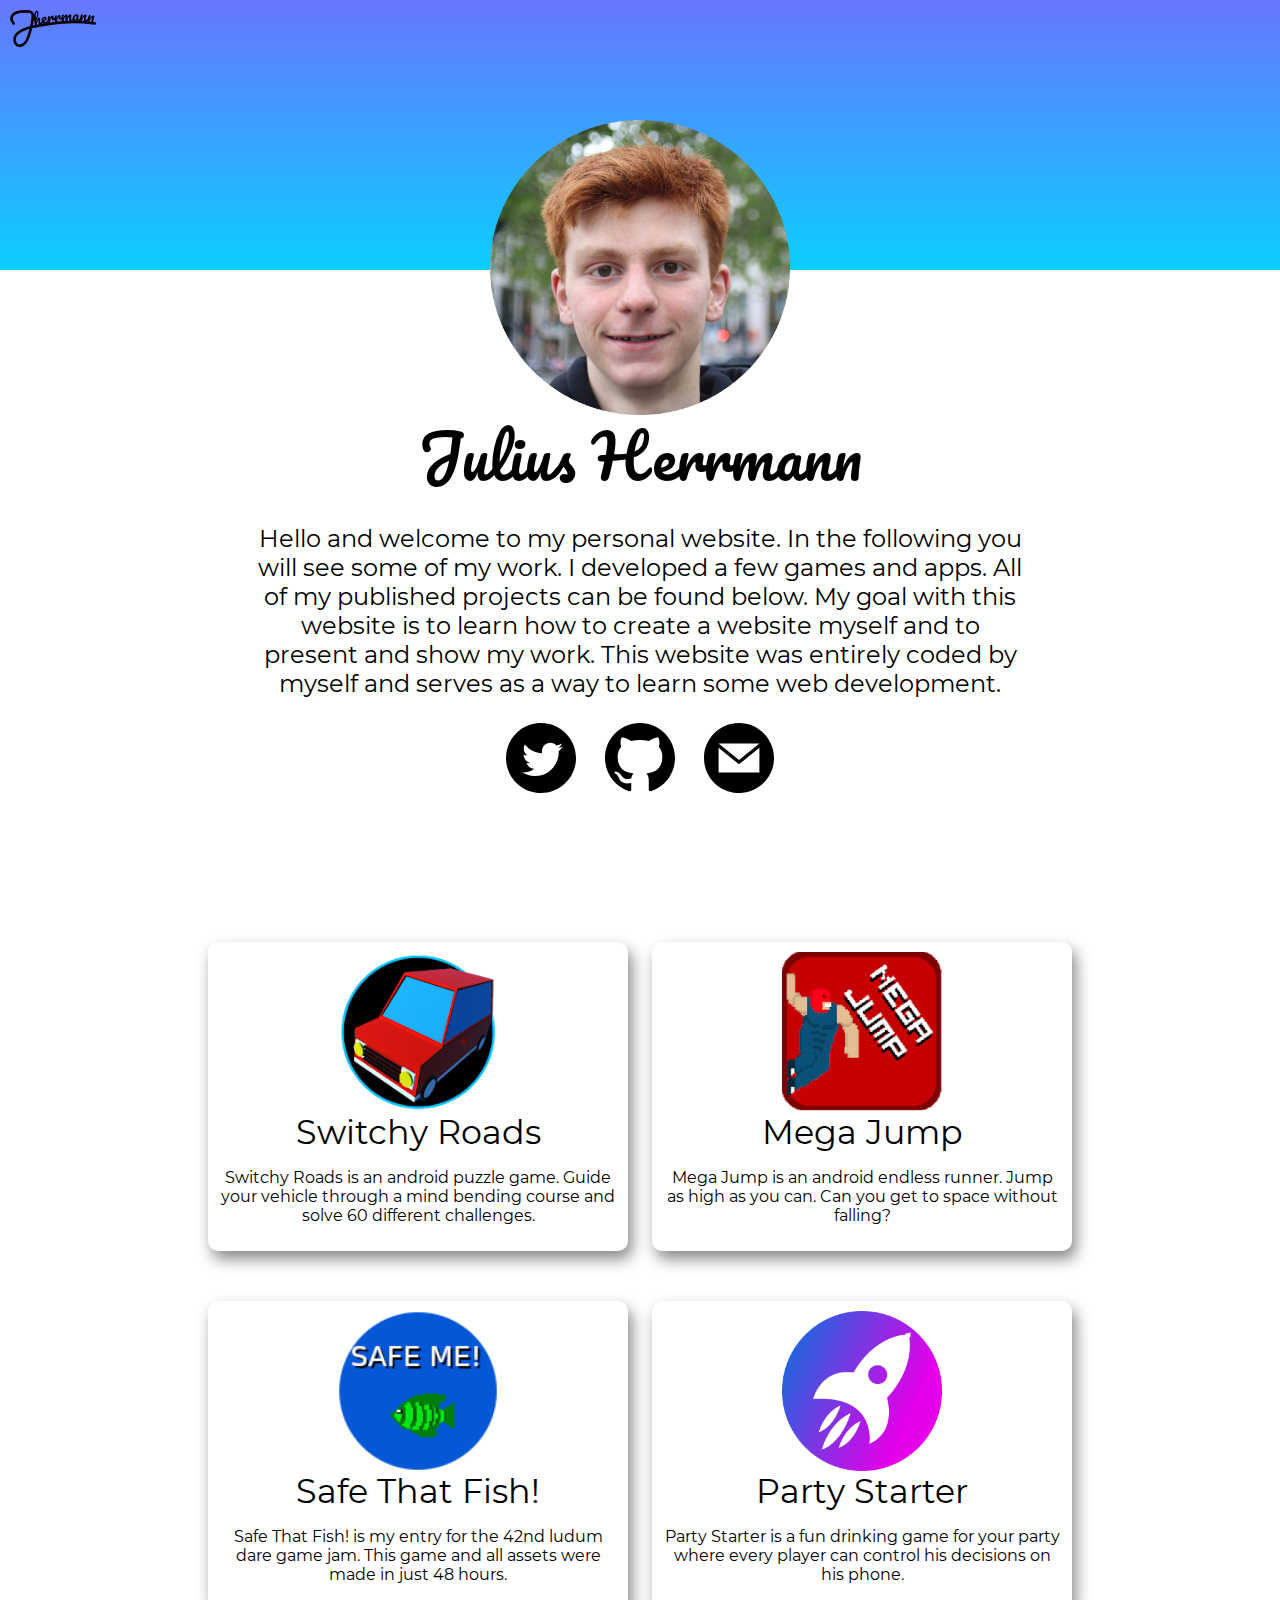
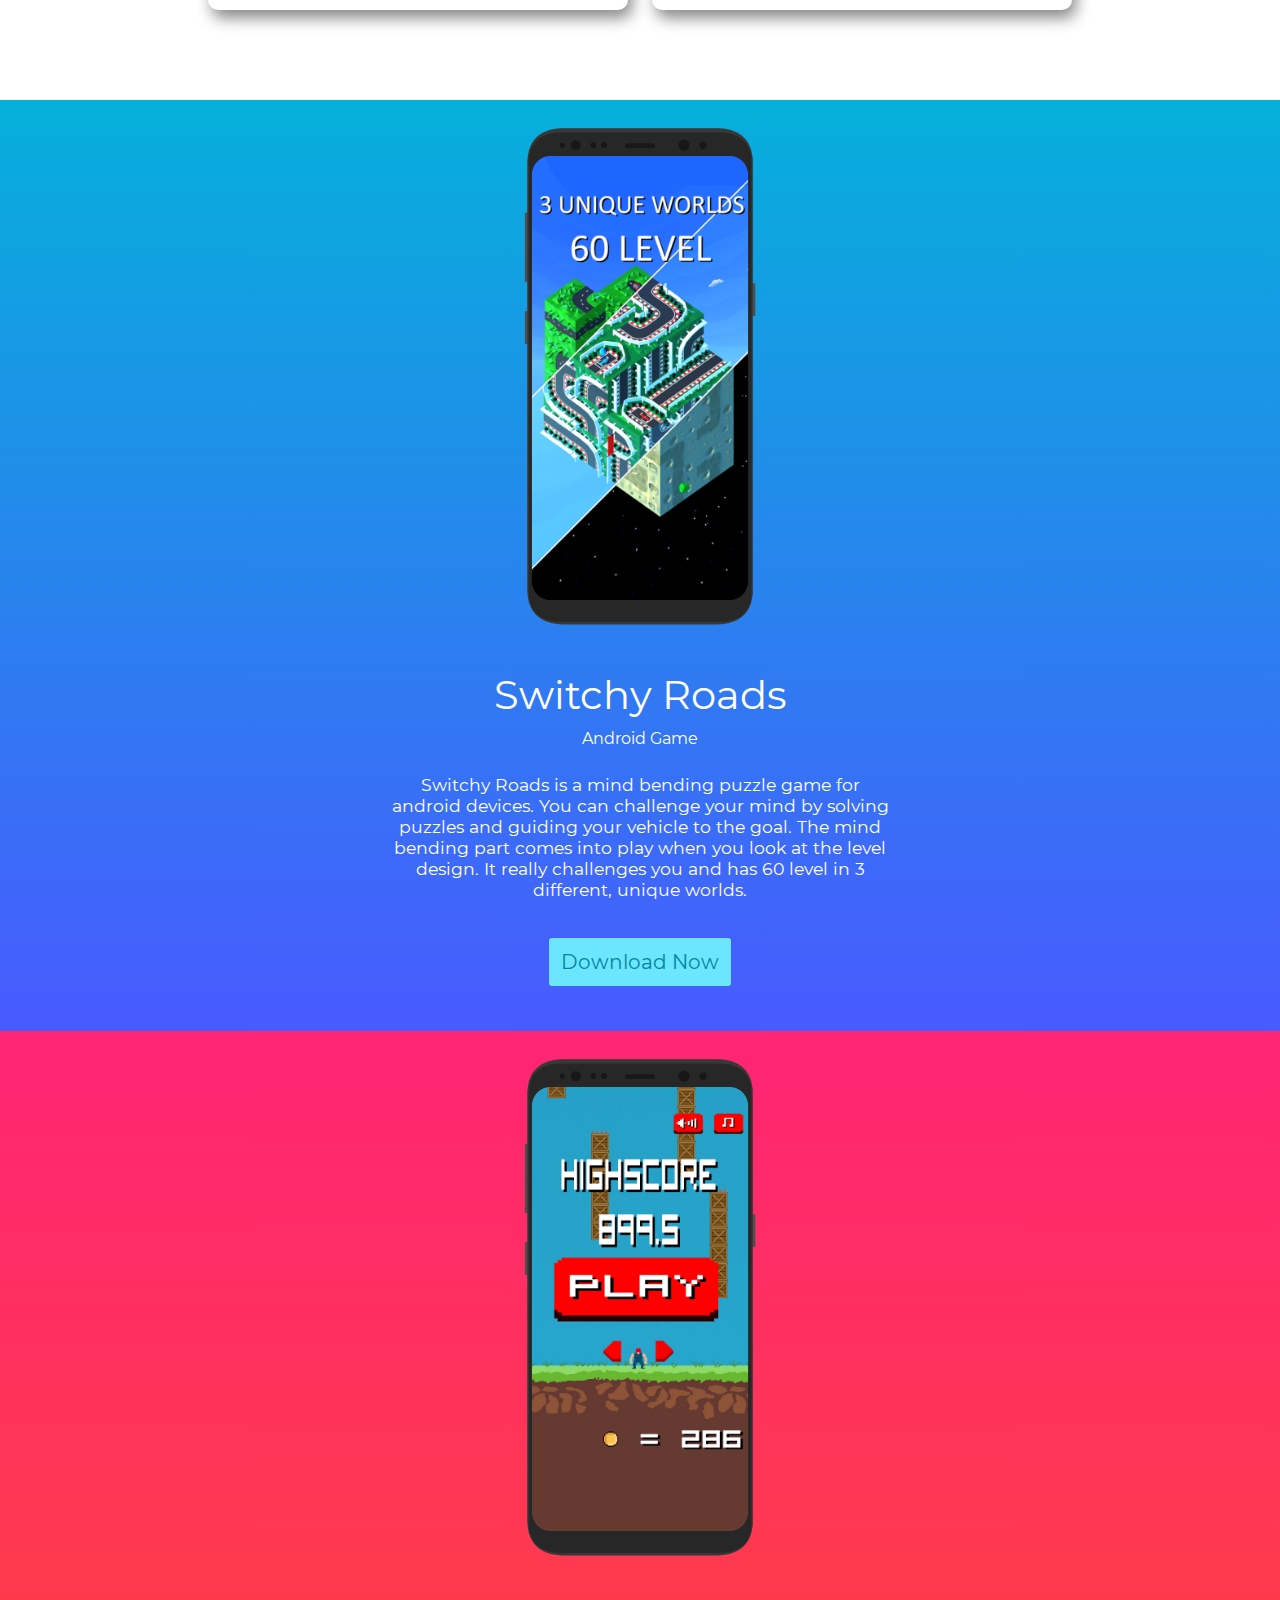
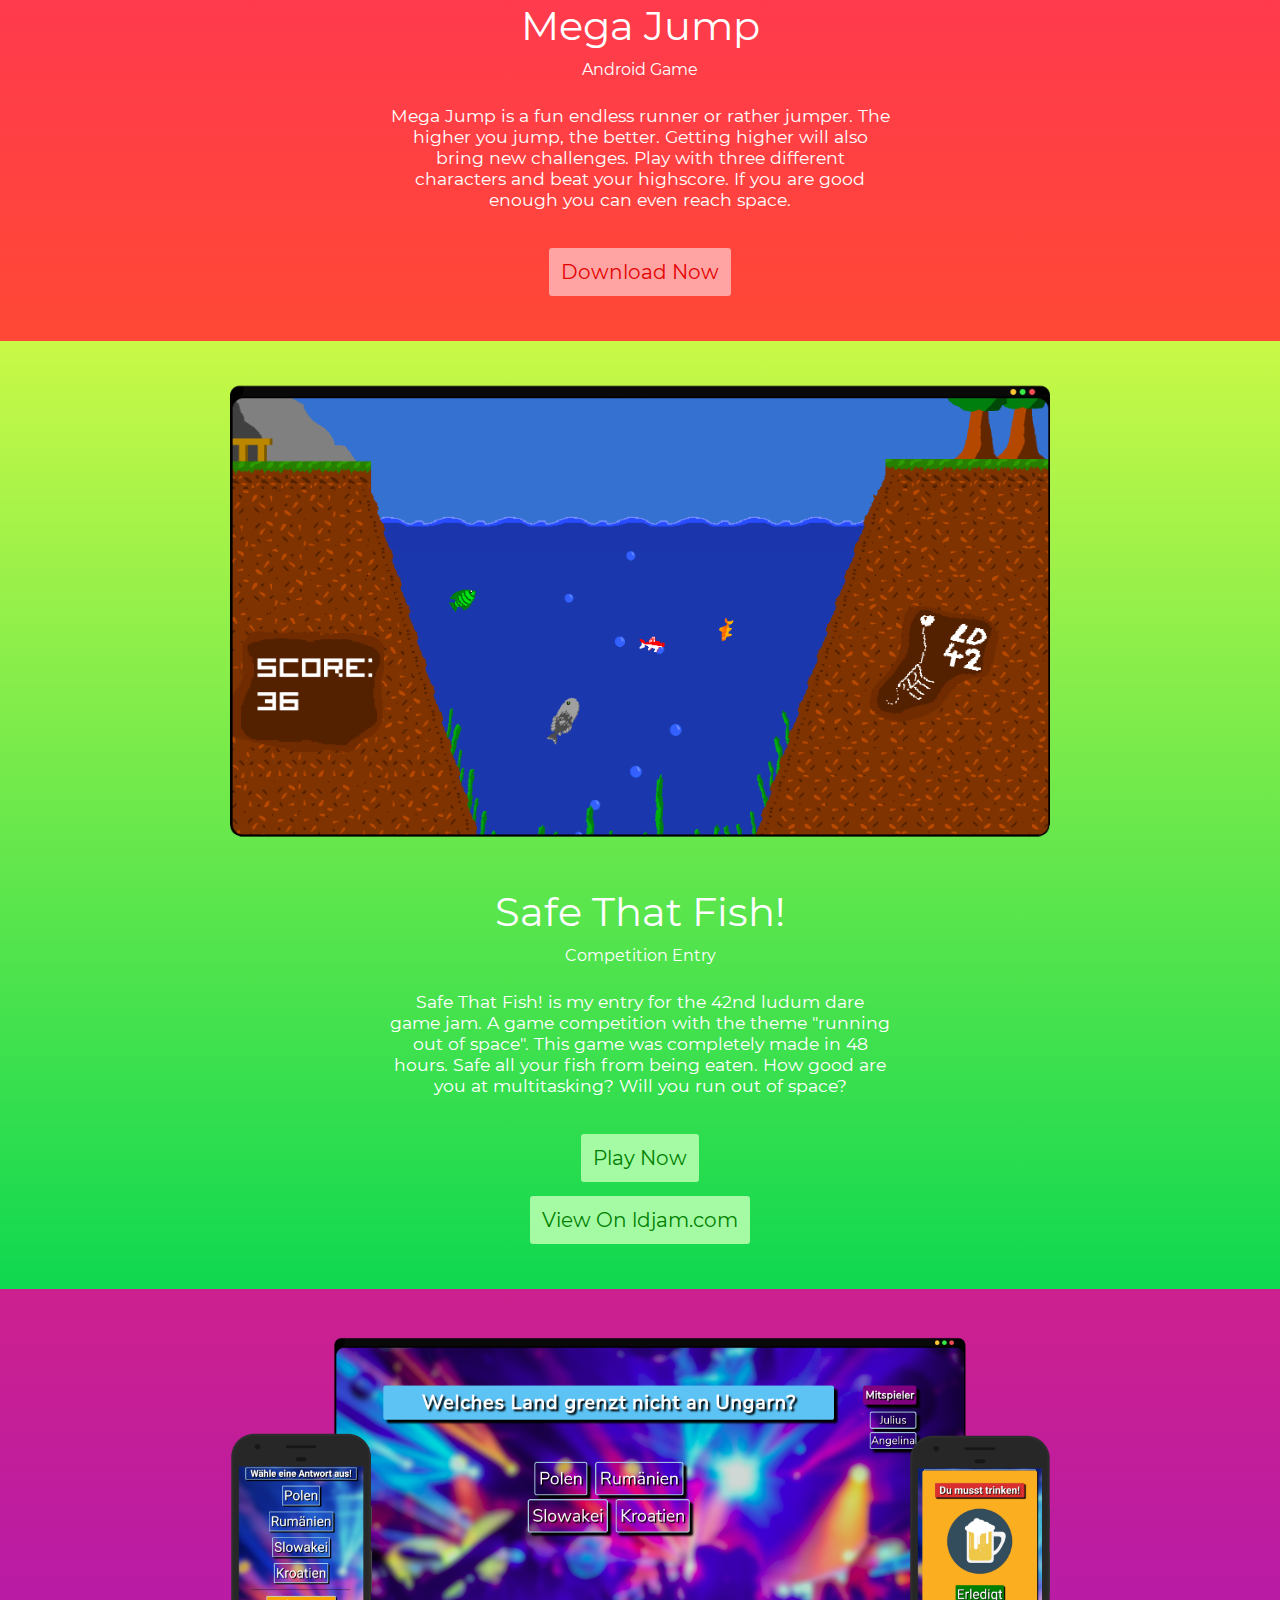
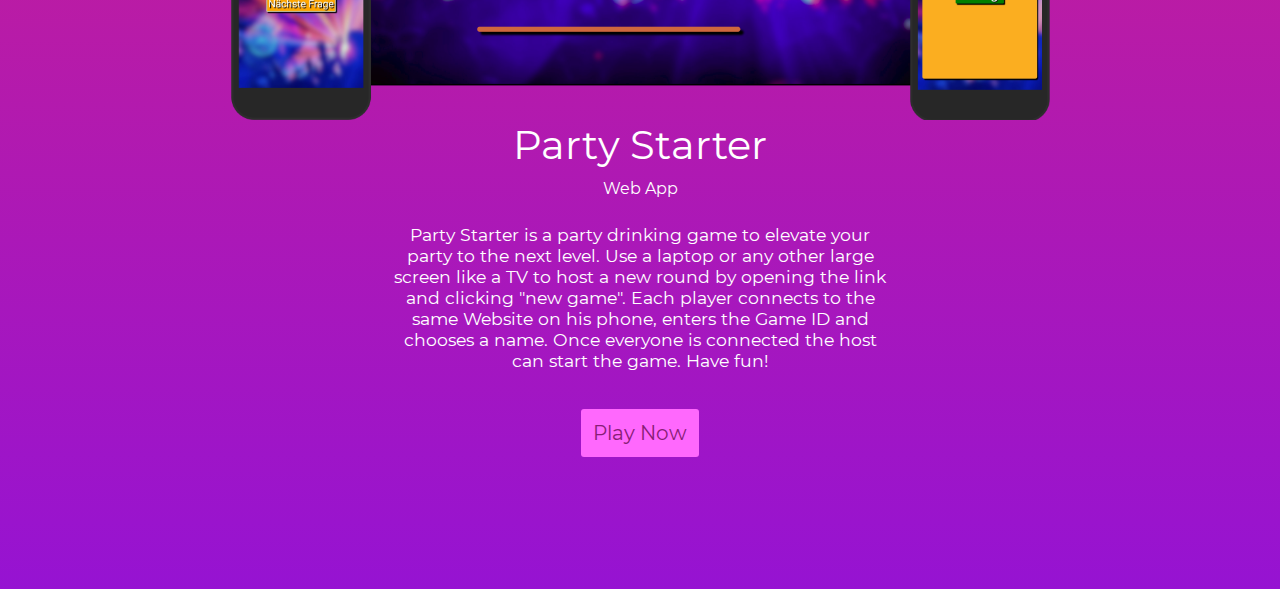
==== index.html @ 78c9002f "update html and css" ====
<!DOCTYPE html>
<html>
<head>
    <title>Julius Herrmann</title>
    <meta charset="UTF-8">
    <meta name="viewport" content="width=device-width, initial-scale=1.0">
    <link rel="stylesheet" type="text/css" href="indexPage.css">
    <link rel="shortcut icon" href="images/favicon.ico" type="image/x-icon">
    <link rel="icon" href="images/favicon.ico" type="image/x-icon">
</head>

<body>
        <a href="#planeContainer" id="scrollBtn" title="Go to top"><img id="imageScroll" src="images/arrowUp.svg"></a>
        <div style="position: absolute; left: 10px; top: 10px; z-index: 1000;">
            <img src="images/logo.svg">
        </div>
        <div id="planeContainer" xmlns="http://www.w3.org/2000/svg">
            <img id="plane" src="images/paper-plane.svg">
        </div>
        <div style="position: absolute; left: 50%; top: 30vh">
            <div style="position: relative; left: -50%; margin-top: -50%">
                <img class="profilePic" src="images/profilePicture.png">                
            </div>
        </div>
        <br/>
        <br/>
        <div class="textBlock">
            <div id="name">
                Julius Herrmann
                <div id="underline"></div>
            </div>
            <p1>Hello and welcome to my personal website. In the following you will see some of my work.
                I developed a few games and apps. All of my published projects can be found below.
                My goal with this website is to learn how to create a website myself and to present and
                show my work. This website was entirely coded by myself and serves as a way to learn some
                web development.
            </p1>
        </div>
        
        <div id="socialMediaContainer">
            <a title="Twitter" href="https://twitter.com/julius_herrmann" target="_blank" style="text-decoration: none">
                <svg id="twitter" xmlns="http://www.w3.org/2000/svg" class="socialMediaButton hoverAnimationWeak" viewBox="0 0 24 24"><path d="M12 0c-6.627 0-12 5.373-12 12s5.373 12 12 12 12-5.373 12-12-5.373-12-12-12zm6.066 9.645c.183 4.04-2.83 8.544-8.164 8.544-1.622 0-3.131-.476-4.402-1.291 1.524.18 3.045-.244 4.252-1.189-1.256-.023-2.317-.854-2.684-1.995.451.086.895.061 1.298-.049-1.381-.278-2.335-1.522-2.304-2.853.388.215.83.344 1.301.359-1.279-.855-1.641-2.544-.889-3.835 1.416 1.738 3.533 2.881 5.92 3.001-.419-1.796.944-3.527 2.799-3.527.825 0 1.572.349 2.096.907.654-.128 1.27-.368 1.824-.697-.215.671-.67 1.233-1.263 1.589.581-.07 1.135-.224 1.649-.453-.384.578-.87 1.084-1.433 1.489z"/></svg>
            </a>
            <a title="Github" href="https://github.com/JuliusHerrmann" target="_blank" style="text-decoration: none">
                <svg id="github" xmlns="http://www.w3.org/2000/svg" class="socialMediaButton hoverAnimationWeak" viewBox="0 0 24 24"><path d="M12 0c-6.626 0-12 5.373-12 12 0 5.302 3.438 9.8 8.207 11.387.599.111.793-.261.793-.577v-2.234c-3.338.726-4.033-1.416-4.033-1.416-.546-1.387-1.333-1.756-1.333-1.756-1.089-.745.083-.729.083-.729 1.205.084 1.839 1.237 1.839 1.237 1.07 1.834 2.807 1.304 3.492.997.107-.775.418-1.305.762-1.604-2.665-.305-5.467-1.334-5.467-5.931 0-1.311.469-2.381 1.236-3.221-.124-.303-.535-1.524.117-3.176 0 0 1.008-.322 3.301 1.23.957-.266 1.983-.399 3.003-.404 1.02.005 2.047.138 3.006.404 2.291-1.552 3.297-1.23 3.297-1.23.653 1.653.242 2.874.118 3.176.77.84 1.235 1.911 1.235 3.221 0 4.609-2.807 5.624-5.479 5.921.43.372.823 1.102.823 2.222v3.293c0 .319.192.694.801.576 4.765-1.589 8.199-6.086 8.199-11.386 0-6.627-5.373-12-12-12z"/></svg>
            </a>
            <a title="E-Mail" href="mailto:herrmann.julius@pm.me" target="_blank" style="text-decoration: none">
                <svg id="email" xmlns="http://www.w3.org/2000/svg" class="socialMediaButton hoverAnimationWeak" viewBox="0 0 24 24"><path d="M12 .02c-6.627 0-12 5.373-12 12s5.373 12 12 12 12-5.373 12-12-5.373-12-12-12zm6.99 6.98l-6.99 5.666-6.991-5.666h13.981zm.01 10h-14v-8.505l7 5.673 7-5.672v8.504z"/></svg>
            </a>
        </div>

        <div class="appBoxes">
            <a id="appBox" href="#sectionSwitchyRoads">
                <img class="appIcon" src="images/switchyRoadsLogo.png">
                <p class="appTitle">Switchy Roads</p>
                <p>Switchy Roads is an android puzzle game. Guide your vehicle through a mind bending course and solve 60 different challenges.</p>
            </a>
            <a id="appBox" href="#sectionMegaJump">
                <img class="appIcon" src="images/megaJumpIcon.png">
                <p class="appTitle">Mega Jump</p>
                <p>Mega Jump is an android endless runner. Jump as high as you can. Can you get to space without falling?</p>
            </a>
            <a id="appBox" href="#sectionSafeThatFish">
                <img class="appIcon" src="images/SafeThatFishIcon.png">
                <p class="appTitle">Safe That Fish!</p>
                <p>Safe That Fish! is my entry for the 42nd ludum dare game jam. This game and all assets were made in just 48 hours.</p>
            </a>
            <a id="appBox" href="#sectionPartyStarter">
                <img class="appIcon" src="images/partyStarterIcon.png">
                <p class="appTitle">Party Starter</p>
                <p>Party Starter is a fun drinking game for your party where every player can control his decisions on his phone.</p>
            </a>
        </div>

        <div id="sectionSwitchyRoads" class="projectShowcase">
            <div id="phoneScreen">
                <img id="screen1" src="images/screenSwitchyRoads1.jpg">
                <img id="screen2" src="images/screenSwitchyRoads2.jpg">
                <img id="screen3" src="images/screenSwitchyRoads3.png">
                <img id="phoneEmpty" src="images/phone_empty.png">
            </div>
            <h class="showcaseTitle">Switchy Roads</h>
            <p class="showcaseCategory">Android Game</p>
            <p class="showcaseDescription">Switchy Roads is a mind bending puzzle game for android devices. You can challenge your mind by solving puzzles and
                guiding your vehicle to the goal. The mind bending part comes into play when you look at the level design. It really challenges you and has 60 level
                in 3 different, unique worlds.
            </p>
            <a id="linkSwitchyRoads" class="showcaseButtonLink" href="https://play.google.com/store/apps/details?id=com.JukeGames.SwitchyRoads" target="_blank">
                <btn id="buttonSwitchyRoads" class="showcaseButton">Download Now</btn>
            </a>
            <br/><br/><br/>
        </div>
        <div id="sectionMegaJump" class="projectShowcase">
            <div id="phoneScreen">
                <img id="screen1" src="images/screenMegaJump1.jpg">
                <img id="screen2" src="images/screenMegaJump2.jpg">
                <img id="screen3" src="images/screenMegaJump3.jpg">
                <img id="phoneEmpty" src="images/phone_empty.png">
            </div>
            <h class="showcaseTitle">Mega Jump</h>
            <p class="showcaseCategory">Android Game</p>
            <p class="showcaseDescription">Mega Jump is a fun endless runner or rather jumper. The higher you jump, the better. Getting higher will also bring new
                challenges. Play with three different characters and beat your highscore. If you are good enough you can even reach space.
            </p>
            <a id="linkMegaJump" class="showcaseButtonLink" href="https://play.google.com/store/apps/details?id=com.JukeGames.MegaJump" target="_blank">
                <btn id="buttonMegaJump" class="showcaseButton">Download Now</btn>
            </a>
            <br/><br/><br/>
        </div>
        <div id="sectionSafeThatFish" class="projectShowcase">
            <img class="windowScreen" src="images/SafeThatFishScreen.png">
            <h class="showcaseTitle">Safe That Fish!</h>
            <p class="showcaseCategory">Competition Entry</p>
            <p class="showcaseDescription">Safe That Fish! is my entry for the 42nd ludum dare game jam. A game competition with the theme "running out of space". This game
                was completely made in 48 hours. Safe all your fish from being eaten. How good are you at multitasking? Will you run out of space?
            </p>
            <a id="linkSafeThatFish" class="showcaseButtonLink" href="https://jukegames.itch.io/safe-that-fish" target="_blank">
                <btn id="buttonSafeThatFish" class="showcaseButton">Play Now</btn>
            </a>
            <br/>
            <br/>
            <a id="linkSafeThatFish" class="showcaseButtonLink" href="https://ldjam.com/events/ludum-dare/42/save-that-fish" target="_blank">
                <btn id="buttonSafeThatFish" class="showcaseButton">View On ldjam.com</btn>
            </a>
            <br/><br/><br/>
        </div>
        <div id="sectionPartyStarter" class="projectShowcase">
            <img class="windowScreen" src="images/PartyStarterScreen.png">
            <h class="showcaseTitle">Party Starter</h>
            <p class="showcaseCategory">Web App</p>
            <p class="showcaseDescription">Party Starter is a party drinking game to elevate your party to the next level. Use a laptop or any other large screen like a TV to host
                a new round by opening the link and clicking "new game". Each player connects to the same Website on his phone, enters the Game ID and chooses a name. Once everyone is
                connected the host can start the game. Have fun!
            </p>
            <a id="linkPartyStarter" class="showcaseButtonLink" href="https://partystartergame.herokuapp.com/" target="_blank">
                <btn id="buttonPartyStarter" class="showcaseButton">Play Now</btn>
            </a>
            <br/><br/><br/>
        </div>

    <script src="res/TimelineMax.min.js"></script>
    <script src="res/BezierPlugin.min.js"></script>
    <script src="res/TweenMax.min.js"></script>
    <script src="scrollToTop.js"></script>
    <script src="res/animatePlane.js"></script>
    <script src="res/jquery.min.js"></script>
    <script>
    $(document).ready(function(){
      // Add smooth scrolling to all links
      $("a").on('click', function(event) {
    
        // Make sure this.hash has a value before overriding default behavior
        if (this.hash !== "") {
          // Prevent default anchor click behavior
          event.preventDefault();
    
          // Store hash
          var hash = this.hash;
    
          // Using jQuery's animate() method to add smooth page scroll
          // The optional number (800) specifies the number of milliseconds it takes to scroll to the specified area
          $('html, body').animate({
            scrollTop: $(hash).offset().top
          }, 800, function(){
    
            // Add hash (#) to URL when done scrolling (default click behavior)
            window.location.hash = hash;
          });
        } // End if
      });
    });
    </script> 
</body>
</html>
---- indexPage.css ----
/*body{
    margin: 0;
    font-style: normal;
    font-weight: 400;
    font-family: 'Noto Sans', sans-serif;
}*/

@font-face {
    font-family: 'Montserrat'; /*a name to be used later*/
    src: url('res/Montserrat-Regular.ttf'); /*URL to font*/
    font-display: auto;
}

@font-face {
    font-family: 'Pacifico'; /*a name to be used later*/
    src: url('res/Pacifico-Regular.ttf'); /*URL to font*/
    font-display: auto;
}


*:focus {
    outline: 0 !important;
}


html{
    overflow-x: hidden;
    scrollbar-width: thin;
    scrollbar-color: black;
}

body{
    margin: 0;
    font-family: 'Montserrat', sans-serif;
    font-weight: 400;
    overflow-x: hidden !important;
}

.hoverAnimation{
    transition: transform 0.3s;
    -webkit-transition: transform 0.3s;
}

.hoverAnimation:hover{
    transform: translate(0,-20px);
}

.hoverAnimationWeak{
    transition: transform 0.3s,
                fill 0.3s;
    -webkit-transition: transform 0.3s,
                        fill 0.3s;
}

.hoverAnimationWeak:hover{
    transform: translate(0,-10px);
}

#scrollBtn {
    opacity: 0;
    position: fixed; /* Fixed/sticky position */
    bottom: 15px; /* Place the button at the bottom of the page */
    right: 20px; /* Place the button 30px from the right */
    z-index: 99; /* Make sure it does not overlap */
    border: none; /* Remove borders */
    outline: none; /* Remove outline */
    cursor: pointer; /* Add a mouse pointer on hover */
    transition: opacity 0.5s;
}

#imageScroll{
    height: 5vh;
    width: 5vh;
    border-radius: 25%;
    background-color: black;
    opacity: 0.5;
}

#planeContainer{
    background-image: linear-gradient(to top, #0bceff 0%, #6776ff 100%);
    height: 30vh;
    width: 100vw;
    position: relative;
    overflow: hidden;
}

#plane{
    max-height: 50px;
    height: 10%;
    position: absolute;
    top: 30%;
    left: -17%;
}

.topBarImage {
    position: absolute;
    width: 100%;
    padding: 0px;
    margin: 0;
    border: 0;
}

.profilePic{
    position: relative;
    display: block;
    margin: auto;
    width: 35vw;

    max-width: 300px;
}

#name{
    font-family: 'Pacifico', cursive;
    color: black;
    font-size: 60px;
    text-align: center;
    line-height: 80px;
    padding-top: 9%;
    padding-bottom: 3%;
}

#underline{
    margin: 0 auto;
    margin-left: 21%;
    height: 5px;
    width: 0%;
    background-image: linear-gradient(to right, #5ee7df 0%, #0099ff 100%);
    transition: width 0.45s;
}

#name:hover div {
    width: 58.7%;
}

.textBlock { 
    text-align: center;
    max-width: 770px;
    margin: auto;
    padding-left: 5%;
    padding-right: 5%;
    padding-top: 3%;
    font-size: 18pt;
}

div svg{
    fill: black;
}

#socialMediaContainer{
    display: block;
    text-align: center;
    padding: 1%;
}

.socialMediaButton{
    width: 70px;
    height: 70px;
    margin: 1%;
}

#twitter:hover{
    fill: #1da1f2;   
}

#github:hover{
    fill: gray;   
}

#email:hover{
    fill: #ff4835;   
}

.appBoxes{
    max-width: 1350px;
    display: block;
    margin: auto;
    overflow: visible;
    margin-top: 80px;
    margin-bottom: 80px;
    text-align: center;
}

.appIcon{
    width: 40%;
    display: block;
    margin-left: auto;
    margin-right: auto;
}

.appTitle{
    font-size: 25pt;
    text-align: center;
    margin: 0;
}

#appBox{
    font-weight: 500;
    max-width: 400px;
    display: inline-block;
    margin: auto;
    margin: 10px;
    margin-top: 40px;
    padding: 10px;
    box-shadow: 4px 8px 15px #888888;
    border-radius: 10px;
    text-decoration: none;
    color: black;
    background-color: white;
    transition: transform 0.3s,
                box-shadow 0.3s;
    -webkit-transition: transform 0.3s,
                        box-shadow 0.3s;
}

#appBox:hover{
    transform: translate(0,-20px);
    box-shadow: 5px 15px 25px #888888;
}

#background{
    position: absolute;
    display: block;
    margin: auto;
    padding-top: 100px;
    z-index: -1;
}

.projectShowcase{
    text-align: center;
    overflow: hidden;
    min-height: 100vh;
}

.phoneImage{
    max-width: 320px;
    display: block;
    margin: auto;
    z-index: 1000;
}

#phoneScreen{
    height: 520px;
    margin-top: 50px;
}

#phoneEmpty{
    position: absolute;
    max-width: 320px;
    margin-left: -270px;
    margin-top: -60px;
}

#screen1{
    width: 220px;
    position: relative;
}

#screen2{
    width: 220px;
    position: absolute;
    margin-left: -220px;
    animation-name: fade;
    animation-timing-function: ease-in-out;
    animation-iteration-count: infinite;
    animation-duration: 9s;
    animation-delay: 0s;
}
#screen3{
    width: 220px;
    position: absolute;
    margin-left: -220px;
    animation-name: fade;
    animation-timing-function: ease-in-out;
    animation-iteration-count: infinite;
    animation-duration: 9s;
    animation-delay: 3s;
}

@keyframes fade {
0% {
    opacity:1;
    }
    28% {
    opacity:1;
    }
    33% {
    opacity:0;
    }
    94% {
    opacity:0;
    }
    100% {
    opacity:1;
    }
}

.showcaseTitle{
    font-size: 30pt;
}

.showcaseCategory{
    font-weight: 500;
    margin-top: 10px;
    padding-bottom: 30px;
}

.showcaseDescription{
    font-weight: 500;
    font-size: 13pt;
    max-width: 500px;
    margin: auto;
    padding-left: 5%;
    padding-right: 5%;
    margin-top: -20px;
    margin-bottom: 50px;
}

.showcaseButtonLink{
    text-decoration: none;
    display: block;
}

.showcaseButton{
    margin: auto;
    /*box-shadow: 5px 10px 18px #000000;*/
    padding: 12px;
    border-radius: 3px;
    font-size: 15pt;
}

#sectionSwitchyRoads{
    background-image: linear-gradient(to bottom, #05b0db 0%, #495aff 100%);
    margin-top: 50px;
    color: white;
}

#linkSwitchyRoads{
    color: #0086a3;
}

#buttonSwitchyRoads{
    background-color: #6CE5FF;
}

#sectionMegaJump{
    background-image: linear-gradient(to top, #ff4835 0%, #ff2475 100%);
    color: white;
}


#linkMegaJump{
    color: #e40000;
}


#buttonMegaJump{
    background-color: #ffa3a3;
}

#sectionSafeThatFish{
    background-image: linear-gradient(to top, #0fd850 0%, #c9f947 100%);
    color: white;
}


#linkSafeThatFish{
    color: green;
}


#buttonSafeThatFish{
    background-color: #a4fba4;
}

#sectionPartyStarter{
    background-image: linear-gradient(to bottom, #cc208e 0%, #9613d2 100%);
    color: white;
}

#linkPartyStarter{
    color: #881e76;
}

#buttonPartyStarter{
    background-color: #ff68fd;
}

.windowScreen{
    max-width: 820px;
    width: 90%;
    display: block;
    margin: auto;
}
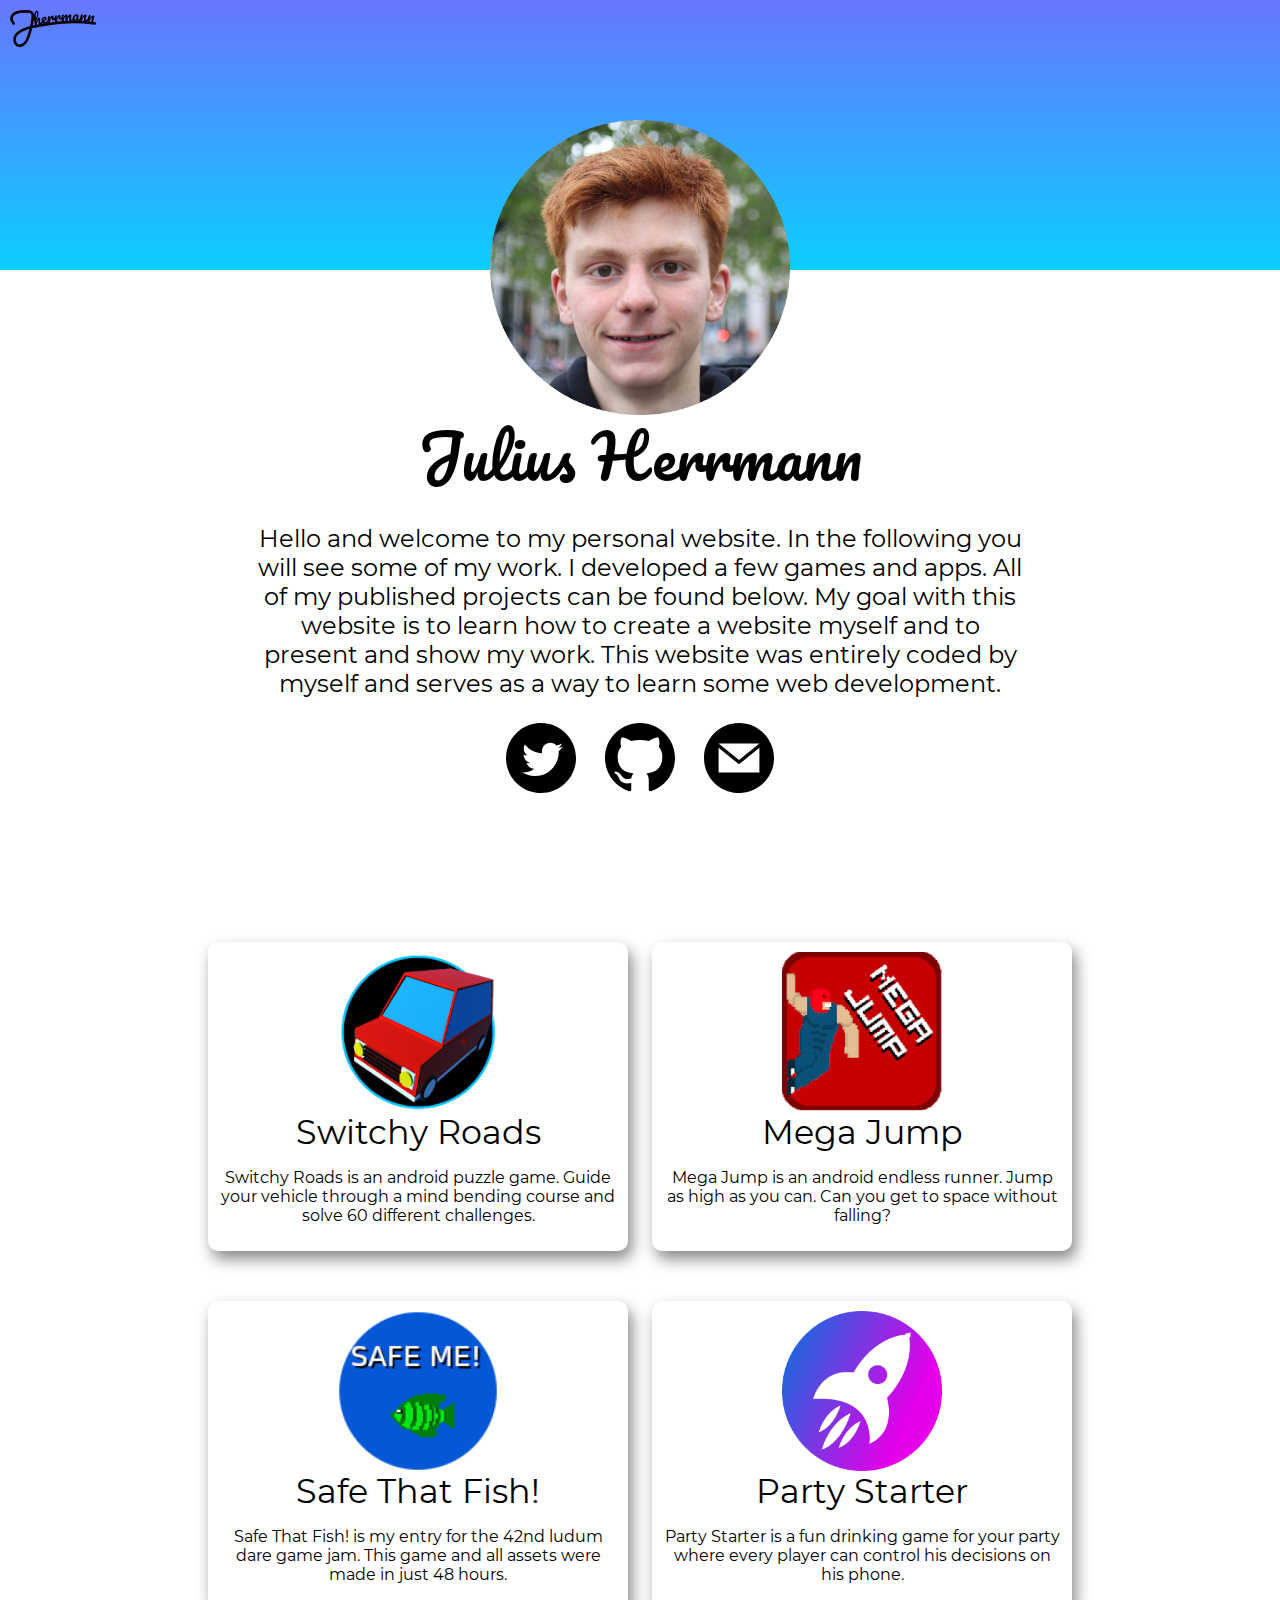
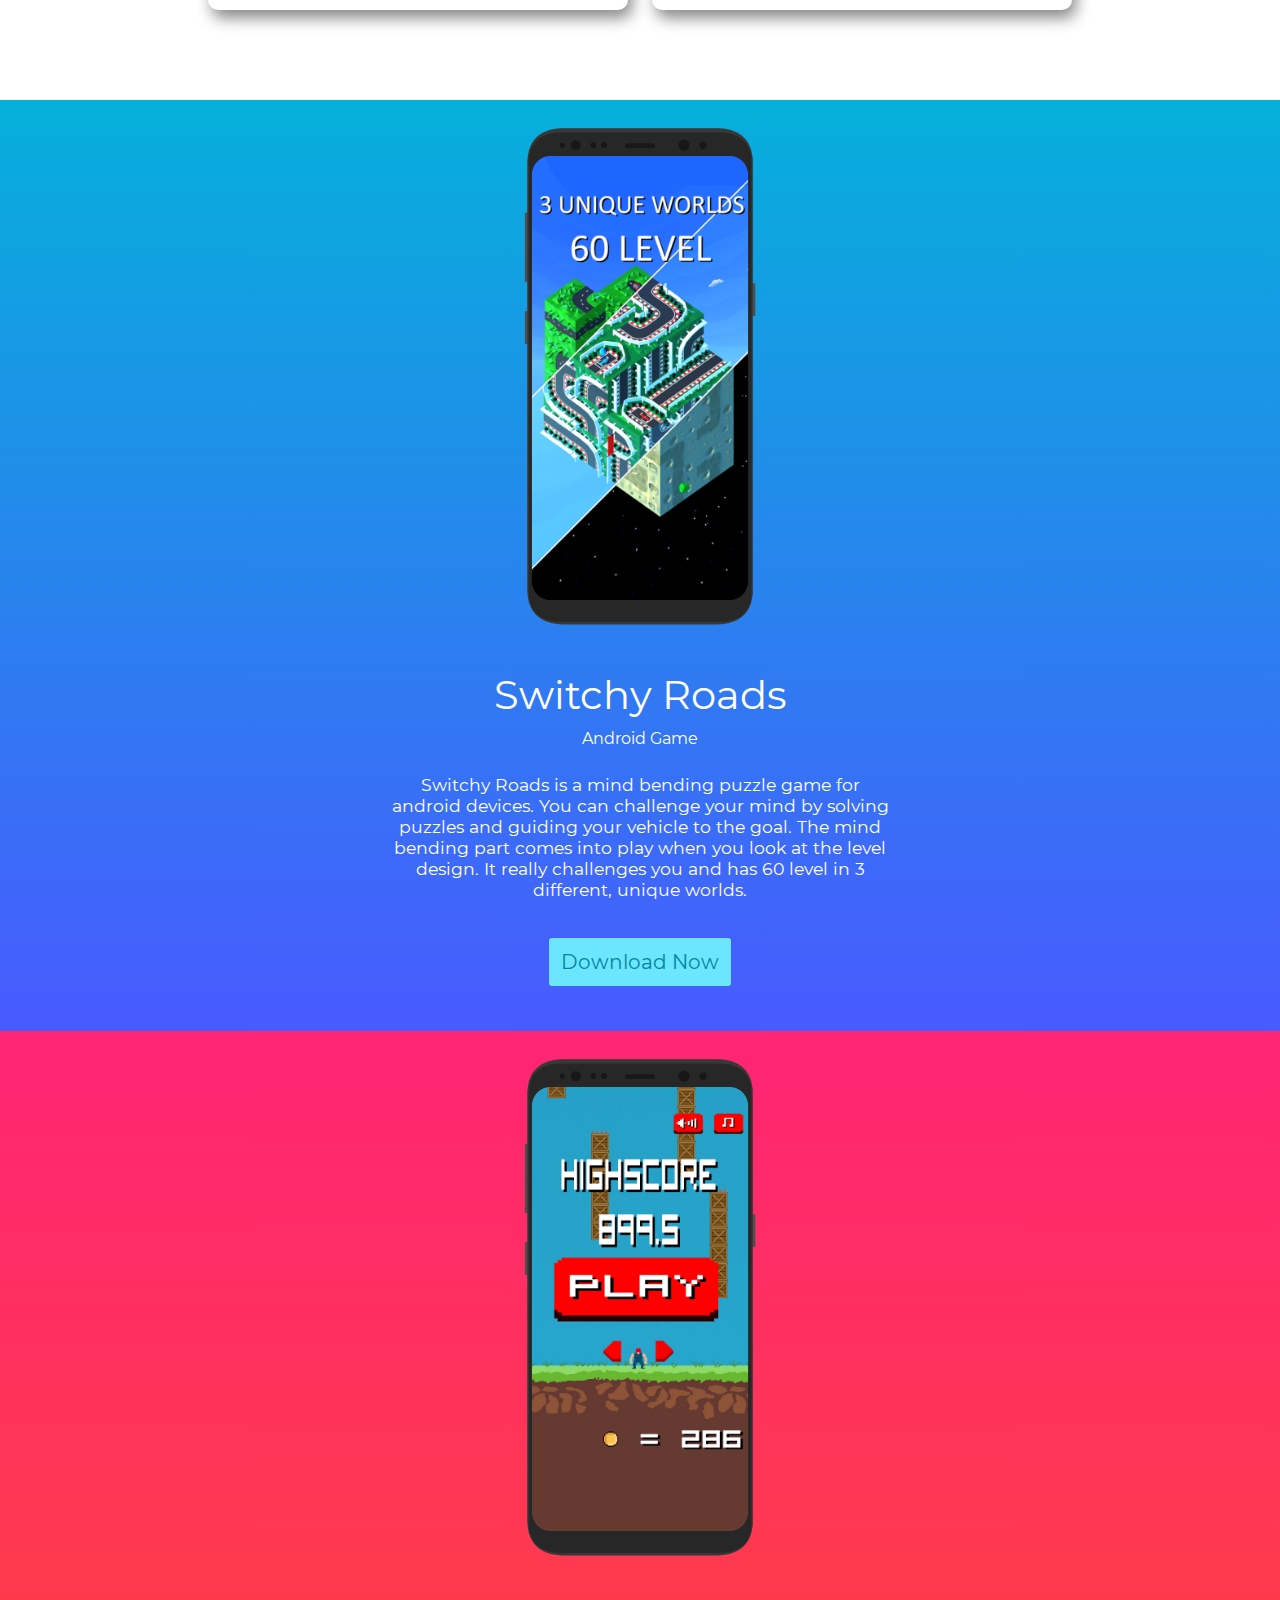
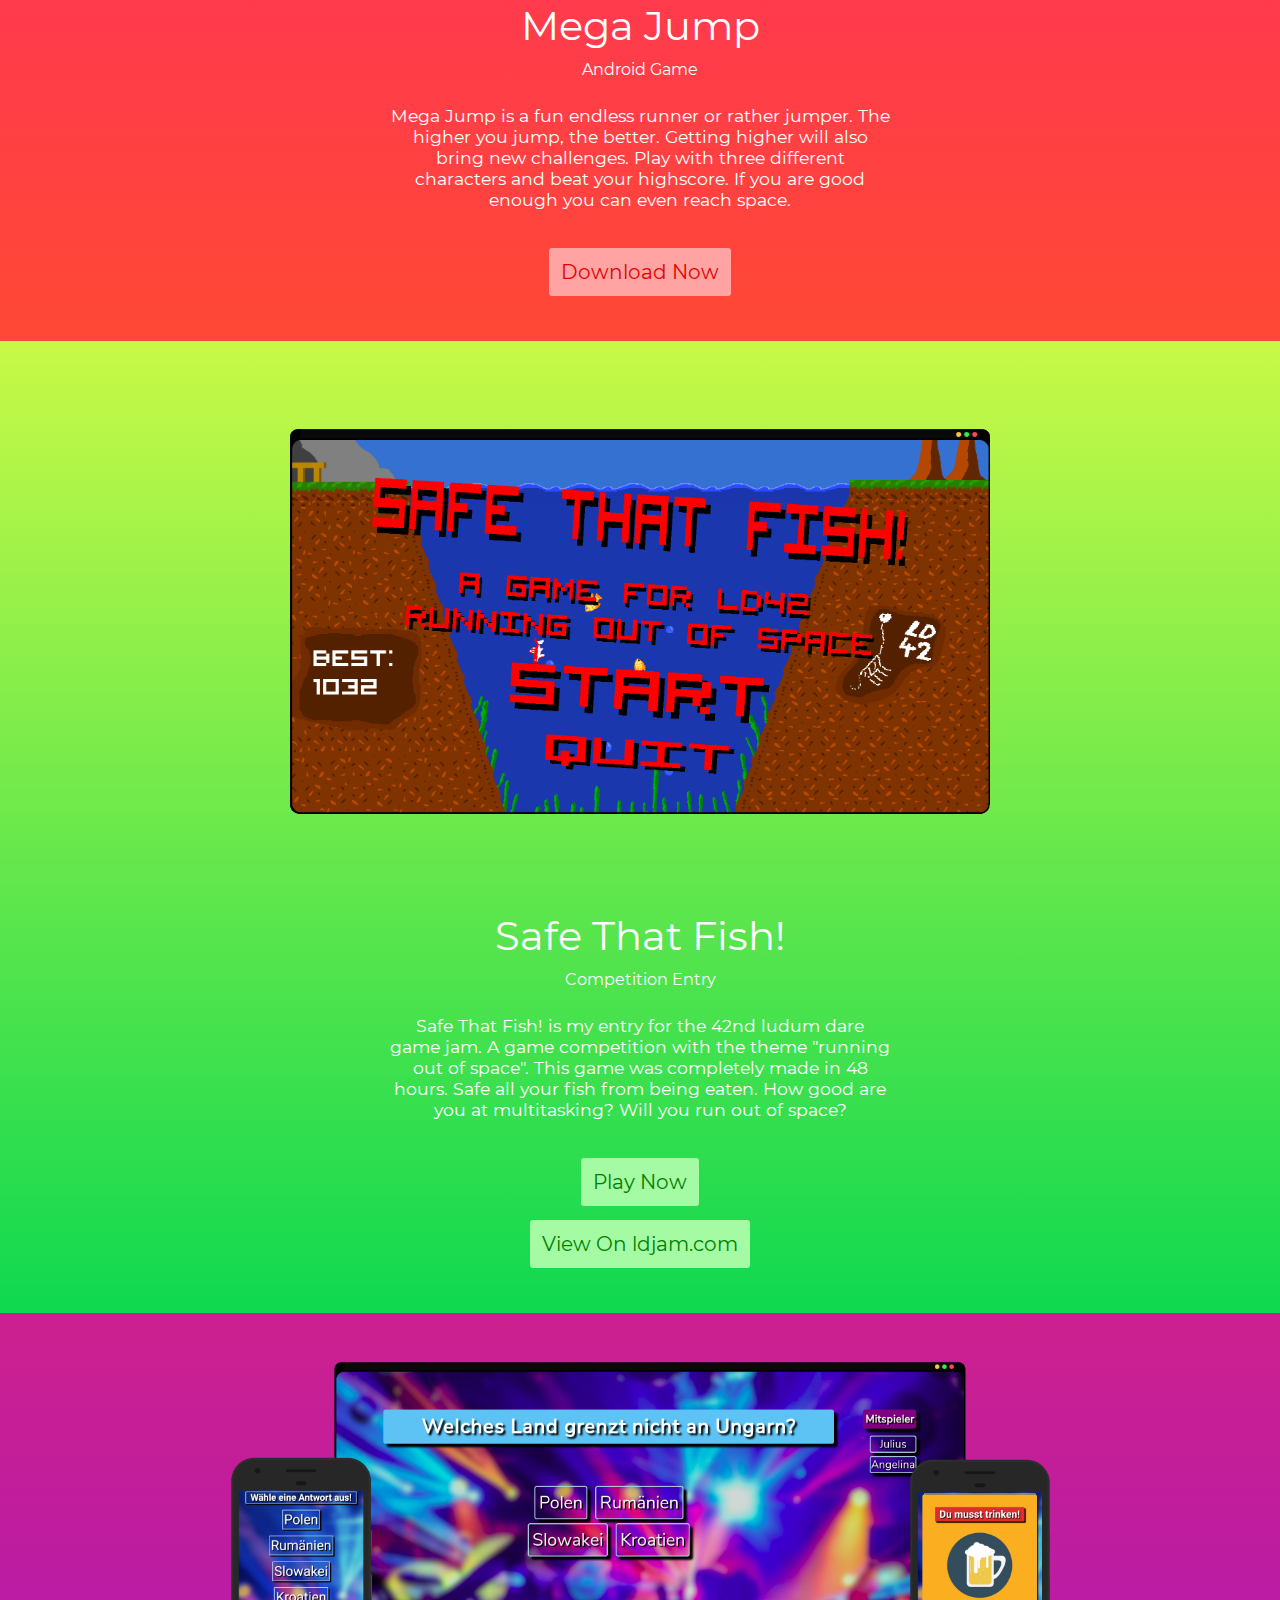
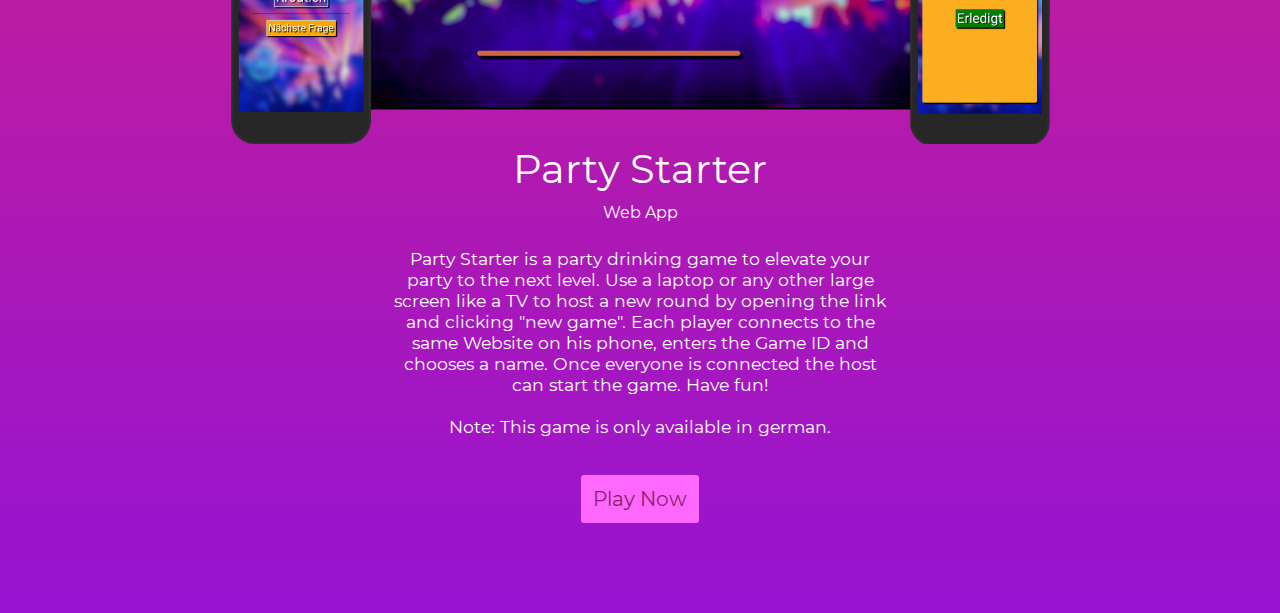
==== commit 9b7836ec: "stf fade added" ====
--- a/index.html
+++ b/index.html
@@ -73,10 +73,10 @@
         </div>
 
         <div id="sectionSwitchyRoads" class="projectShowcase">
-            <div id="phoneScreen">
-                <img id="screen1" src="images/screenSwitchyRoads1.jpg">
-                <img id="screen2" src="images/screenSwitchyRoads2.jpg">
-                <img id="screen3" src="images/screenSwitchyRoads3.png">
+            <div id="phoneScreenDiv">
+                <img class="screen1 phoneScreen" src="images/screenSwitchyRoads1.jpg">
+                <img class="screen2 phoneScreen" src="images/screenSwitchyRoads2.jpg">
+                <img class="screen3 phoneScreen" src="images/screenSwitchyRoads3.png">
                 <img id="phoneEmpty" src="images/phone_empty.png">
             </div>
             <h class="showcaseTitle">Switchy Roads</h>
@@ -91,10 +91,10 @@
             <br/><br/><br/>
         </div>
         <div id="sectionMegaJump" class="projectShowcase">
-            <div id="phoneScreen">
-                <img id="screen1" src="images/screenMegaJump1.jpg">
-                <img id="screen2" src="images/screenMegaJump2.jpg">
-                <img id="screen3" src="images/screenMegaJump3.jpg">
+            <div id="phoneScreenDiv">
+                <img class="screen1 phoneScreen"  src="images/screenMegaJump1.jpg">
+                <img class="screen2 phoneScreen"  src="images/screenMegaJump2.jpg">
+                <img class="screen3 phoneScreen"  src="images/screenMegaJump3.jpg">
                 <img id="phoneEmpty" src="images/phone_empty.png">
             </div>
             <h class="showcaseTitle">Mega Jump</h>
@@ -108,7 +108,11 @@
             <br/><br/><br/>
         </div>
         <div id="sectionSafeThatFish" class="projectShowcase">
-            <img class="windowScreen" src="images/SafeThatFishScreen.png">
+            <div id="computerScreenDiv">
+                <img class="screen1 computerScreen"  src="images/computerSTF1.png">
+                <img class="screen2 computerScreen"  src="images/computerSTF2.png">
+                <img class="screen3 computerScreen"  src="images/computerSTF3.png">
+            </div>
             <h class="showcaseTitle">Safe That Fish!</h>
             <p class="showcaseCategory">Competition Entry</p>
             <p class="showcaseDescription">Safe That Fish! is my entry for the 42nd ludum dare game jam. A game competition with the theme "running out of space". This game
@@ -131,6 +135,9 @@
             <p class="showcaseDescription">Party Starter is a party drinking game to elevate your party to the next level. Use a laptop or any other large screen like a TV to host
                 a new round by opening the link and clicking "new game". Each player connects to the same Website on his phone, enters the Game ID and chooses a name. Once everyone is
                 connected the host can start the game. Have fun!
+                <br/>
+                <br/>
+                Note: This game is only available in german.
             </p>
             <a id="linkPartyStarter" class="showcaseButtonLink" href="https://partystartergame.herokuapp.com/" target="_blank">
                 <btn id="buttonPartyStarter" class="showcaseButton">Play Now</btn>
--- a/indexPage.css
+++ b/indexPage.css
@@ -238,7 +238,12 @@
     z-index: 1000;
 }
 
-#phoneScreen{
+#phoneScreenDiv{
+    height: 520px;
+    margin-top: 50px;
+}
+
+#computerScreenDiv{
     height: 520px;
     margin-top: 50px;
 }
@@ -250,43 +255,39 @@
     margin-top: -60px;
 }
 
-#screen1{
-    width: 220px;
+.screen1{
+    margin-left: 0 !important;
     position: relative;
 }
 
-#screen2{
-    width: 220px;
-    position: absolute;
-    margin-left: -220px;
+.screen2{
+    position: absolute;
     animation-name: fade;
     animation-timing-function: ease-in-out;
     animation-iteration-count: infinite;
-    animation-duration: 9s;
+    animation-duration: 12s;
     animation-delay: 0s;
 }
-#screen3{
-    width: 220px;
-    position: absolute;
-    margin-left: -220px;
+.screen3{
+    position: absolute;
     animation-name: fade;
     animation-timing-function: ease-in-out;
     animation-iteration-count: infinite;
-    animation-duration: 9s;
-    animation-delay: 3s;
+    animation-duration: 12s;
+    animation-delay: 4s;
 }
 
 @keyframes fade {
-0% {
+    0% {
     opacity:1;
     }
-    28% {
+    29% {
     opacity:1;
     }
     33% {
     opacity:0;
     }
-    94% {
+    96% {
     opacity:0;
     }
     100% {
@@ -294,6 +295,25 @@
     }
 }
 
+.phoneScreen{
+    width: 220px;
+    margin-left: -220px;
+}
+
+.computerScreen{
+    width: 90%;
+    max-width: 700px;
+    margin: auto;
+    left: 0;
+    right: 0;
+}
+
+#computerWrapper{
+    max-width: 700px;
+    width: 90%;
+    margin: auto;
+}
+
 .showcaseTitle{
     font-size: 30pt;
 }
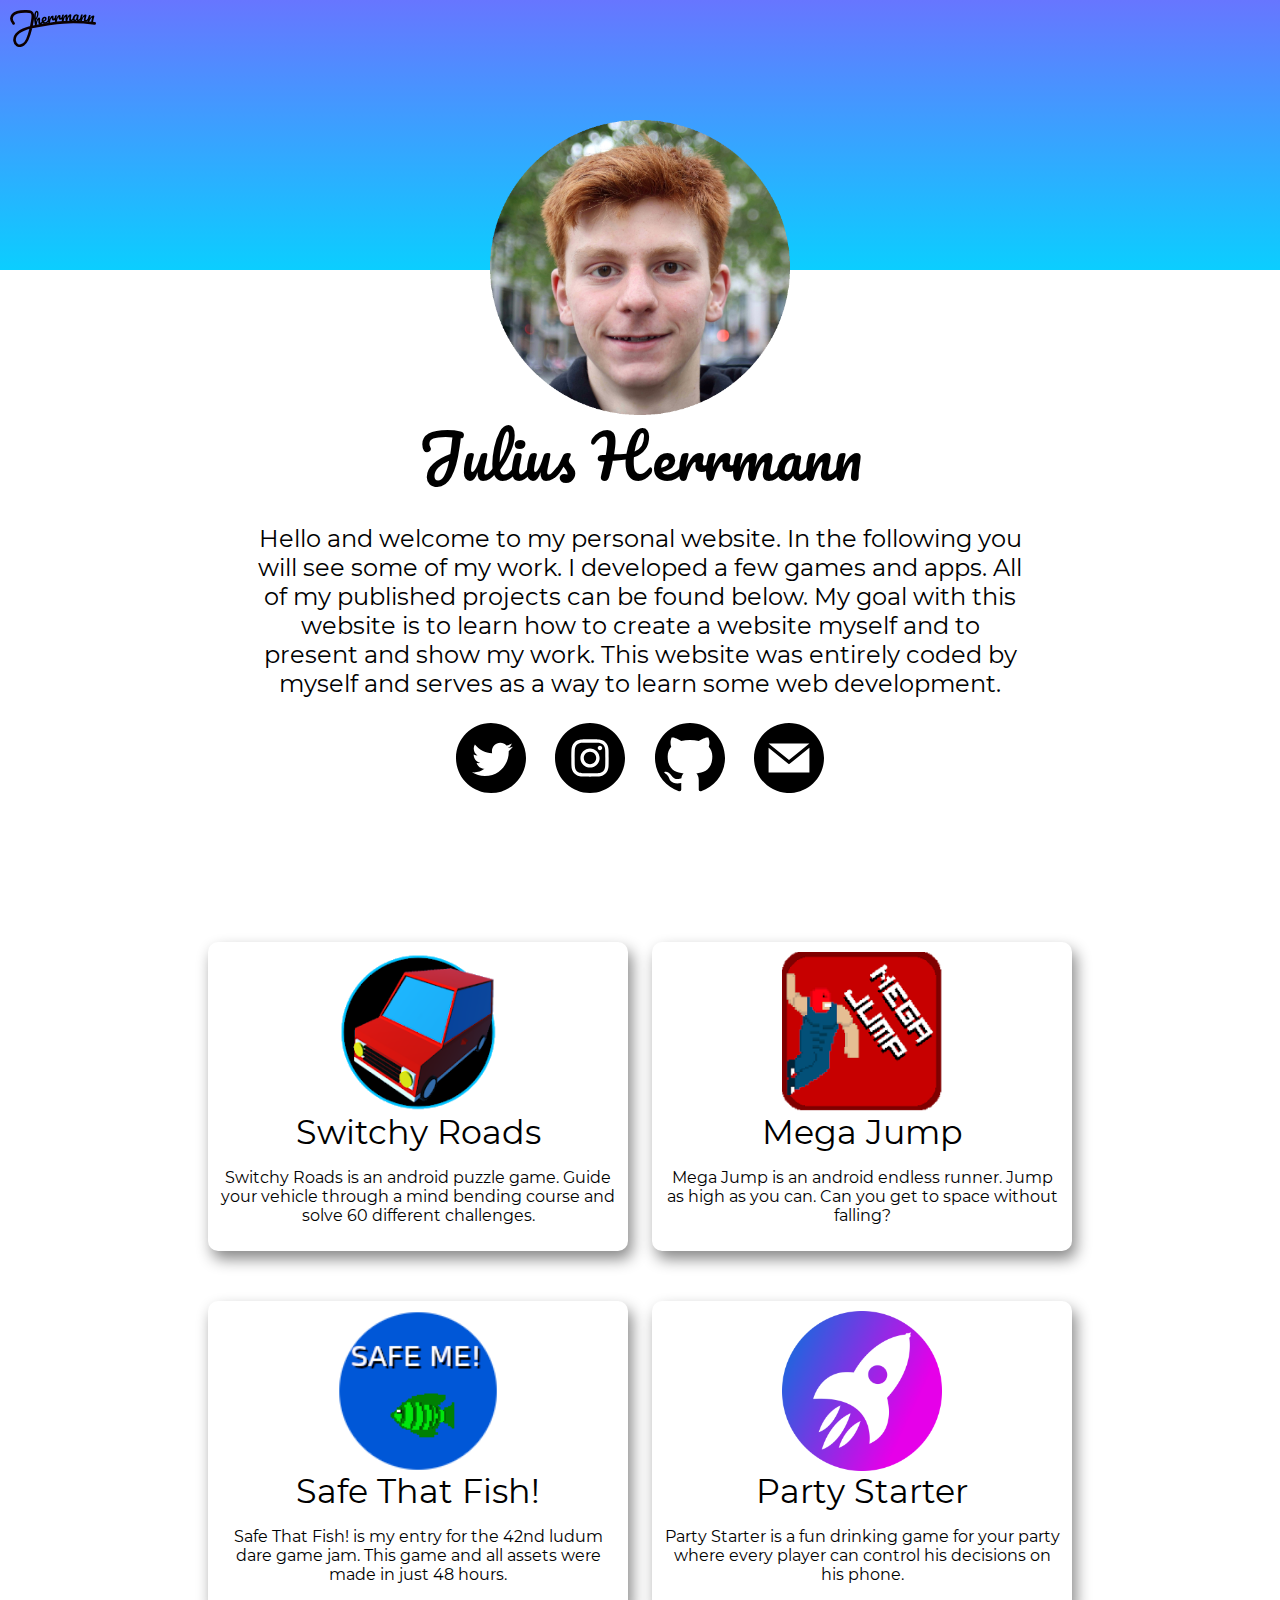
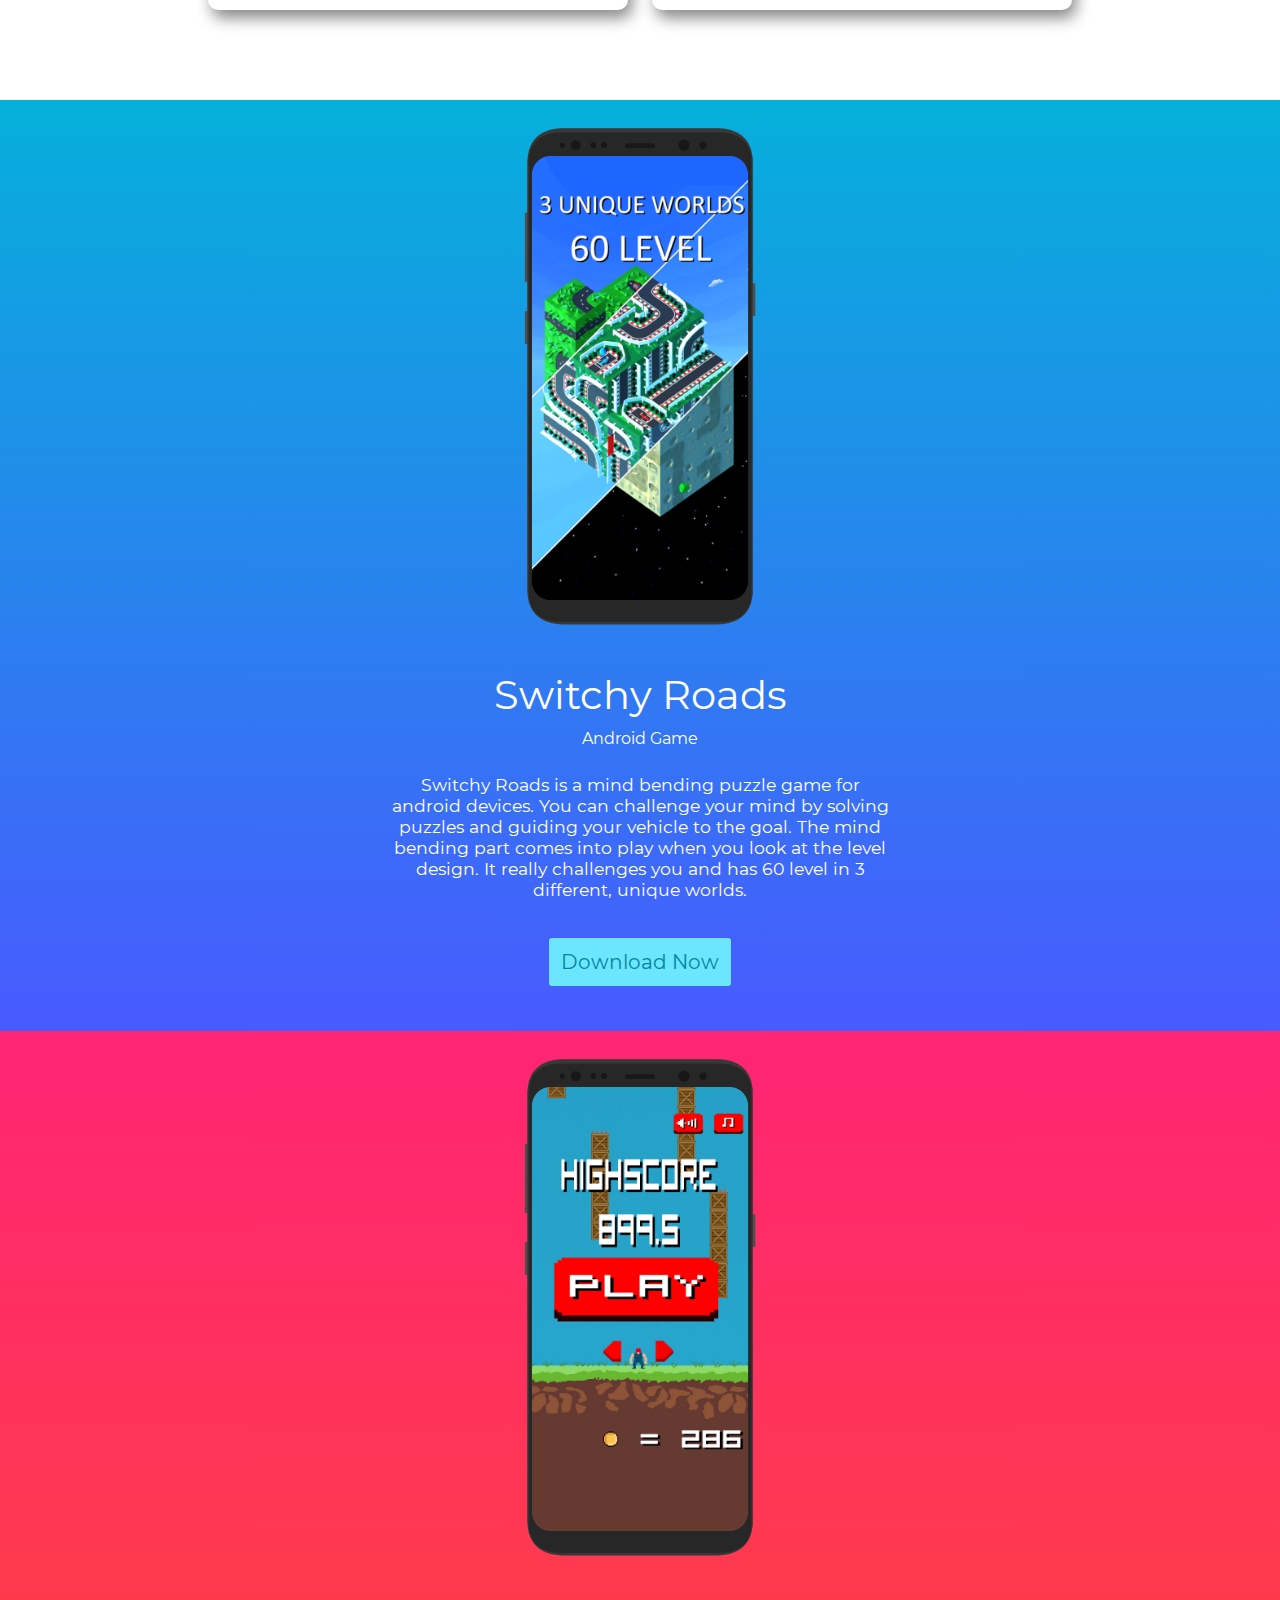
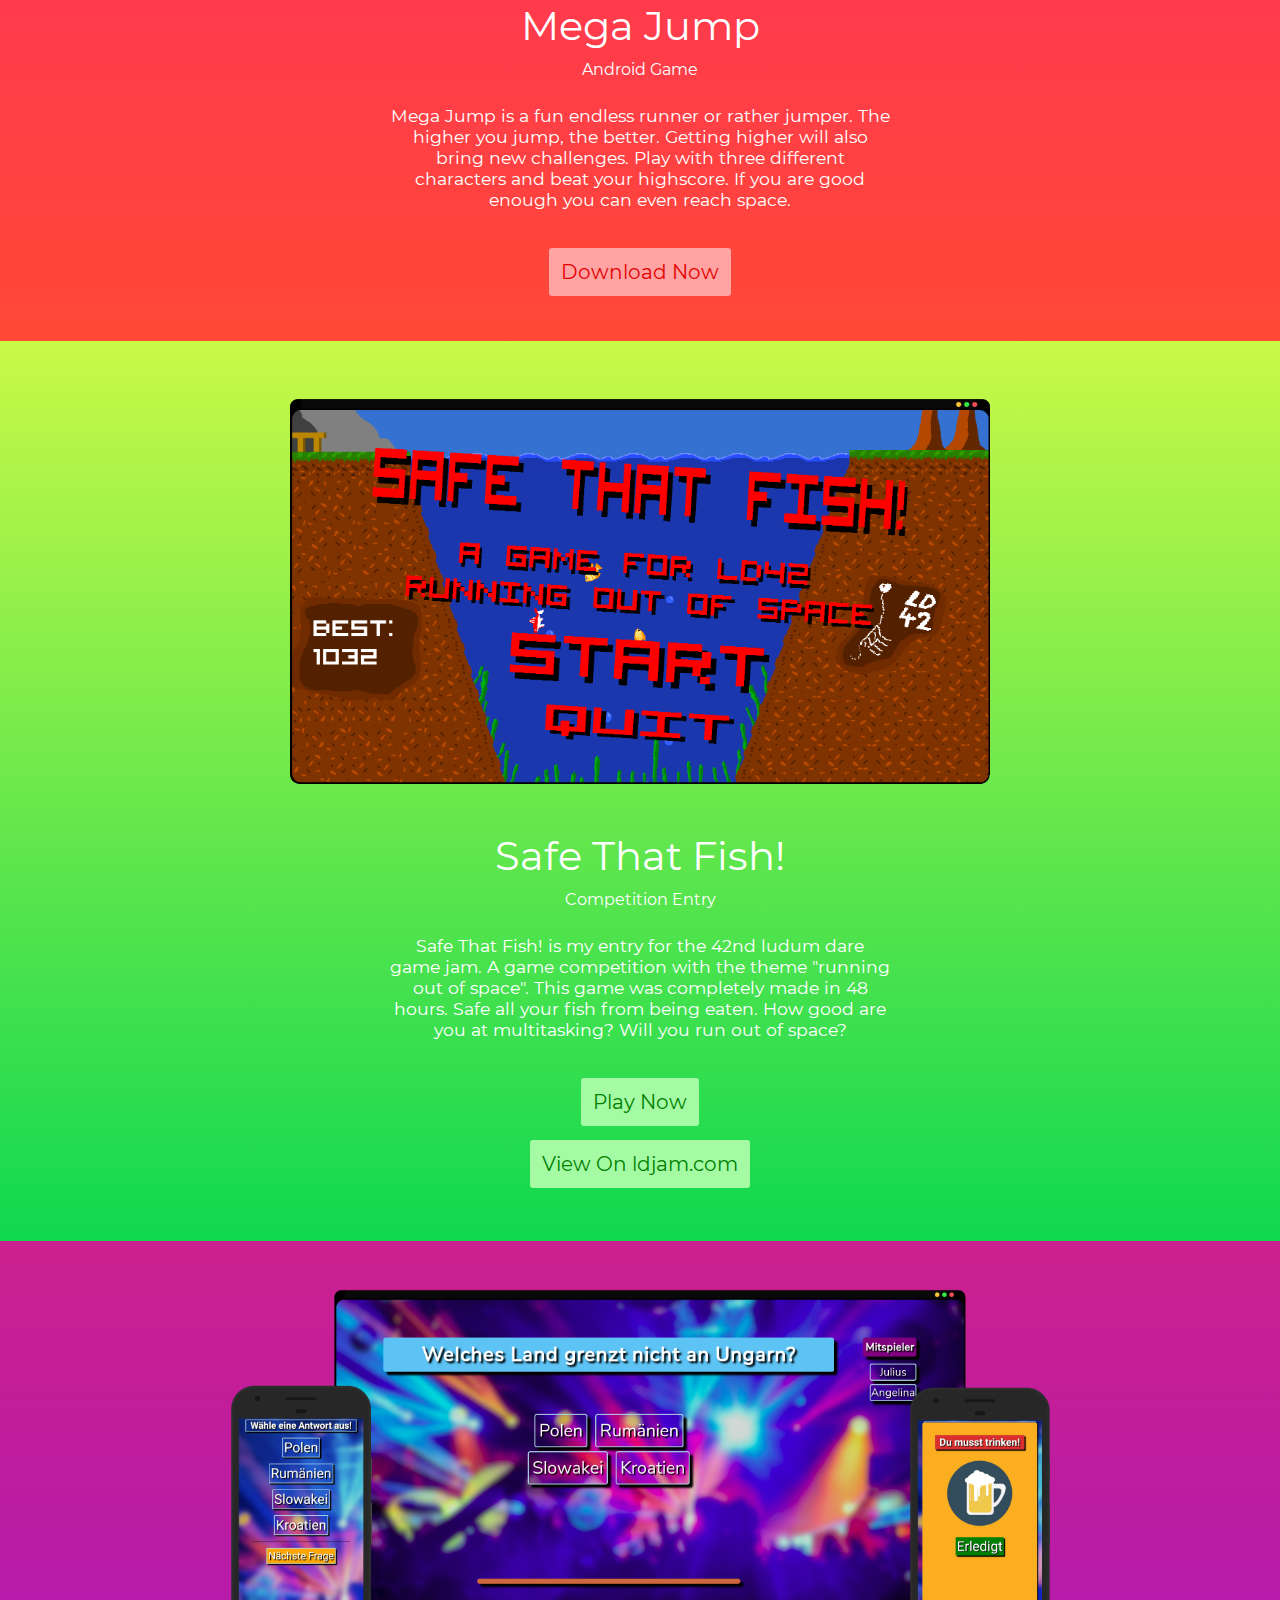
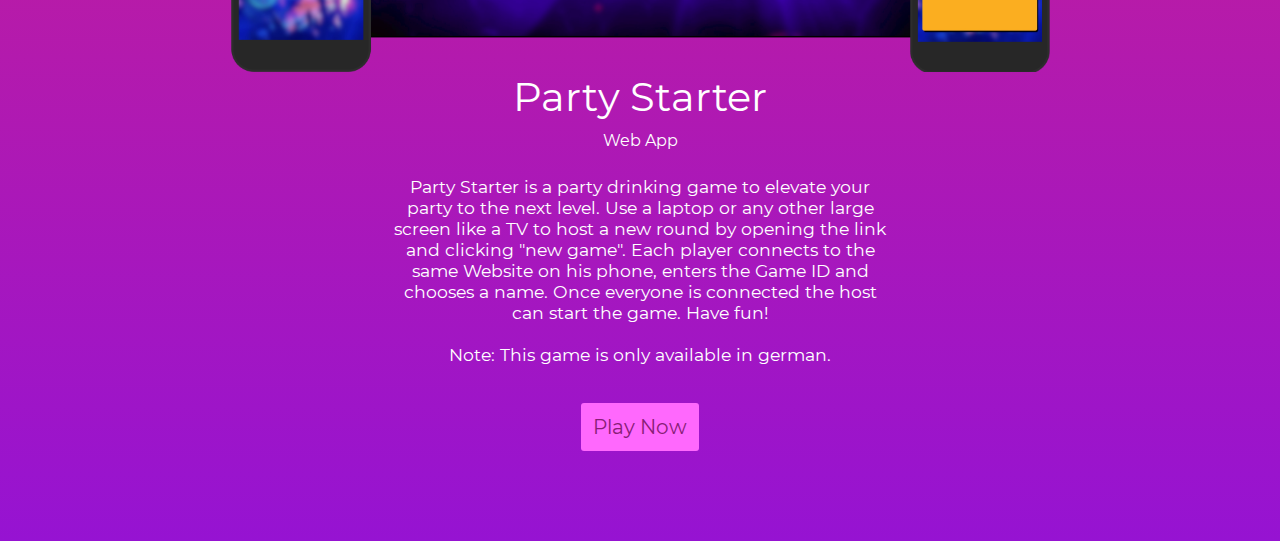
==== commit 9e0a1592: "added instagram" ====
--- a/index.html
+++ b/index.html
@@ -40,6 +40,9 @@
         <div id="socialMediaContainer">
             <a title="Twitter" href="https://twitter.com/julius_herrmann" target="_blank" style="text-decoration: none">
                 <svg id="twitter" xmlns="http://www.w3.org/2000/svg" class="socialMediaButton hoverAnimationWeak" viewBox="0 0 24 24"><path d="M12 0c-6.627 0-12 5.373-12 12s5.373 12 12 12 12-5.373 12-12-5.373-12-12-12zm6.066 9.645c.183 4.04-2.83 8.544-8.164 8.544-1.622 0-3.131-.476-4.402-1.291 1.524.18 3.045-.244 4.252-1.189-1.256-.023-2.317-.854-2.684-1.995.451.086.895.061 1.298-.049-1.381-.278-2.335-1.522-2.304-2.853.388.215.83.344 1.301.359-1.279-.855-1.641-2.544-.889-3.835 1.416 1.738 3.533 2.881 5.92 3.001-.419-1.796.944-3.527 2.799-3.527.825 0 1.572.349 2.096.907.654-.128 1.27-.368 1.824-.697-.215.671-.67 1.233-1.263 1.589.581-.07 1.135-.224 1.649-.453-.384.578-.87 1.084-1.433 1.489z"/></svg>
+            </a>
+            <a title="Instagram" href="https://www.instagram.com/definitely_julius/" target="_blank" style="text-decoration: none">
+                <svg id="instagram" xmlns="http://www.w3.org/2000/svg" class="socialMediaButton hoverAnimationWeak" viewBox="0 0 48 48"><path fill-rule="evenodd" clip-rule="evenodd" d="M24 0C10.7452 0 0 10.7452 0 24C0 37.2548 10.7452 48 24 48C37.2548 48 48 37.2548 48 24C48 10.7452 37.2548 0 24 0ZM18.7233 11.2773C20.0886 11.2152 20.5249 11.2 24.0012 11.2H23.9972C27.4746 11.2 27.9092 11.2152 29.2746 11.2773C30.6373 11.3397 31.5679 11.5555 32.384 11.872C33.2266 12.1987 33.9386 12.636 34.6506 13.348C35.3627 14.0595 35.8 14.7736 36.128 15.6155C36.4427 16.4294 36.6587 17.3595 36.7227 18.7222C36.784 20.0876 36.8 20.5238 36.8 24.0001C36.8 27.4764 36.784 27.9116 36.7227 29.277C36.6587 30.6391 36.4427 31.5695 36.128 32.3837C35.8 33.2253 35.3627 33.9394 34.6506 34.6509C33.9394 35.3629 33.2264 35.8013 32.3848 36.1283C31.5703 36.4448 30.6391 36.6605 29.2765 36.7229C27.9111 36.7851 27.4762 36.8003 23.9996 36.8003C20.5236 36.8003 20.0876 36.7851 18.7222 36.7229C17.3598 36.6605 16.4294 36.4448 15.615 36.1283C14.7736 35.8013 14.0595 35.3629 13.3483 34.6509C12.6365 33.9394 12.1992 33.2253 11.872 32.3834C11.5557 31.5695 11.34 30.6394 11.2773 29.2767C11.2155 27.9114 11.2 27.4764 11.2 24.0001C11.2 20.5238 11.216 20.0873 11.2771 18.7219C11.3384 17.3598 11.5544 16.4294 11.8717 15.6152C12.1997 14.7736 12.6371 14.0595 13.3491 13.348C14.0606 12.6363 14.7747 12.1989 15.6166 11.872C16.4305 11.5555 17.3606 11.3397 18.7233 11.2773Z M22.853 13.5067C23.0759 13.5064 23.3158 13.5065 23.5746 13.5066L24.0013 13.5067C27.4189 13.5067 27.824 13.519 29.1736 13.5803C30.4216 13.6374 31.0989 13.8459 31.5501 14.0211C32.1475 14.2531 32.5733 14.5305 33.0211 14.9785C33.4691 15.4265 33.7464 15.8532 33.979 16.4505C34.1542 16.9012 34.363 17.5785 34.4198 18.8265C34.4811 20.1759 34.4944 20.5812 34.4944 23.9972C34.4944 27.4133 34.4811 27.8186 34.4198 29.168C34.3627 30.416 34.1542 31.0933 33.979 31.544C33.747 32.1413 33.4691 32.5667 33.0211 33.0144C32.5731 33.4624 32.1477 33.7398 31.5501 33.9718C31.0995 34.1478 30.4216 34.3558 29.1736 34.4128C27.8242 34.4742 27.4189 34.4875 24.0013 34.4875C20.5834 34.4875 20.1783 34.4742 18.8289 34.4128C17.5809 34.3552 16.9036 34.1467 16.4521 33.9715C15.8548 33.7395 15.4281 33.4621 14.9801 33.0141C14.5321 32.5661 14.2548 32.1405 14.0222 31.5429C13.847 31.0923 13.6382 30.4149 13.5814 29.1669C13.5201 27.8176 13.5078 27.4122 13.5078 23.994C13.5078 20.5759 13.5201 20.1727 13.5814 18.8233C13.6385 17.5753 13.847 16.898 14.0222 16.4468C14.2542 15.8494 14.5321 15.4228 14.9801 14.9748C15.4281 14.5268 15.8548 14.2494 16.4521 14.0169C16.9033 13.8409 17.5809 13.6329 18.8289 13.5755C20.0097 13.5222 20.4674 13.5062 22.853 13.5035V13.5067ZM30.8339 15.6321C29.9859 15.6321 29.2978 16.3193 29.2978 17.1676C29.2978 18.0156 29.9859 18.7036 30.8339 18.7036C31.6819 18.7036 32.3699 18.0156 32.3699 17.1676C32.3699 16.3196 31.6819 15.6316 30.8339 15.6316V15.6321ZM17.4279 24.0002C17.4279 20.3701 20.3709 17.4269 24.001 17.4268C27.6312 17.4268 30.5736 20.37 30.5736 24.0002C30.5736 27.6304 27.6314 30.5723 24.0013 30.5723C20.3711 30.5723 17.4279 27.6304 17.4279 24.0002Z M24.0012 19.7334C26.3575 19.7334 28.2679 21.6436 28.2679 24.0001C28.2679 26.3564 26.3575 28.2668 24.0012 28.2668C21.6447 28.2668 19.7345 26.3564 19.7345 24.0001C19.7345 21.6436 21.6447 19.7334 24.0012 19.7334Z"/></svg>
             </a>
             <a title="Github" href="https://github.com/JuliusHerrmann" target="_blank" style="text-decoration: none">
                 <svg id="github" xmlns="http://www.w3.org/2000/svg" class="socialMediaButton hoverAnimationWeak" viewBox="0 0 24 24"><path d="M12 0c-6.626 0-12 5.373-12 12 0 5.302 3.438 9.8 8.207 11.387.599.111.793-.261.793-.577v-2.234c-3.338.726-4.033-1.416-4.033-1.416-.546-1.387-1.333-1.756-1.333-1.756-1.089-.745.083-.729.083-.729 1.205.084 1.839 1.237 1.839 1.237 1.07 1.834 2.807 1.304 3.492.997.107-.775.418-1.305.762-1.604-2.665-.305-5.467-1.334-5.467-5.931 0-1.311.469-2.381 1.236-3.221-.124-.303-.535-1.524.117-3.176 0 0 1.008-.322 3.301 1.23.957-.266 1.983-.399 3.003-.404 1.02.005 2.047.138 3.006.404 2.291-1.552 3.297-1.23 3.297-1.23.653 1.653.242 2.874.118 3.176.77.84 1.235 1.911 1.235 3.221 0 4.609-2.807 5.624-5.479 5.921.43.372.823 1.102.823 2.222v3.293c0 .319.192.694.801.576 4.765-1.589 8.199-6.086 8.199-11.386 0-6.627-5.373-12-12-12z"/></svg>
--- a/indexPage.css
+++ b/indexPage.css
@@ -160,6 +160,10 @@
 
 #twitter:hover{
     fill: #1da1f2;   
+}
+
+#instagram:hover{
+    fill: #fd3197; 
 }
 
 #github:hover{
@@ -244,8 +248,7 @@
 }
 
 #computerScreenDiv{
-    height: 520px;
-    margin-top: 50px;
+    margin-top: 20px;
 }
 
 #phoneEmpty{
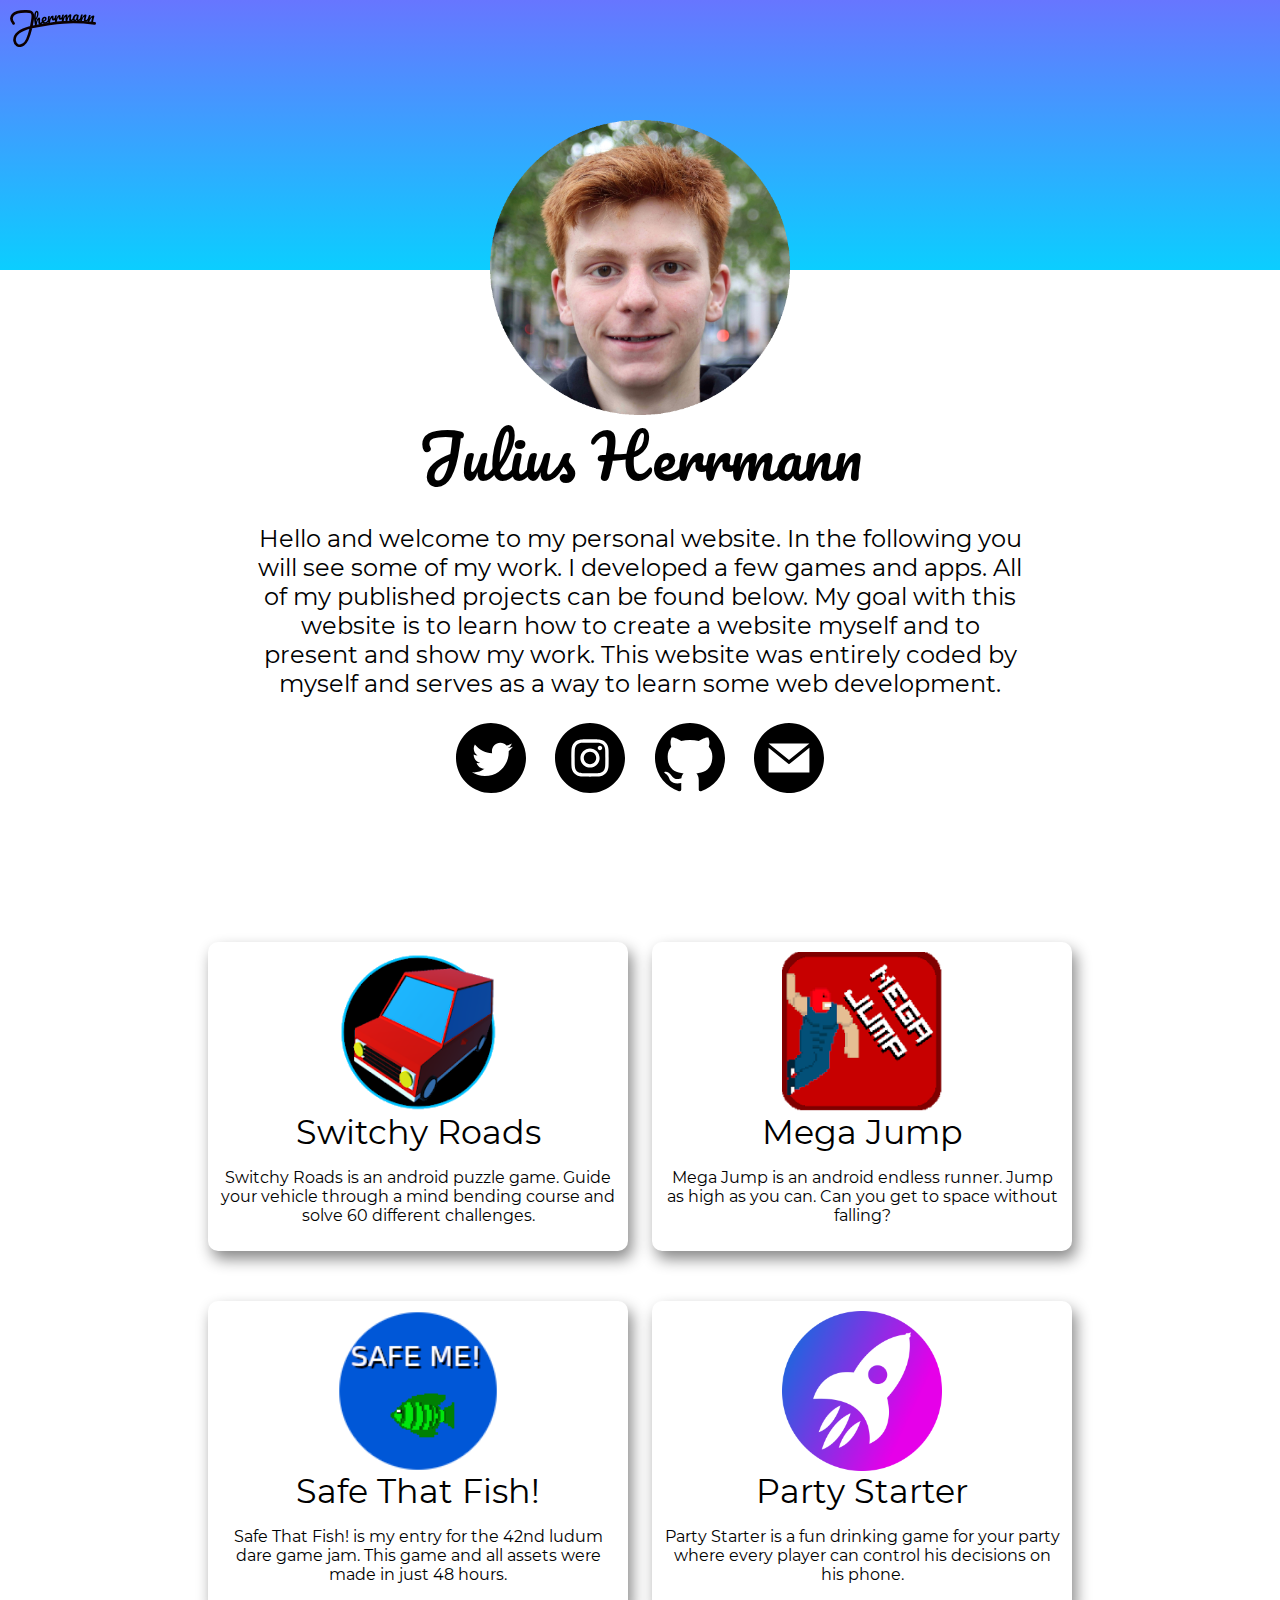
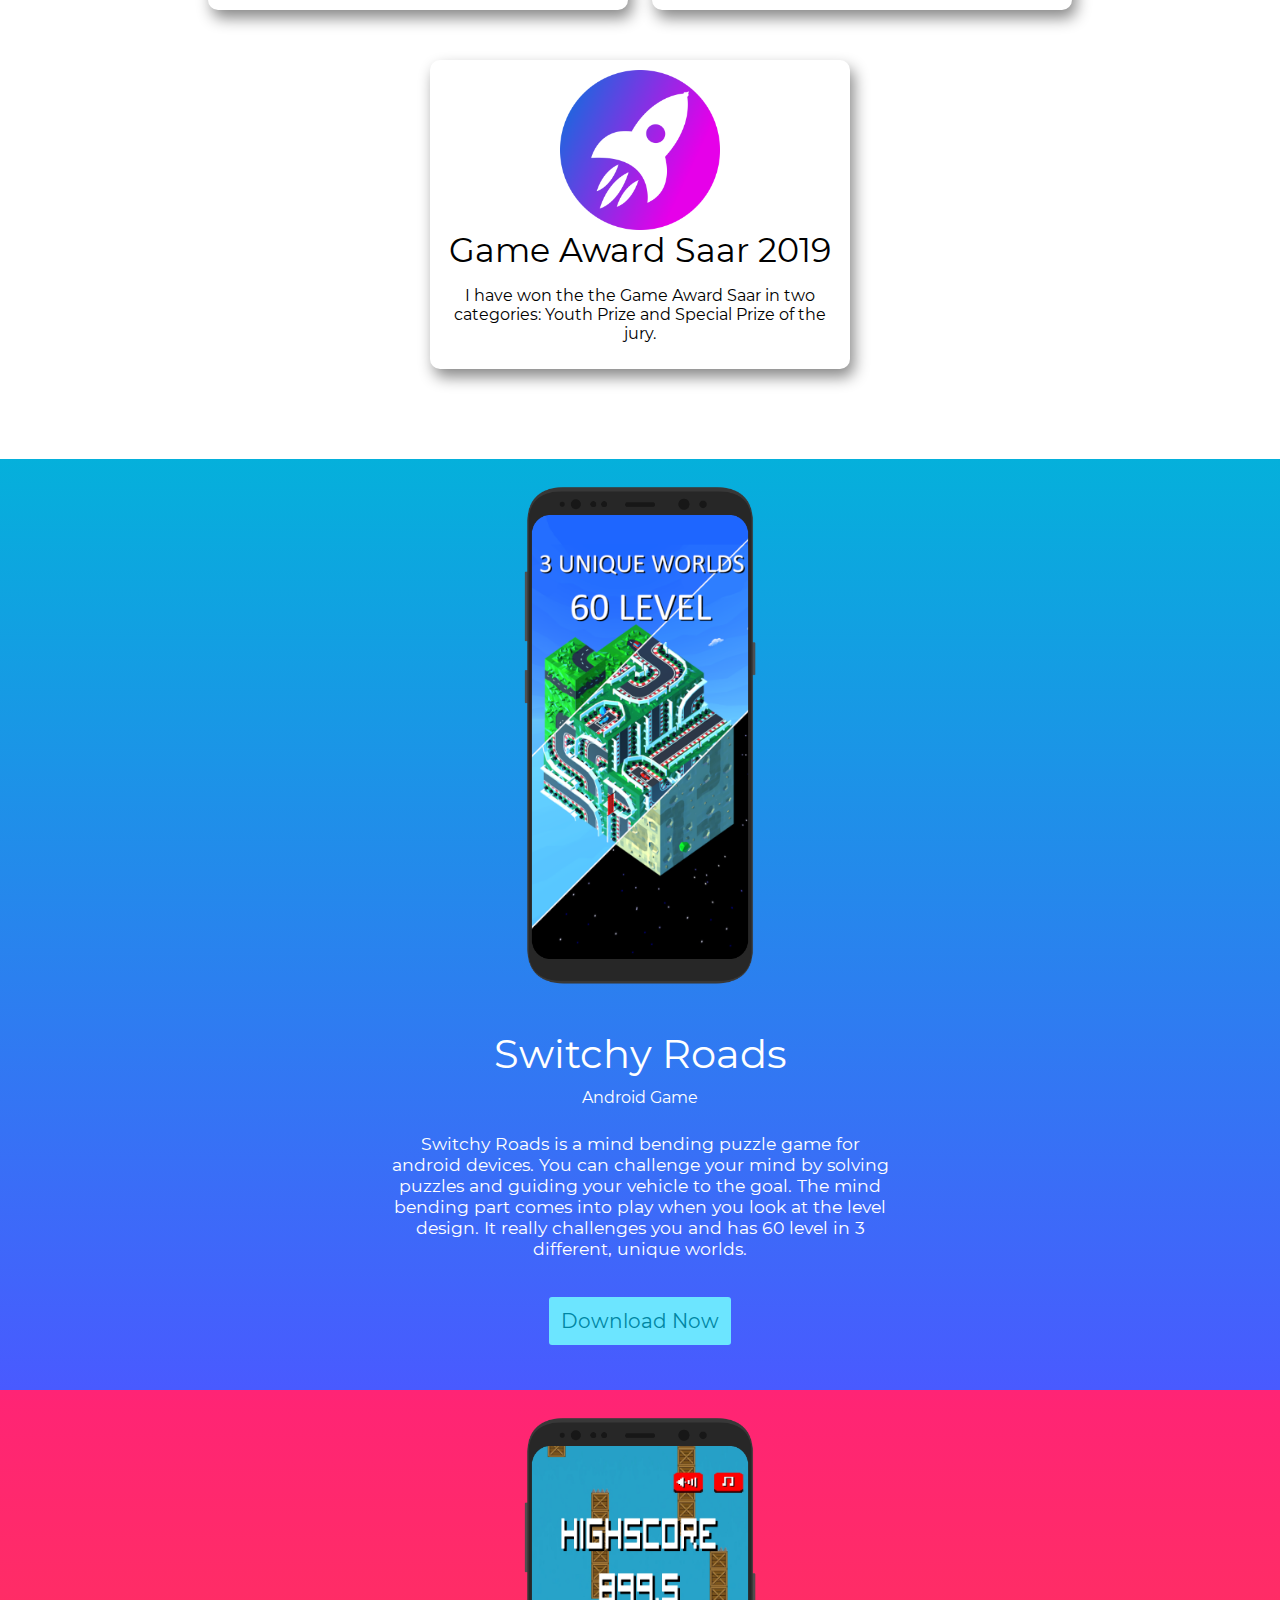
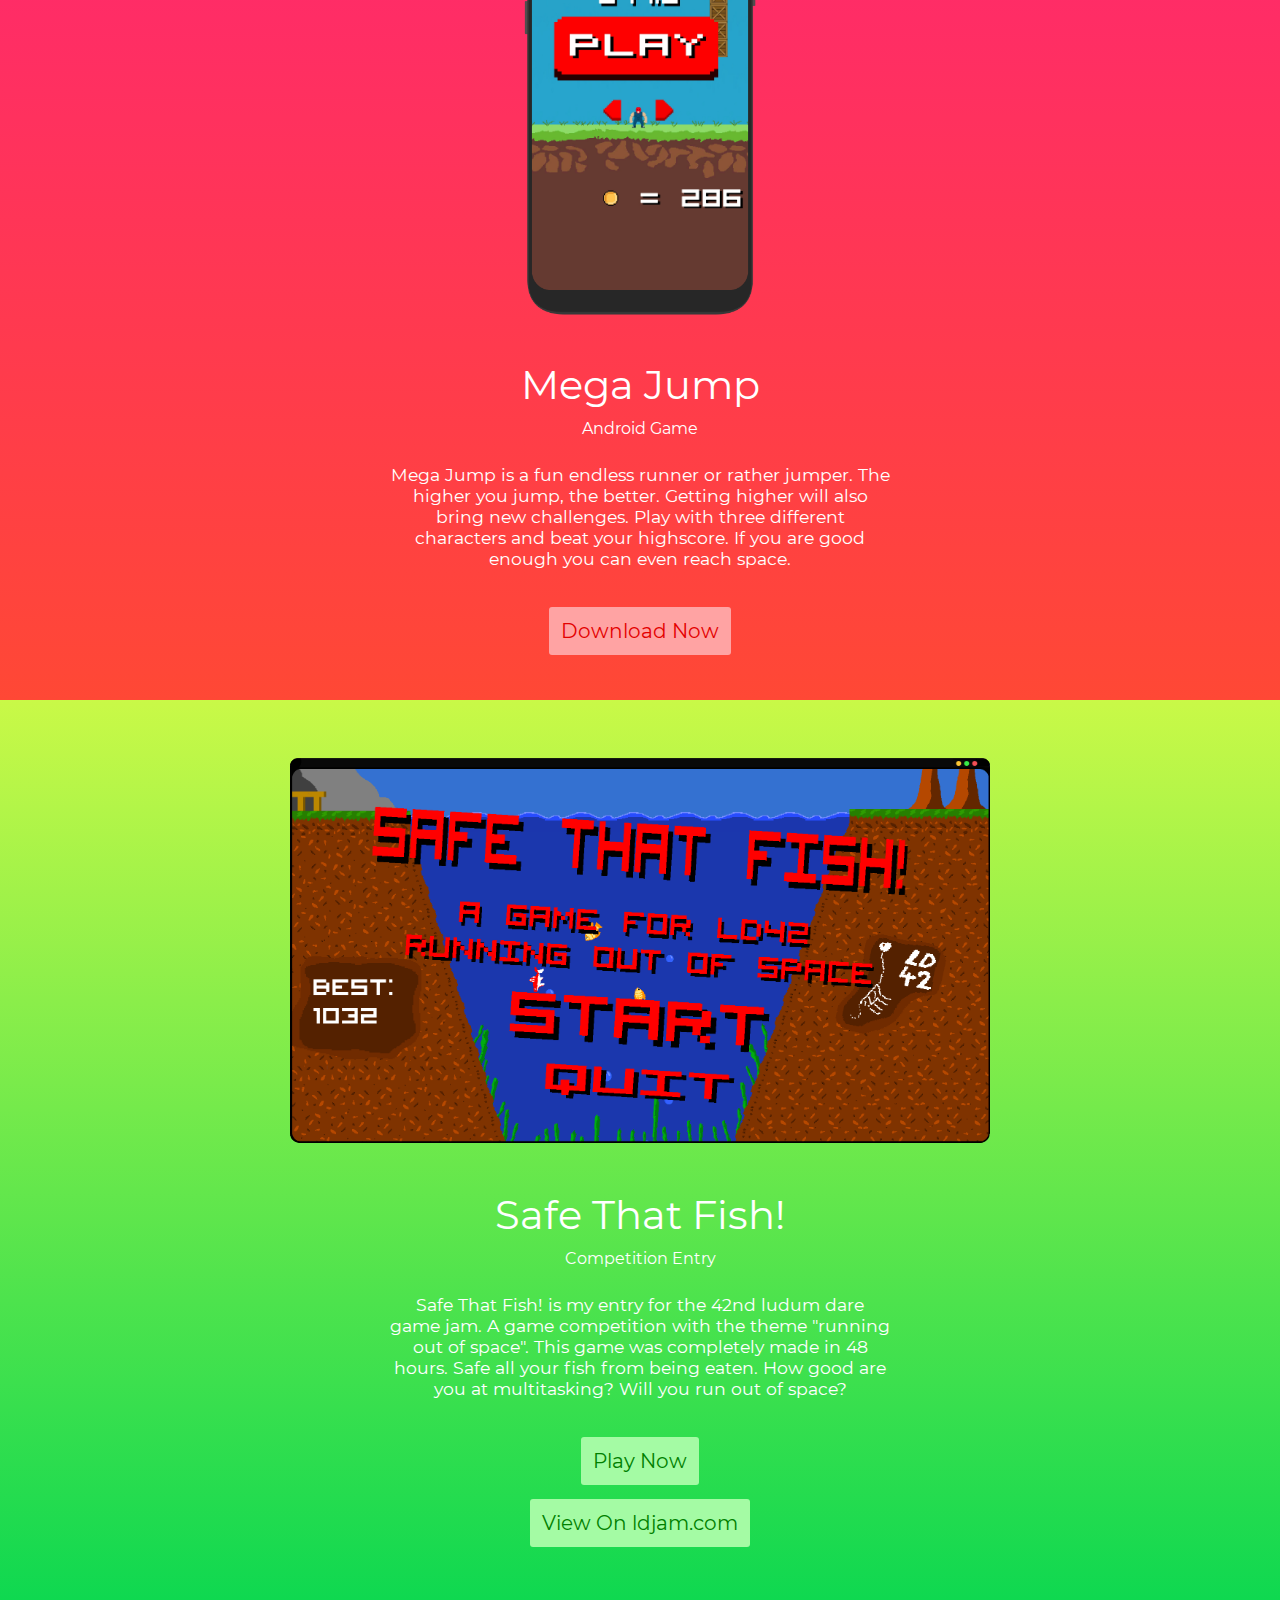
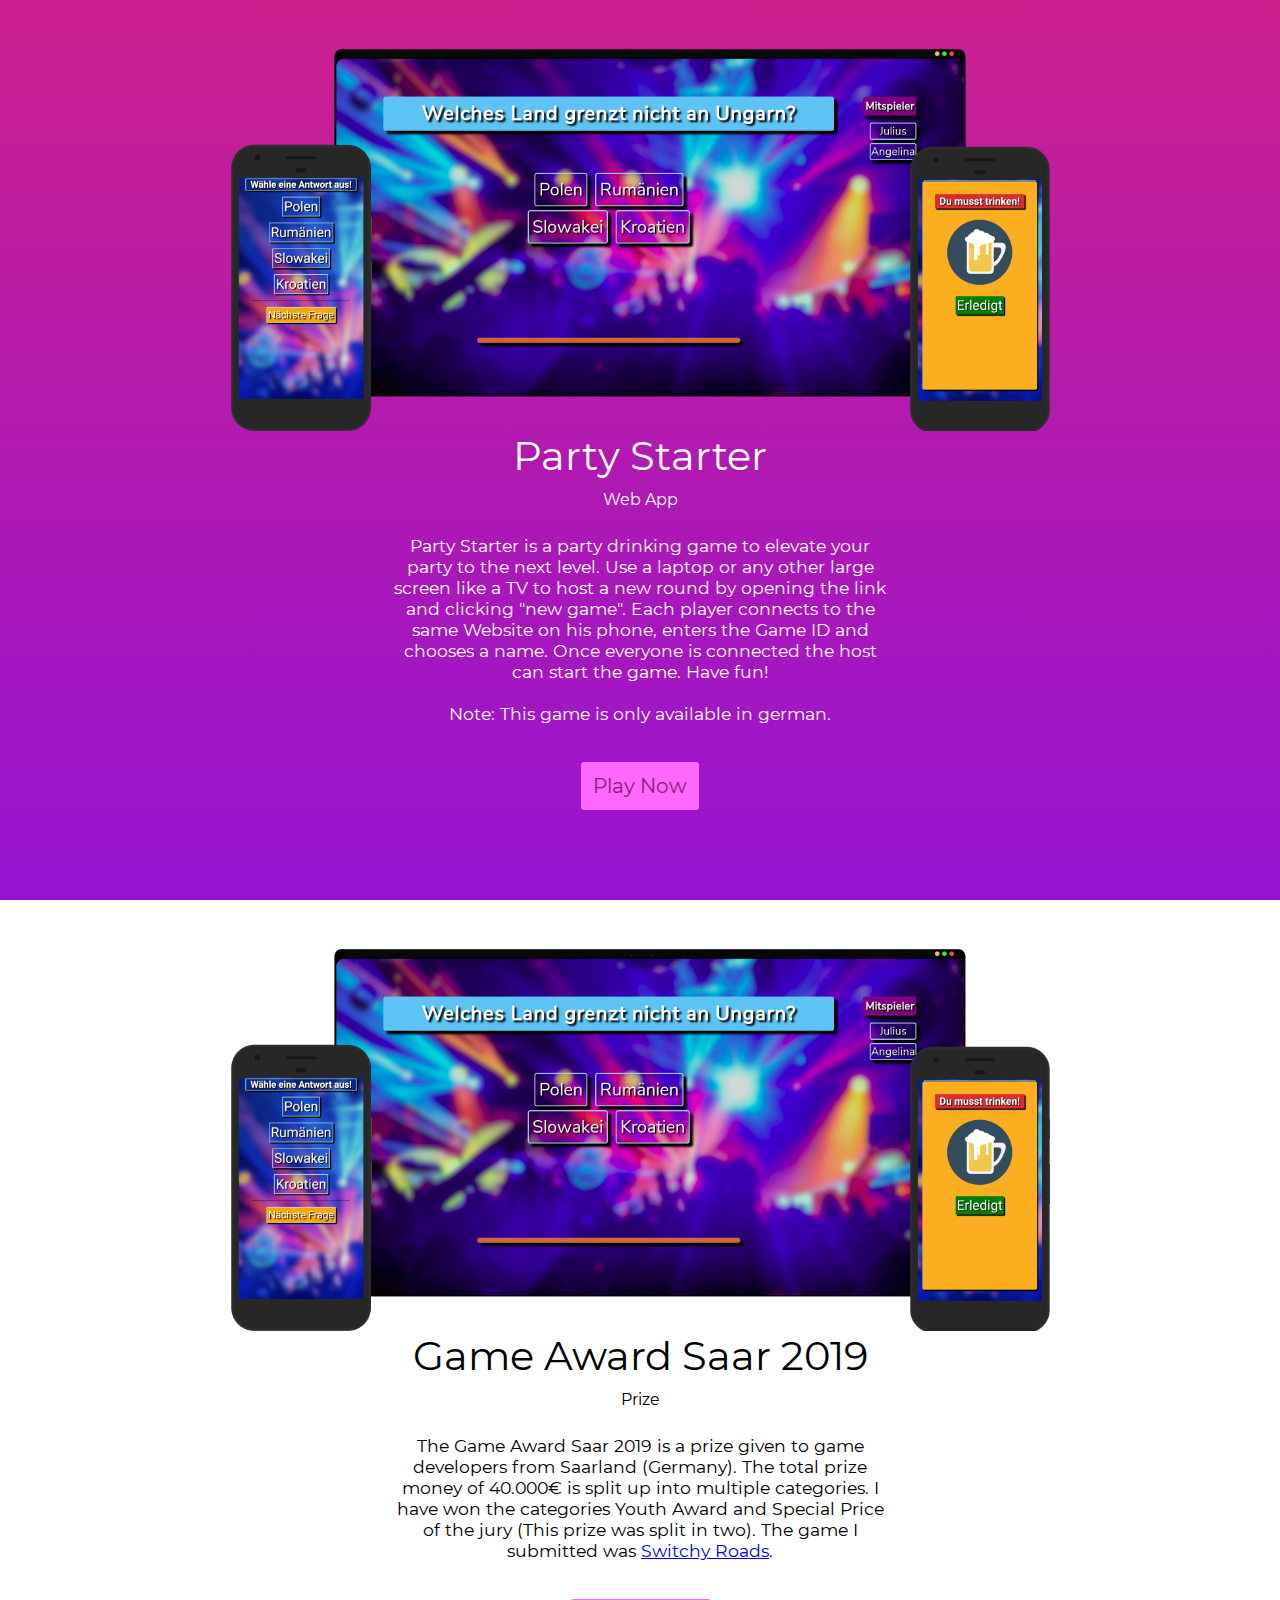
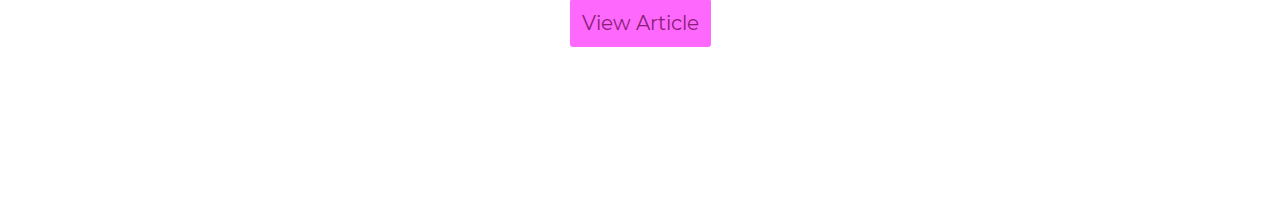
==== commit da544d64: "Start of Game Award Saar section" ====
--- a/index.html
+++ b/index.html
@@ -73,6 +73,12 @@
                 <p class="appTitle">Party Starter</p>
                 <p>Party Starter is a fun drinking game for your party where every player can control his decisions on his phone.</p>
             </a>
+            <a id="appBox" href="#sectionGameAwardSaar">
+                <img class="appIcon" src="images/partyStarterIcon.png">
+                <p class="appTitle">Game Award Saar 2019</p>
+                <p>I have won the the Game Award Saar in two categories: Youth Prize and Special Prize of the jury.</p>
+            </a>
+
         </div>
 
         <div id="sectionSwitchyRoads" class="projectShowcase">
@@ -147,6 +153,20 @@
             </a>
             <br/><br/><br/>
         </div>
+        <div id="sectionGameAwardSaar" class="projectShowcase">
+            <img class="windowScreen" src="images/PartyStarterScreen.png">
+            <h class="showcaseTitle">Game Award Saar 2019</h>
+            <p class="showcaseCategory">Prize</p>
+            <p class="showcaseDescription">
+            The Game Award Saar 2019 is a prize given to game developers from Saarland (Germany). The total prize money of 40.000€ is split up into multiple categories.
+            I have won the categories Youth Award and Special Price of the jury (This prize was split in two).
+            The game I submitted was <a href="#sectionSwitchyRoads">Switchy Roads</a>.
+            </p>
+            <a id="linkPartyStarter" class="showcaseButtonLink" href="https://www.saarland-medien.de/games/gameaward/" target="_blank">
+                <btn id="buttonPartyStarter" class="showcaseButton">View Article</btn>
+            </a>
+            <br/><br/><br/>
+        </div>
 
     <script src="res/TimelineMax.min.js"></script>
     <script src="res/BezierPlugin.min.js"></script>
@@ -181,4 +201,4 @@
     });
     </script> 
 </body>
-</html>+</html>
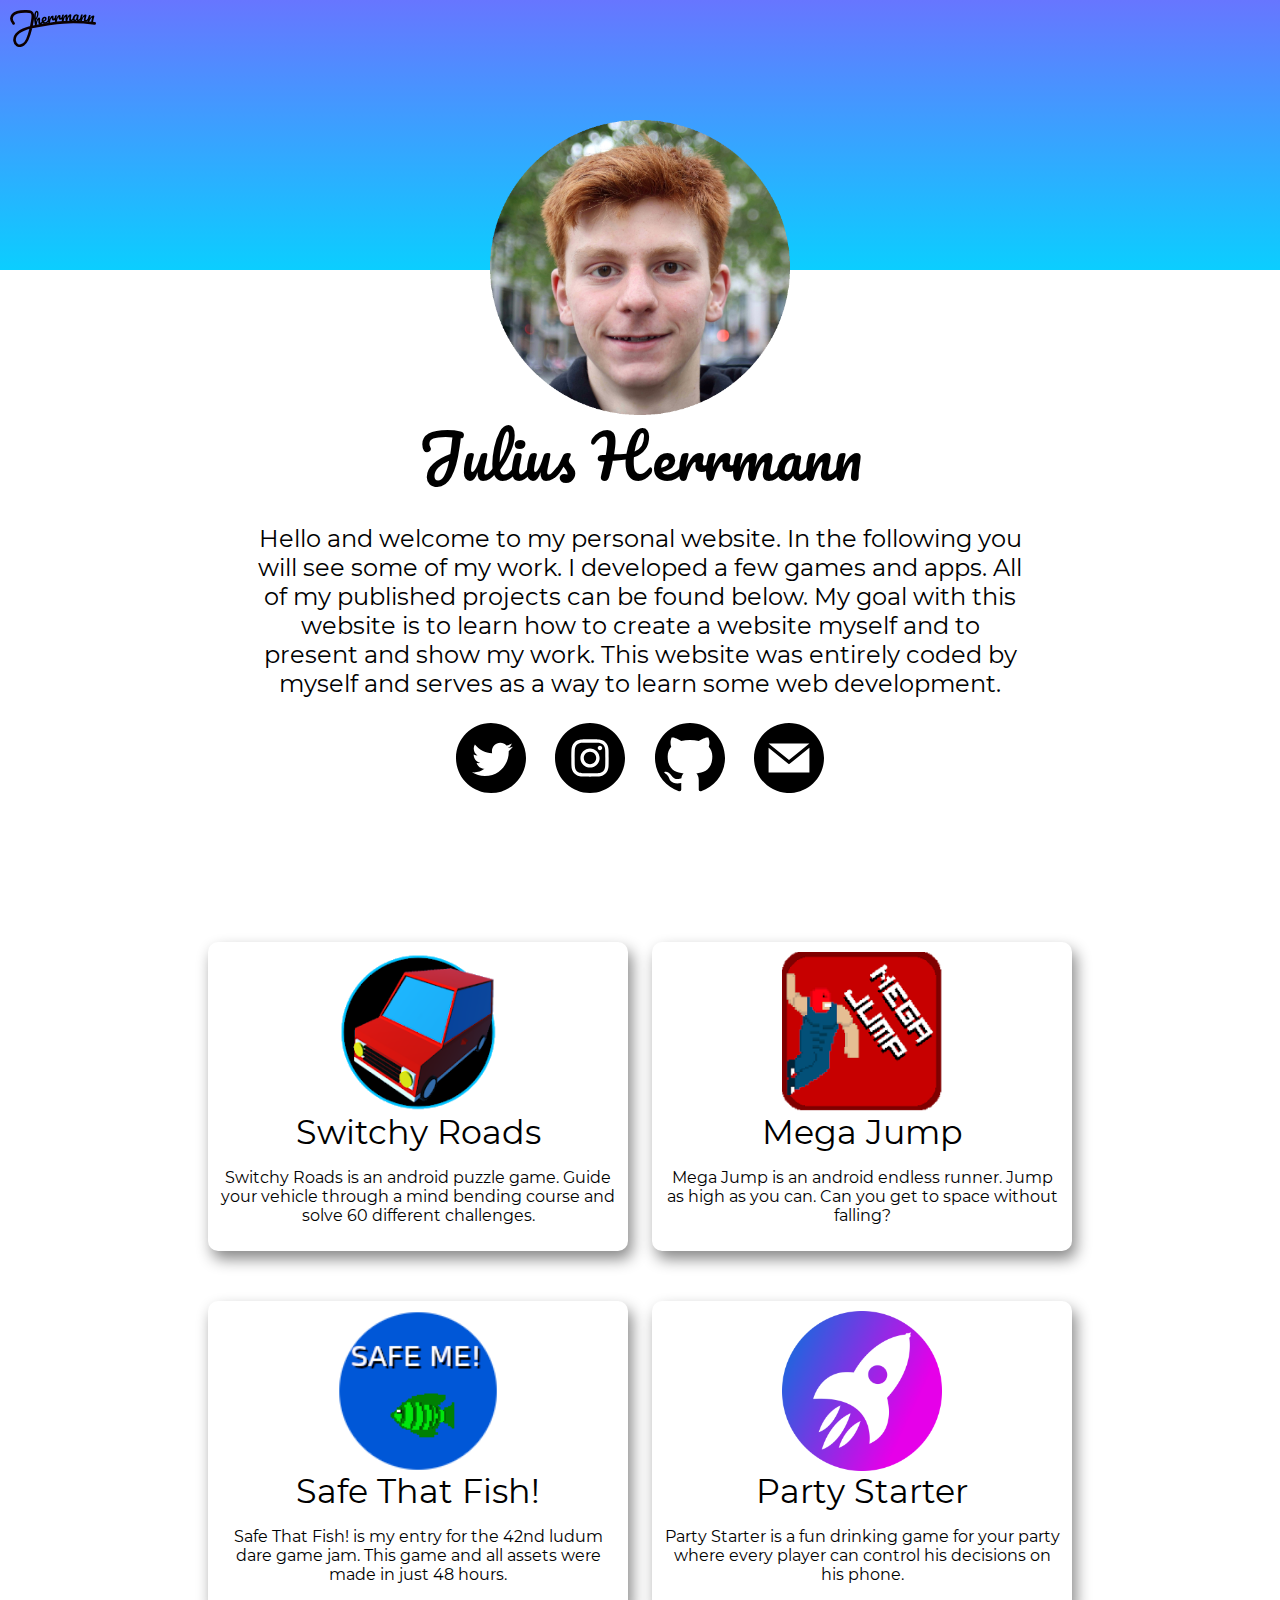
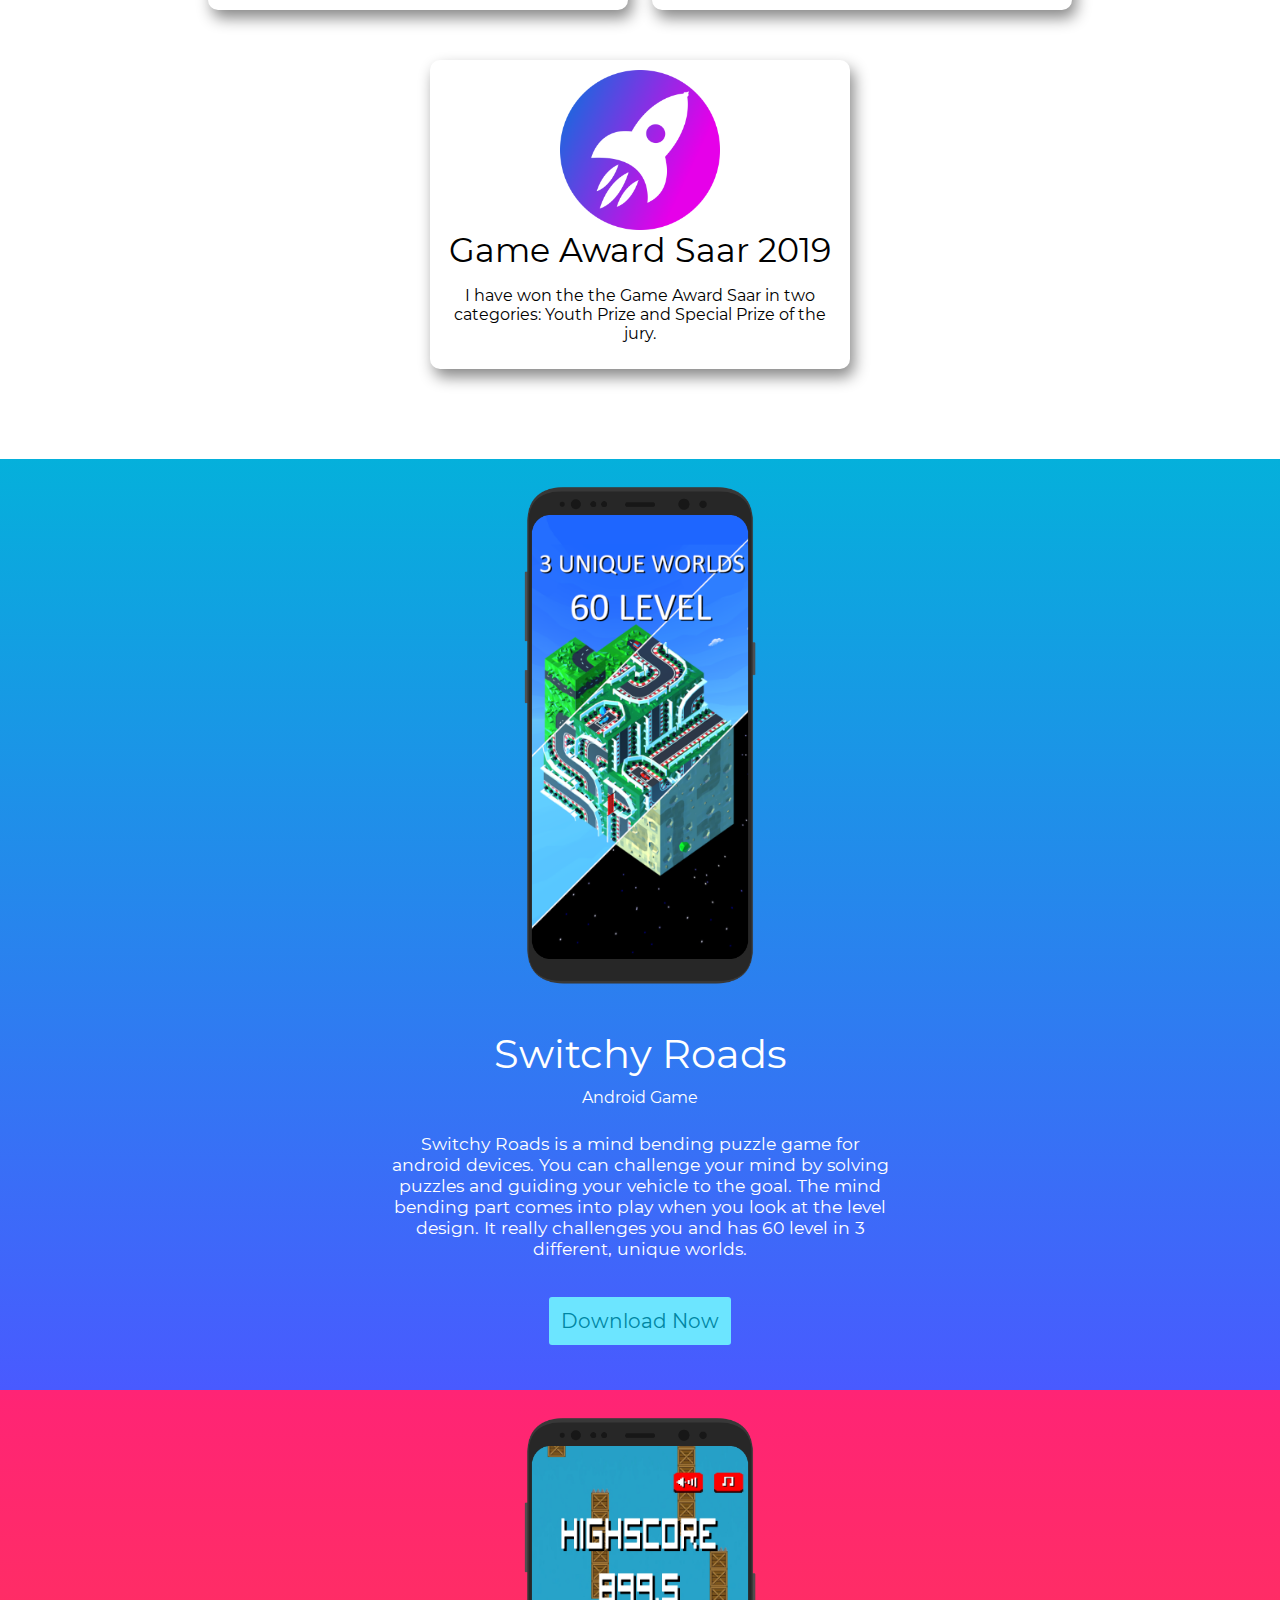
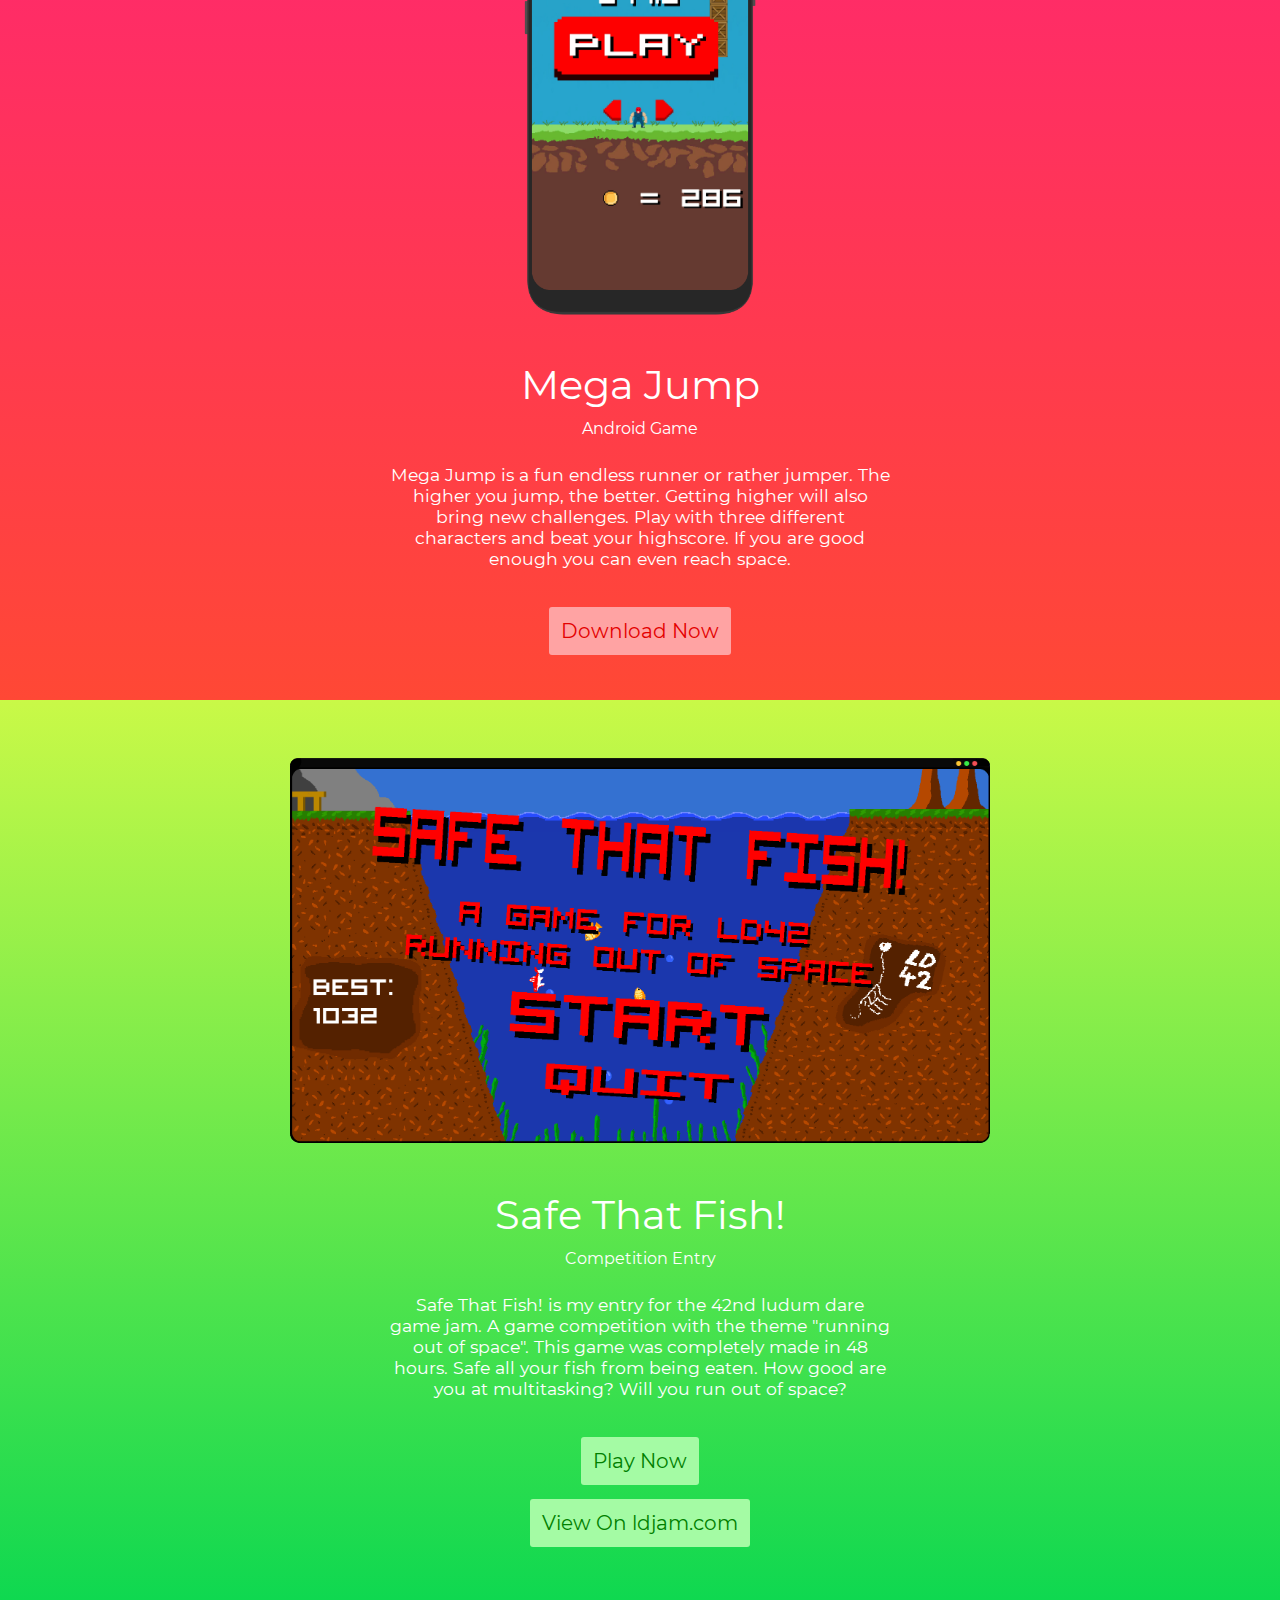
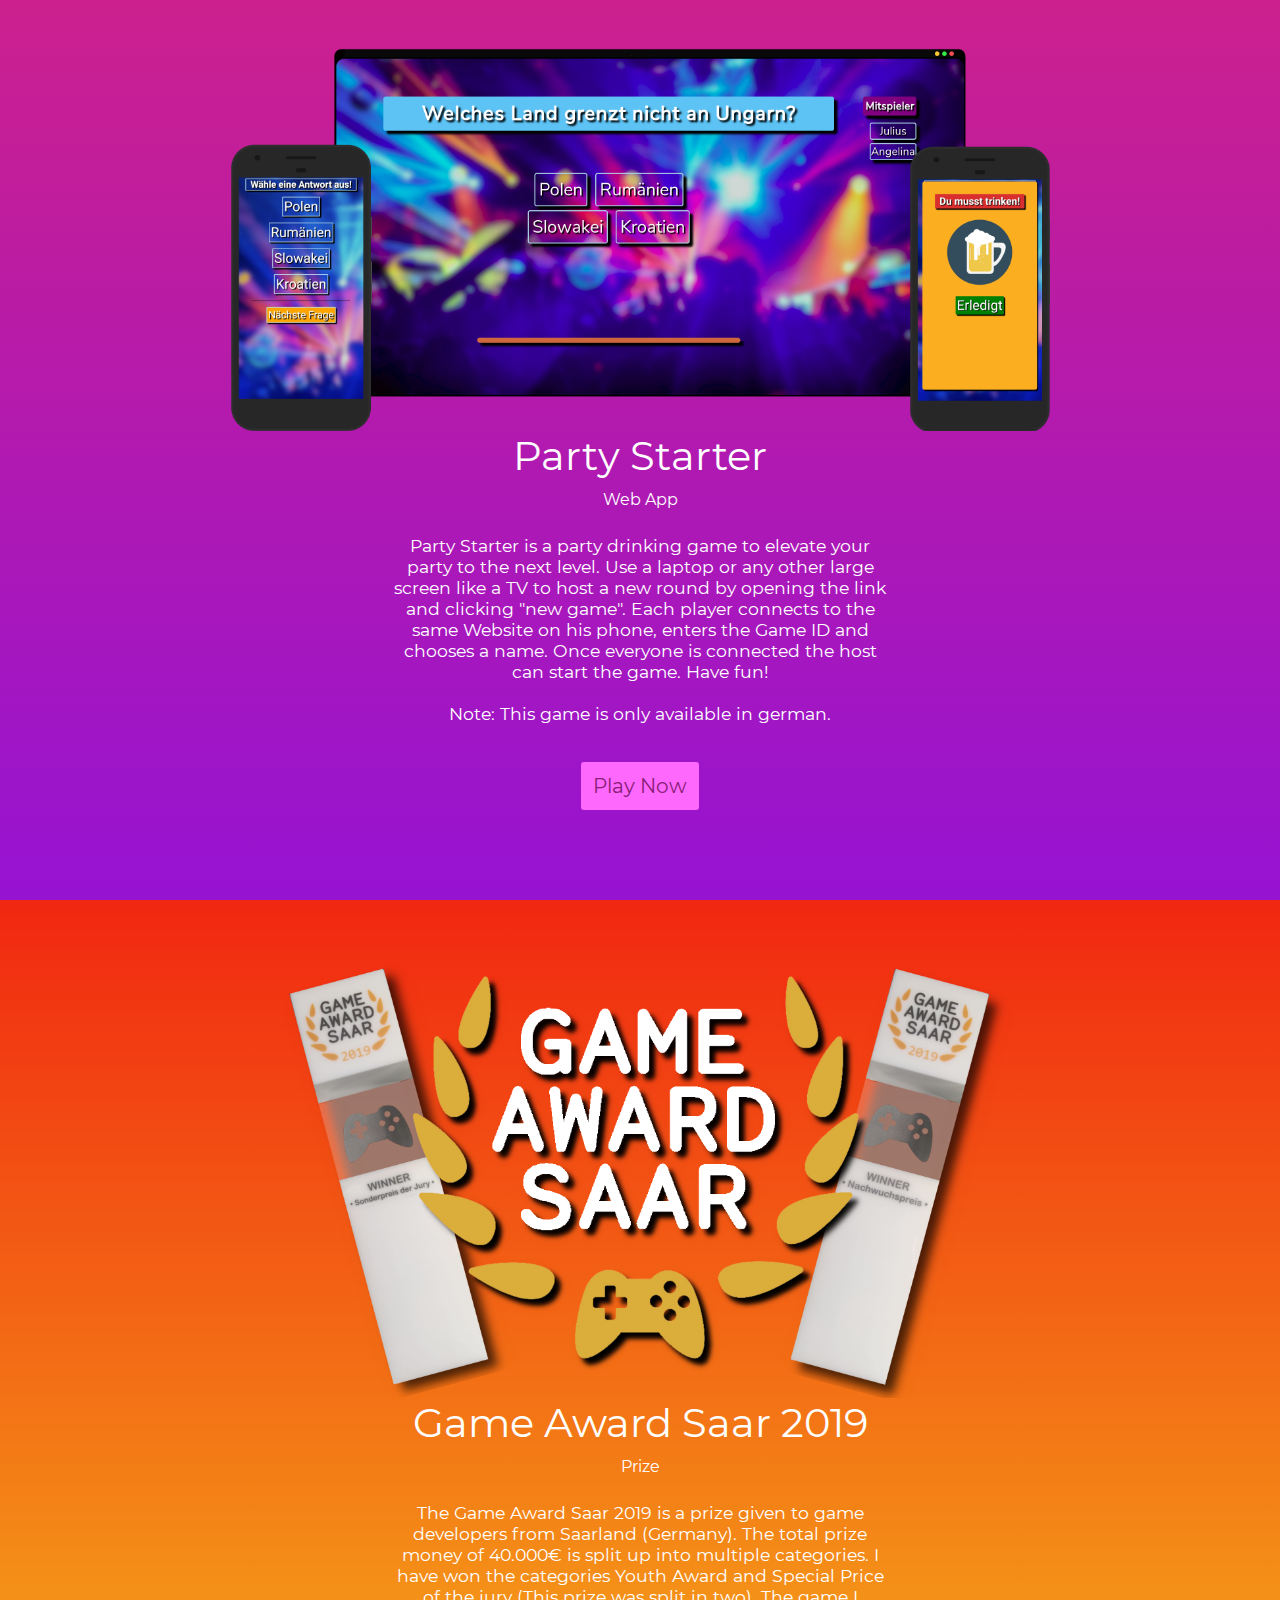
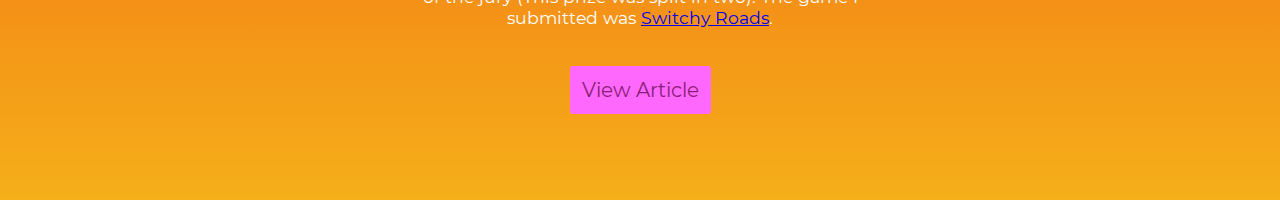
==== commit 4ca2a890: "Added Game Award Saar main screen" ====
--- a/index.html
+++ b/index.html
@@ -154,7 +154,7 @@
             <br/><br/><br/>
         </div>
         <div id="sectionGameAwardSaar" class="projectShowcase">
-            <img class="windowScreen" src="images/PartyStarterScreen.png">
+            <img class="windowScreen" src="images/GameAwardSaarScreen.png">
             <h class="showcaseTitle">Game Award Saar 2019</h>
             <p class="showcaseCategory">Prize</p>
             <p class="showcaseDescription">
@@ -162,8 +162,8 @@
             I have won the categories Youth Award and Special Price of the jury (This prize was split in two).
             The game I submitted was <a href="#sectionSwitchyRoads">Switchy Roads</a>.
             </p>
-            <a id="linkPartyStarter" class="showcaseButtonLink" href="https://www.saarland-medien.de/games/gameaward/" target="_blank">
-                <btn id="buttonPartyStarter" class="showcaseButton">View Article</btn>
+            <a id="linkGameAwardSaar" class="showcaseButtonLink" href="https://www.saarland-medien.de/games/gameaward/" target="_blank">
+                <btn id="buttonGameAwardSaar" class="showcaseButton">View Article</btn>
             </a>
             <br/><br/><br/>
         </div>
--- a/indexPage.css
+++ b/indexPage.css
@@ -414,3 +414,17 @@
     display: block;
     margin: auto;
 }
+
+
+#sectionGameAwardSaar{
+    background-image: linear-gradient(to bottom, #f12711 0%, #f5af19 100%);
+    color: white;
+}
+
+#linkGameAwardSaar{
+    color: #881e76;
+}
+
+#buttonGameAwardSaar{
+    background-color: #ff68fd;
+}
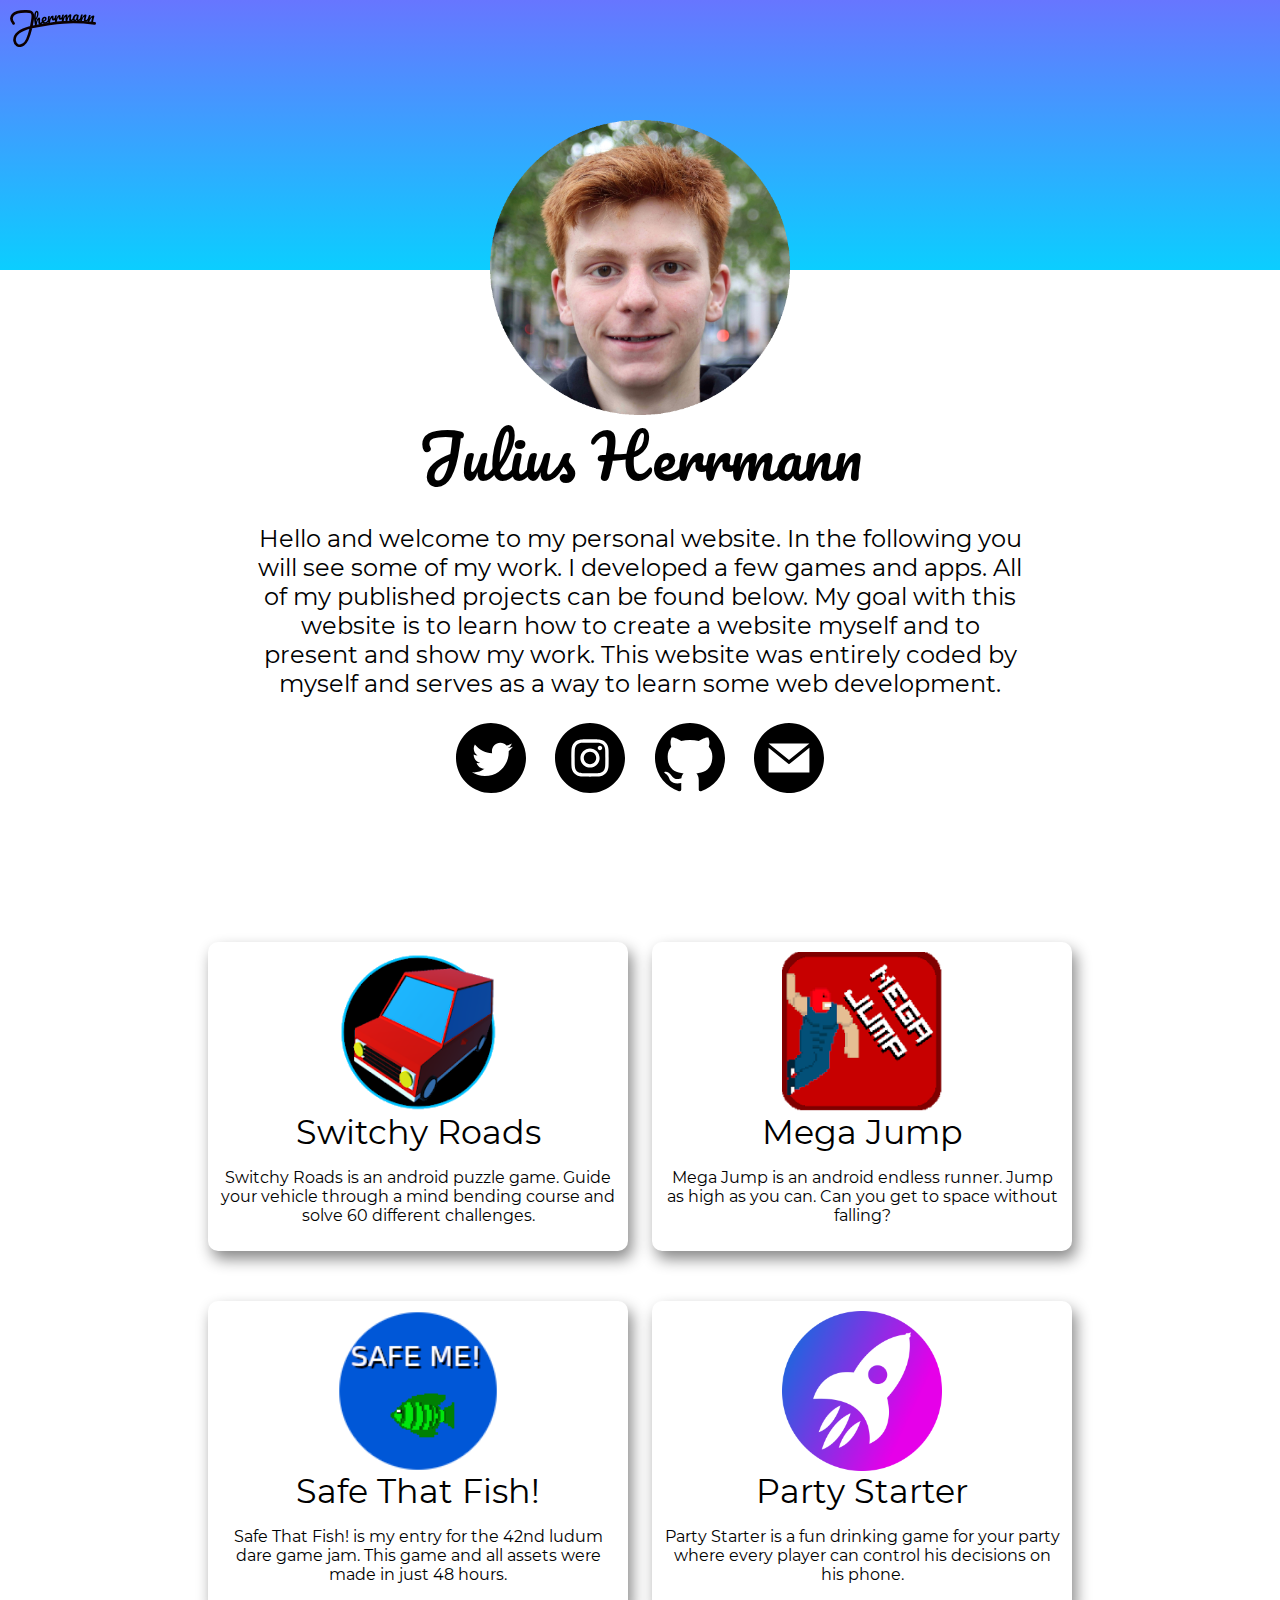
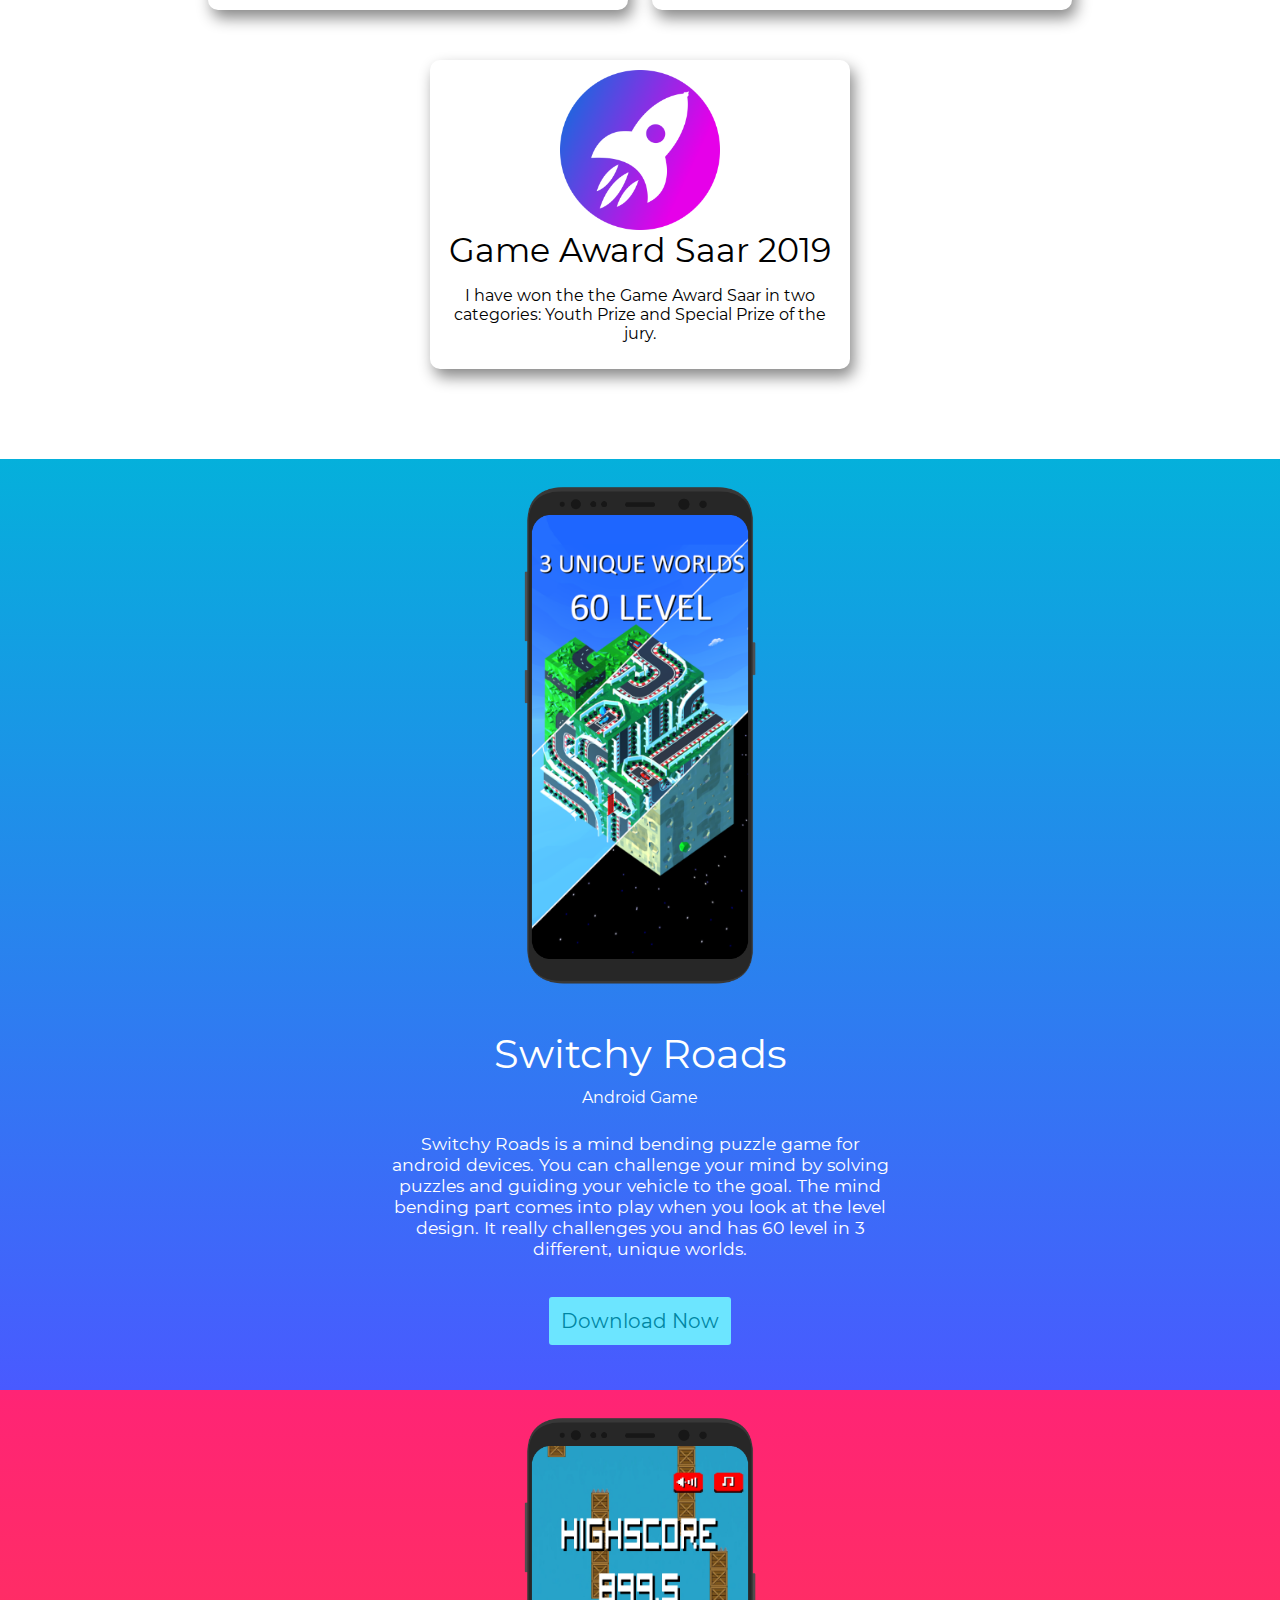
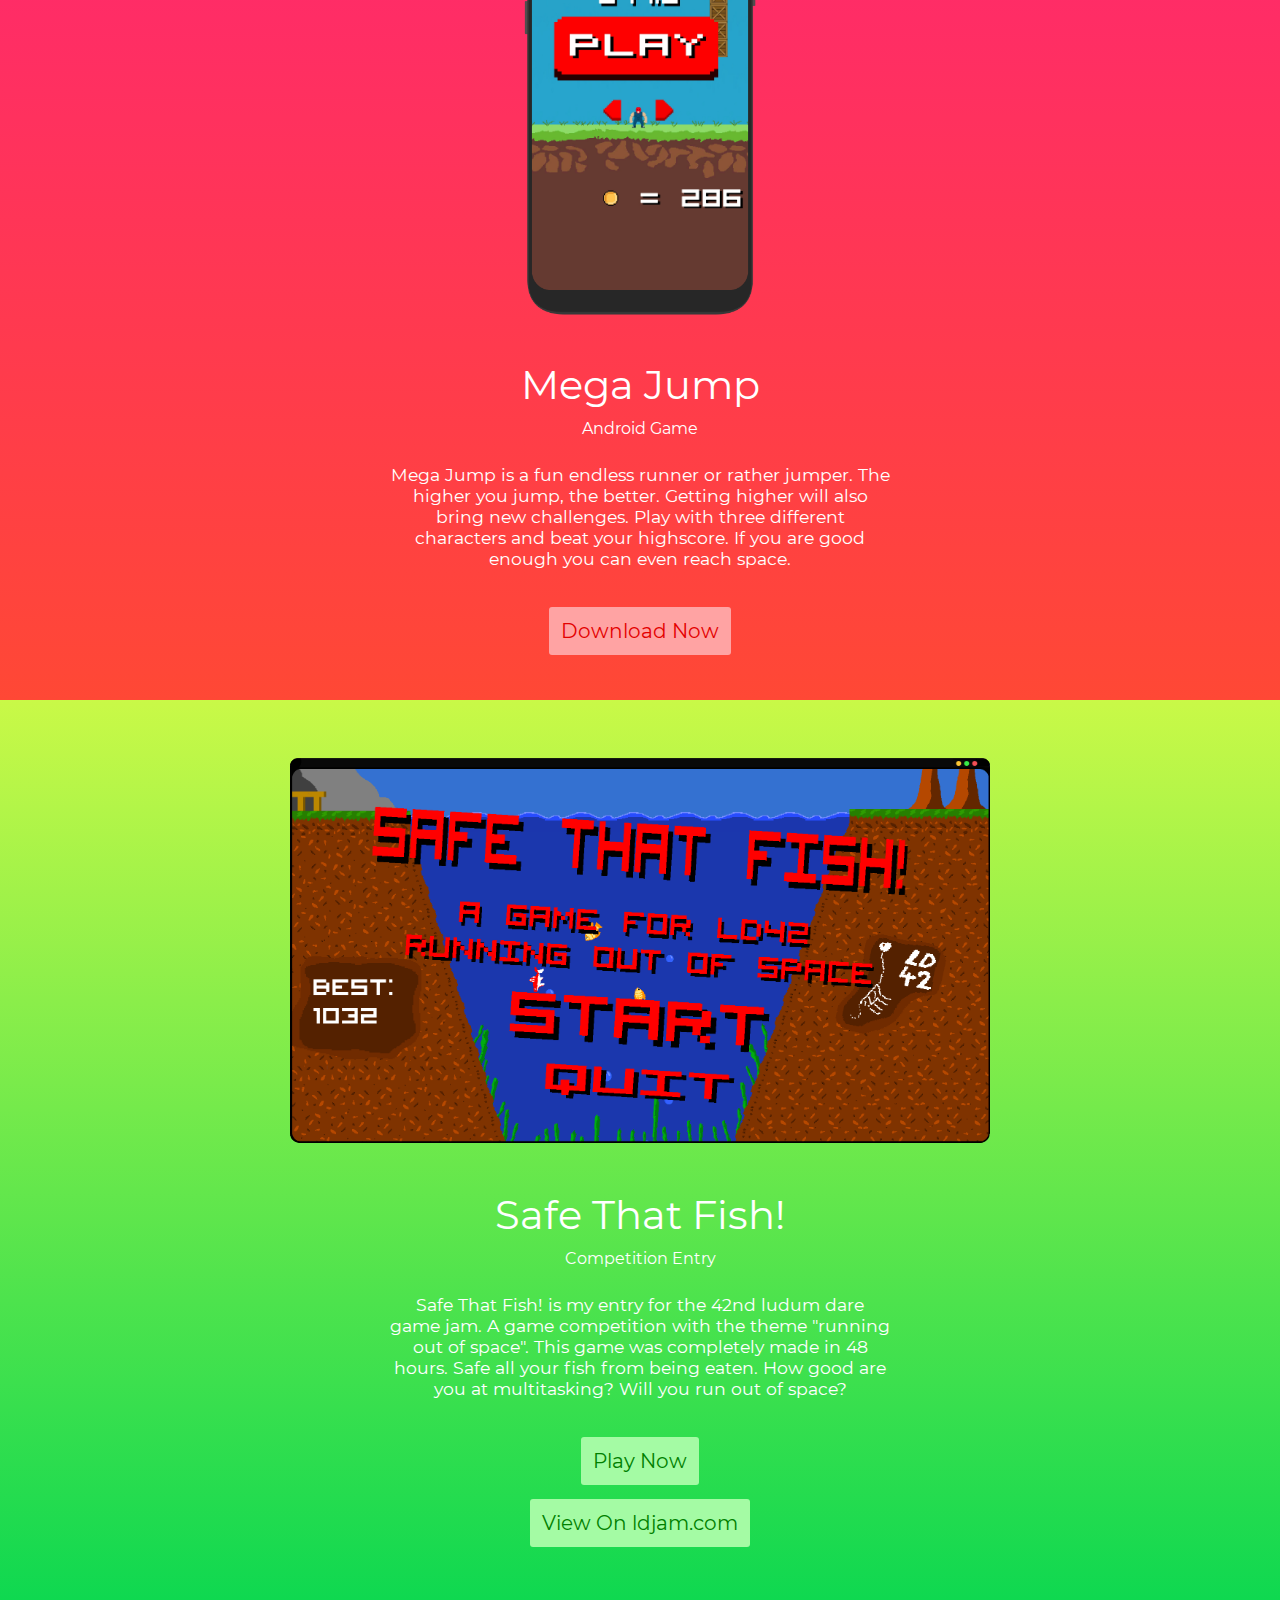
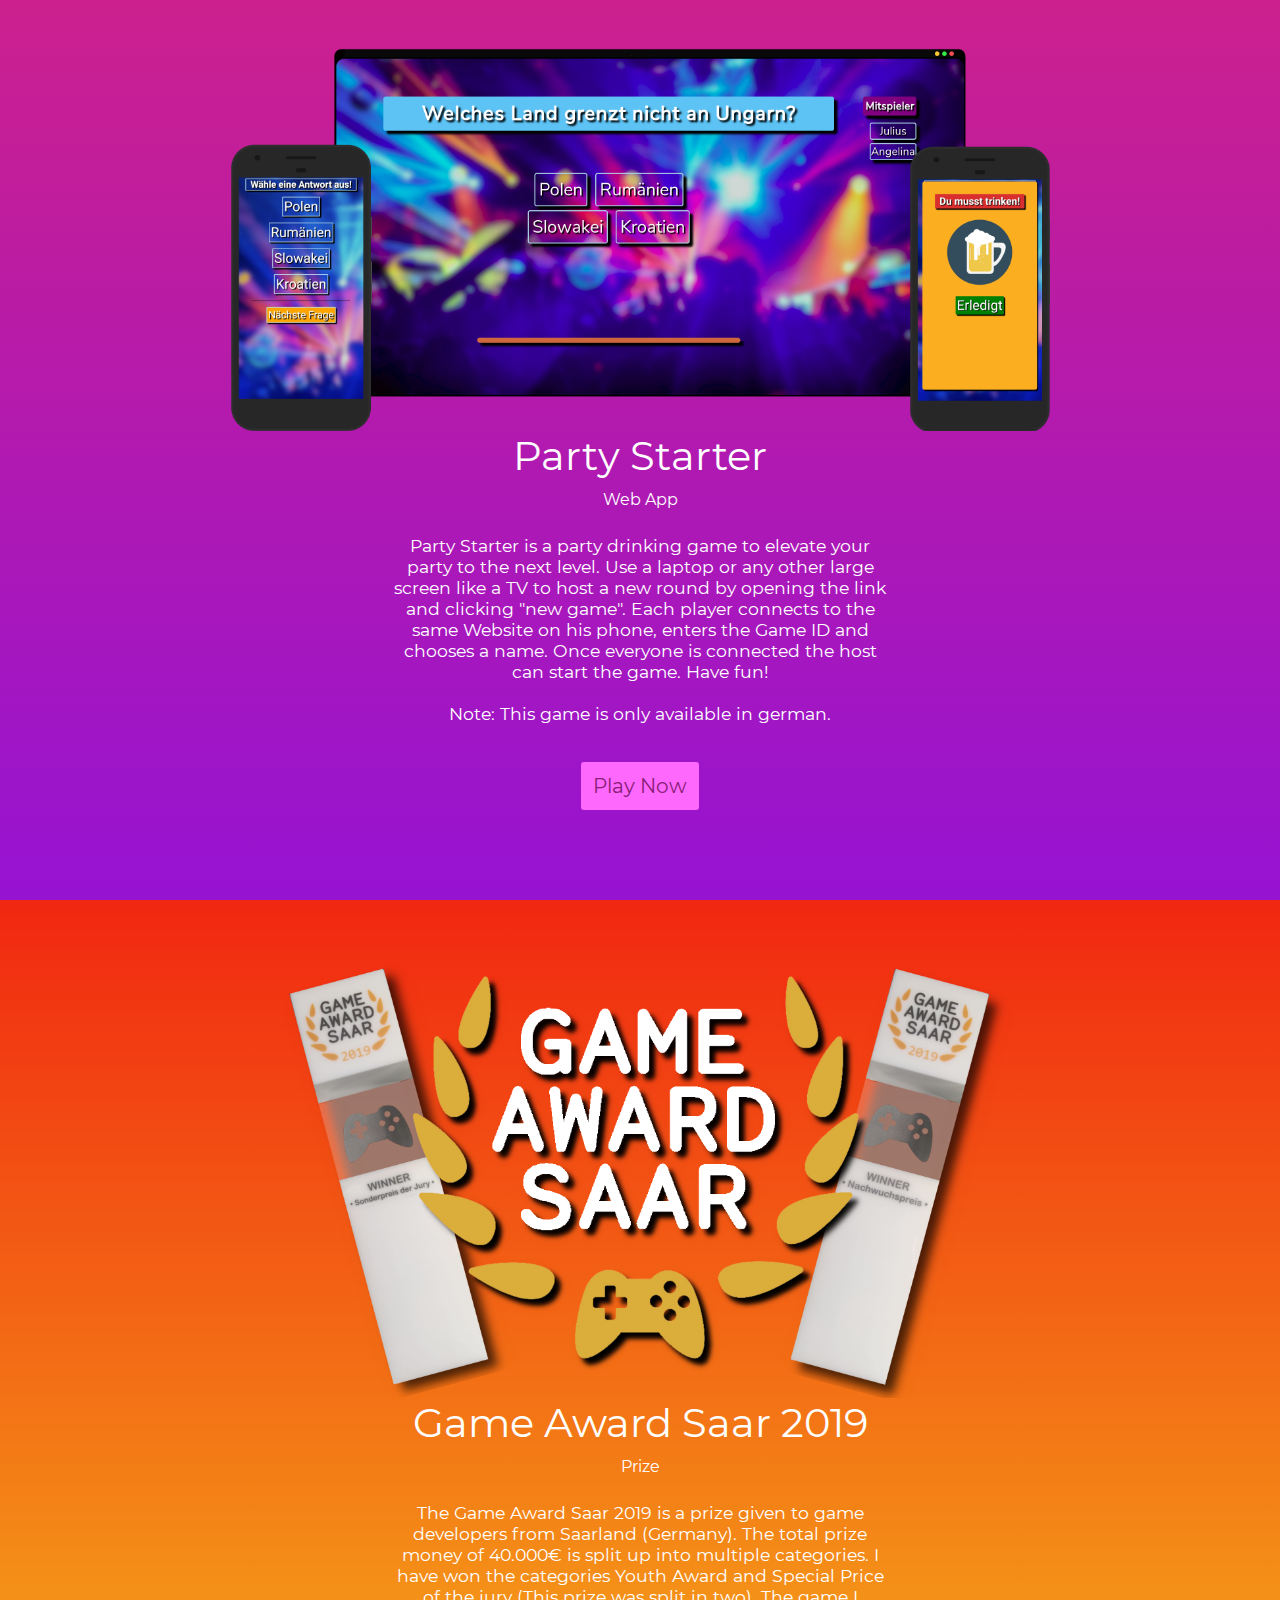
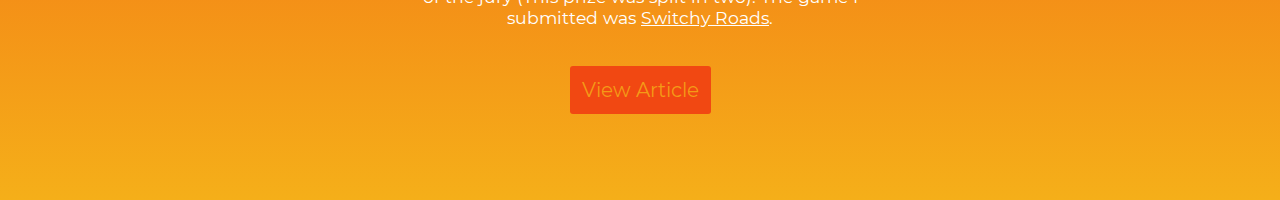
==== commit 7eedbb7b: "Added Game awards Saar but no icon in card" ====
--- a/index.html
+++ b/index.html
@@ -160,9 +160,9 @@
             <p class="showcaseDescription">
             The Game Award Saar 2019 is a prize given to game developers from Saarland (Germany). The total prize money of 40.000€ is split up into multiple categories.
             I have won the categories Youth Award and Special Price of the jury (This prize was split in two).
-            The game I submitted was <a href="#sectionSwitchyRoads">Switchy Roads</a>.
-            </p>
-            <a id="linkGameAwardSaar" class="showcaseButtonLink" href="https://www.saarland-medien.de/games/gameaward/" target="_blank">
+            The game I submitted was <a id="inlineLinkSwitchyRoads" href="#sectionSwitchyRoads">Switchy Roads</a>.
+            </p>
+            <a id="linkGameAwardSaar" class="showcaseButtonLink" href="https://www.saarland-medien.de/games/gameaward/game-award-preistraeger-2019/" target="_blank">
                 <btn id="buttonGameAwardSaar" class="showcaseButton">View Article</btn>
             </a>
             <br/><br/><br/>
--- a/indexPage.css
+++ b/indexPage.css
@@ -420,11 +420,14 @@
     background-image: linear-gradient(to bottom, #f12711 0%, #f5af19 100%);
     color: white;
 }
-
+#inlineLinkSwitchyRoads{
+	color: white;
+	/*text-decoration: none; */
+}
 #linkGameAwardSaar{
-    color: #881e76;
+    color: #f49a17;
 }
 
 #buttonGameAwardSaar{
-    background-color: #ff68fd;
-}
+    background-color: #f14812;
+}
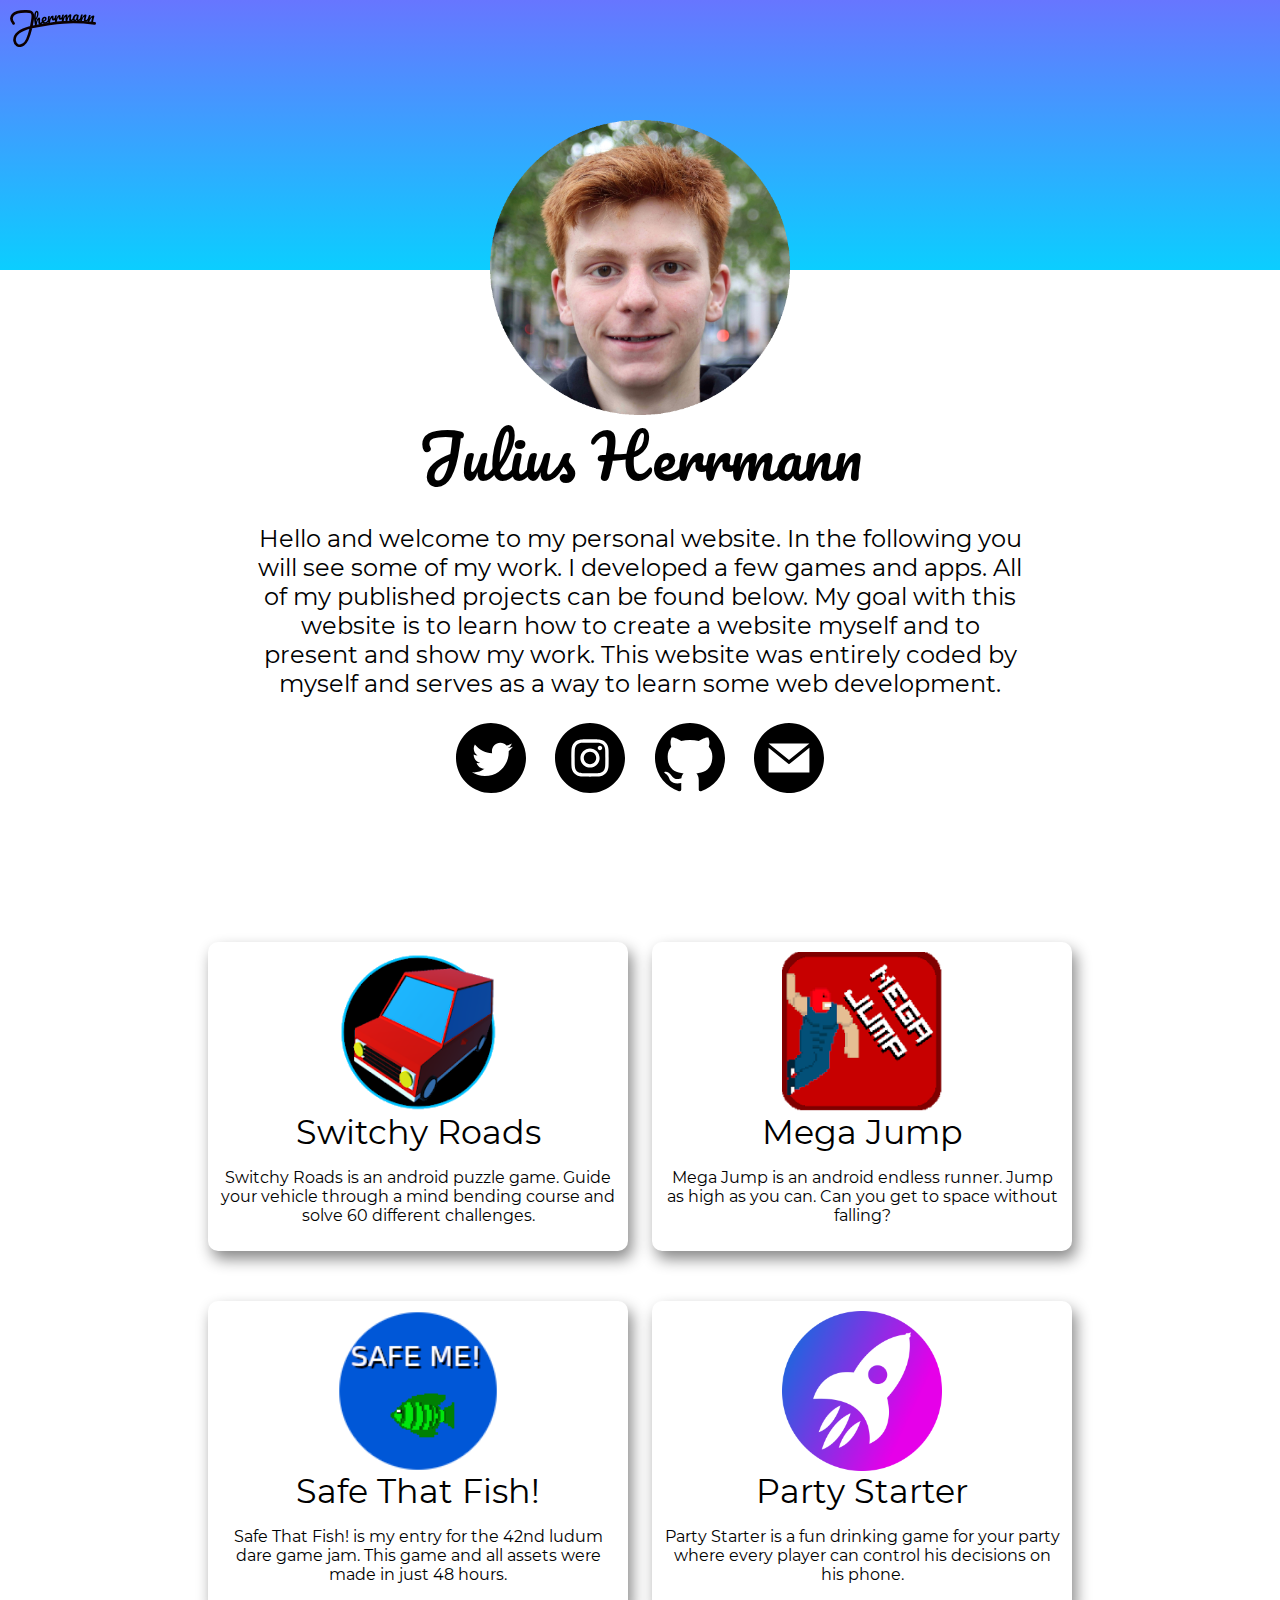
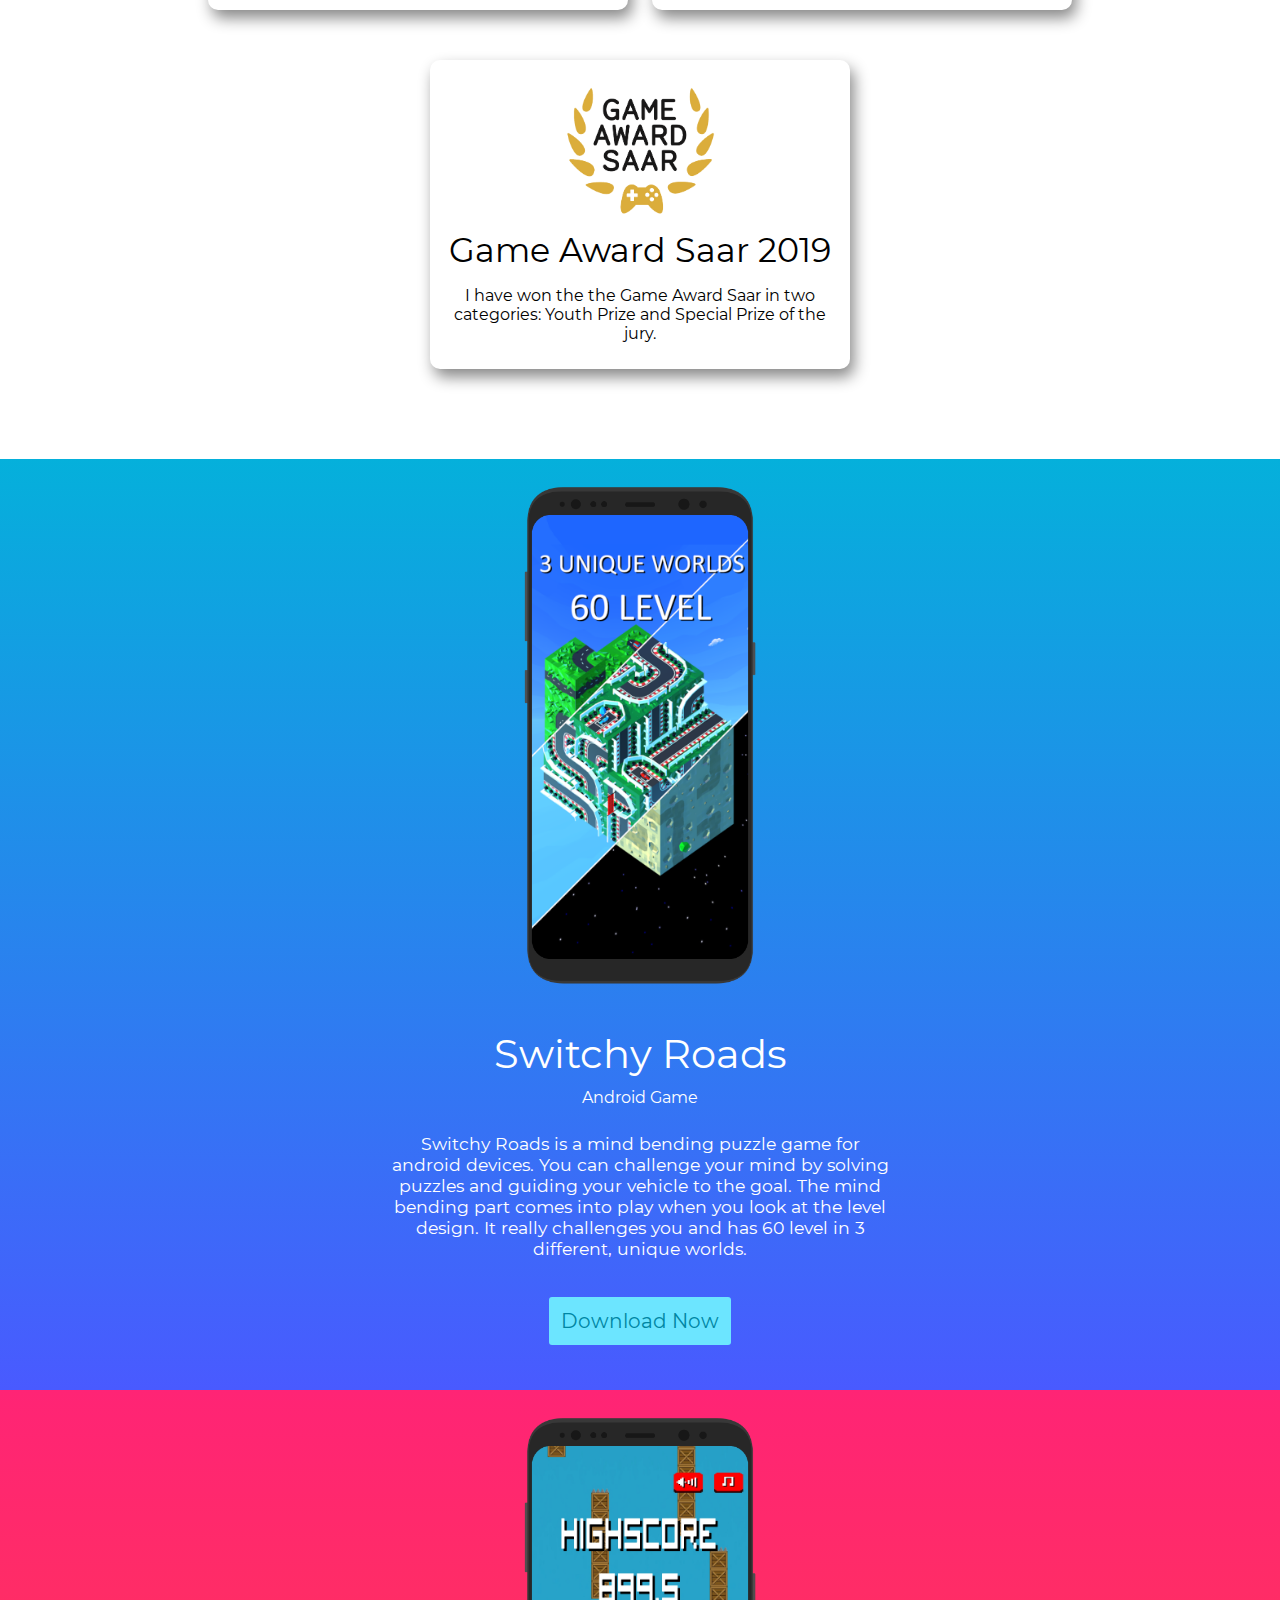
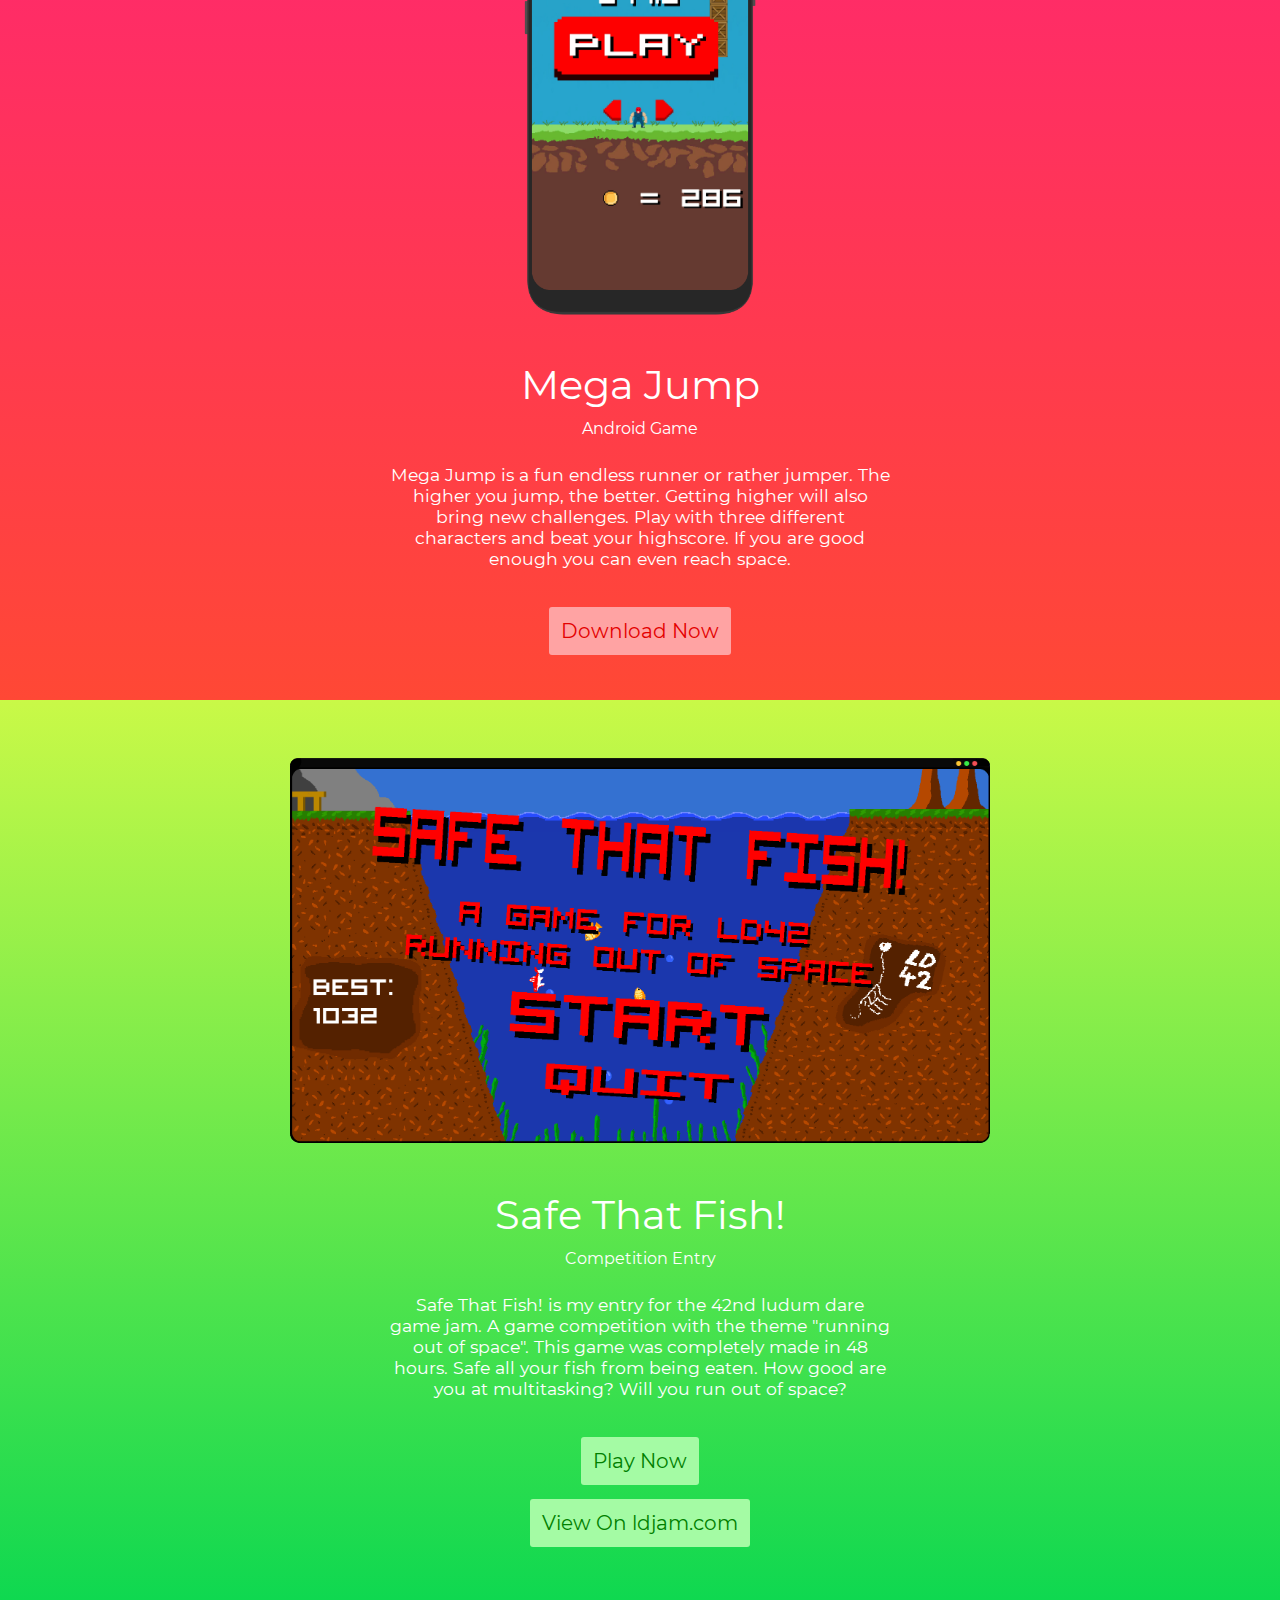
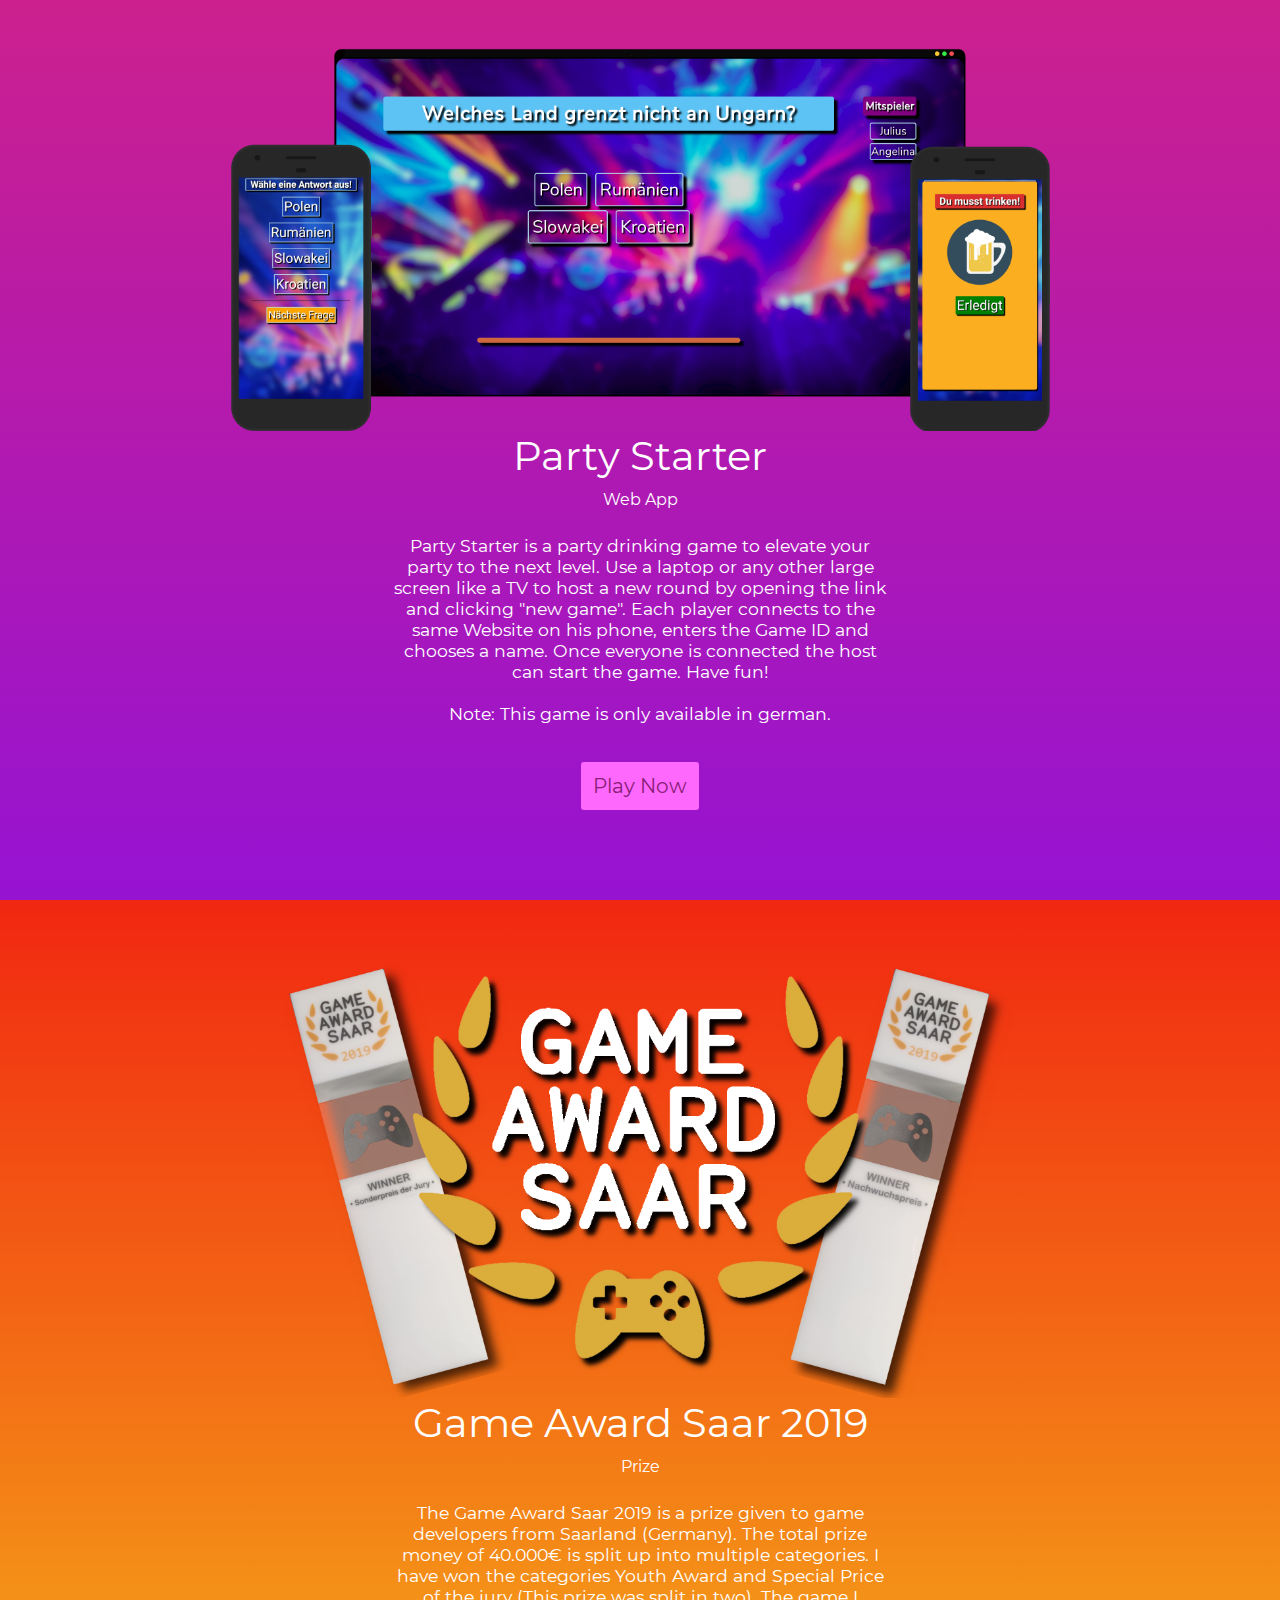
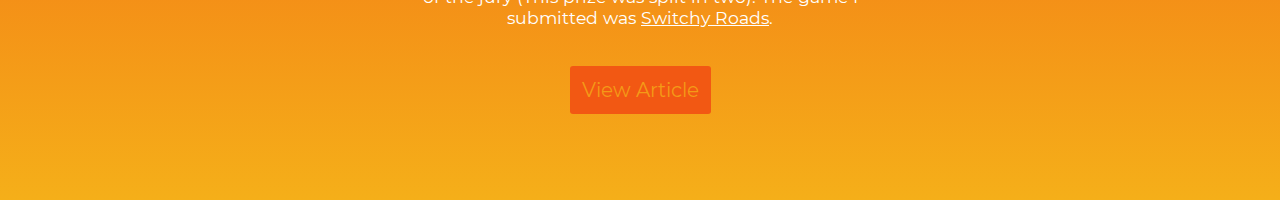
==== commit 7006cb1a: "Game award saar finished" ====
--- a/index.html
+++ b/index.html
@@ -74,7 +74,7 @@
                 <p>Party Starter is a fun drinking game for your party where every player can control his decisions on his phone.</p>
             </a>
             <a id="appBox" href="#sectionGameAwardSaar">
-                <img class="appIcon" src="images/partyStarterIcon.png">
+                <img class="appIcon" src="images/Game-Award-Saar-Logo.png">
                 <p class="appTitle">Game Award Saar 2019</p>
                 <p>I have won the the Game Award Saar in two categories: Youth Prize and Special Prize of the jury.</p>
             </a>
--- a/indexPage.css
+++ b/indexPage.css
@@ -429,5 +429,5 @@
 }
 
 #buttonGameAwardSaar{
-    background-color: #f14812;
-}
+    background-color: #f25813;
+}
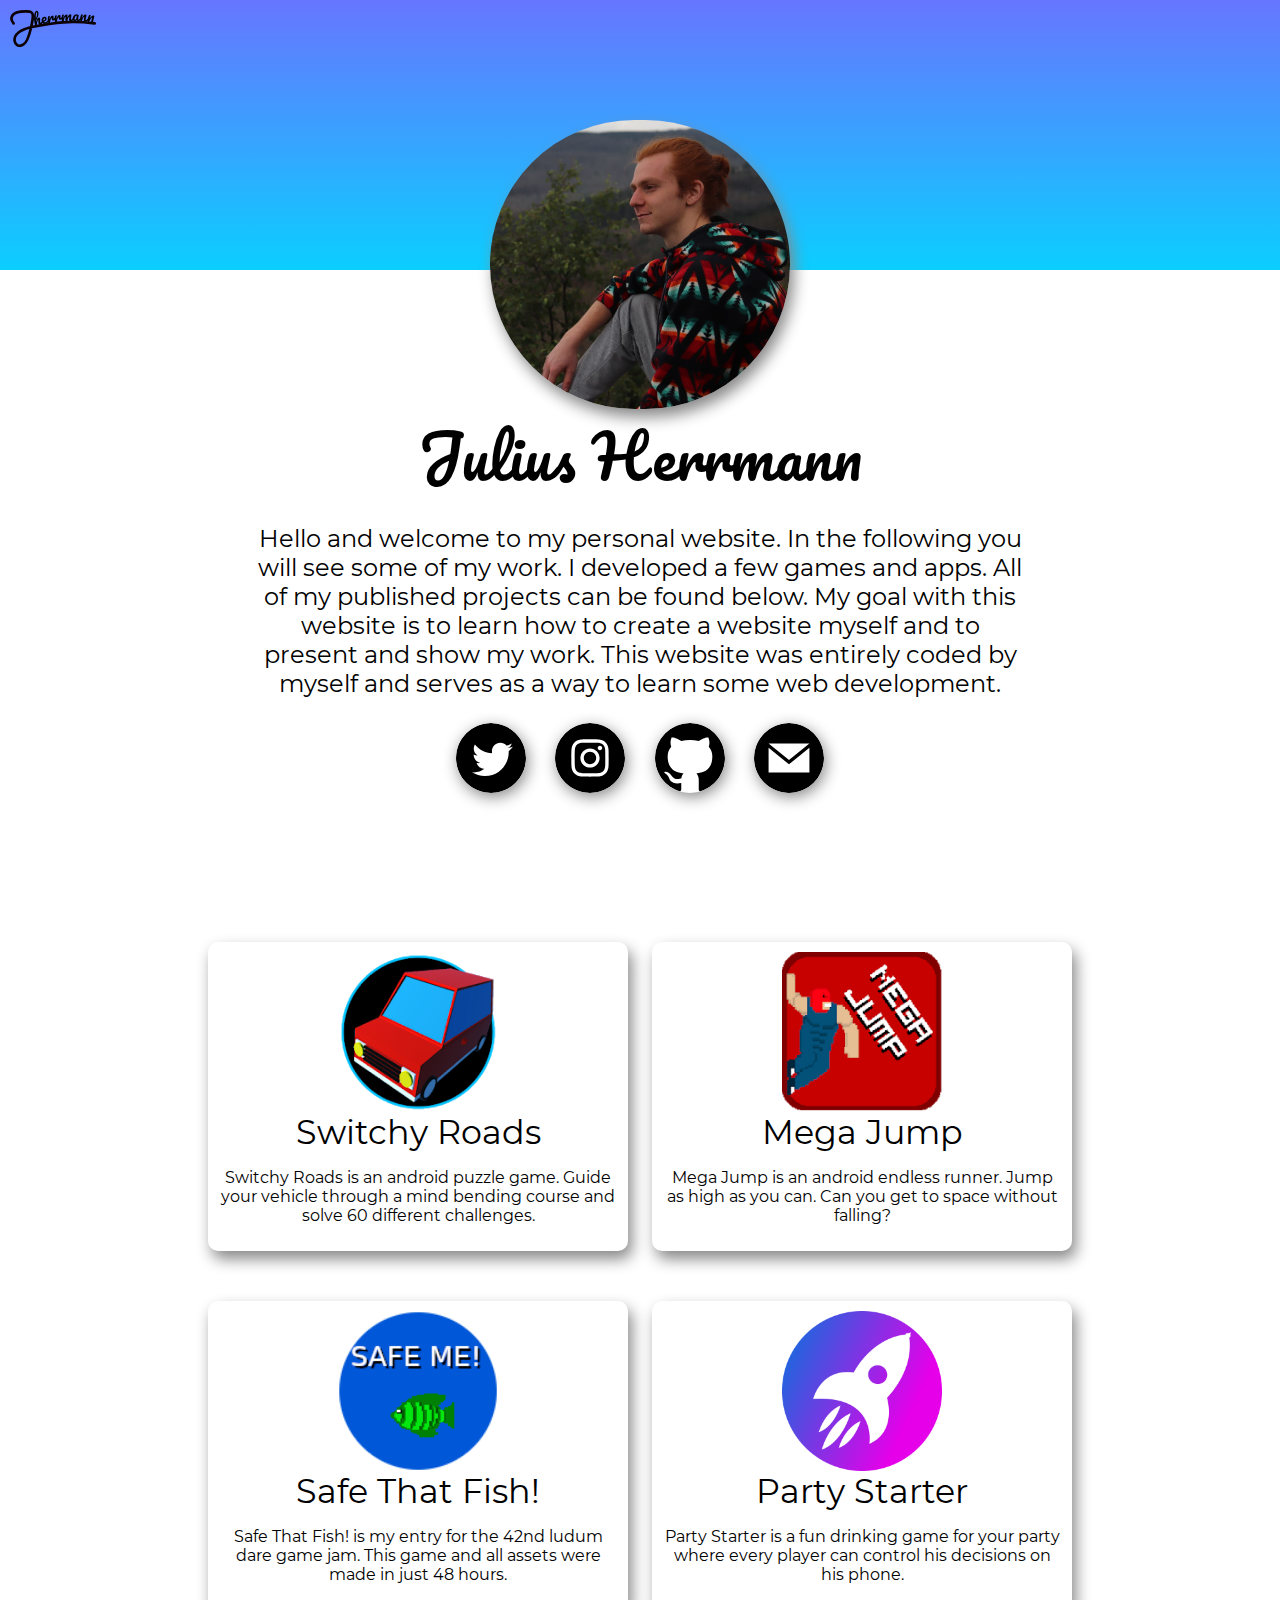
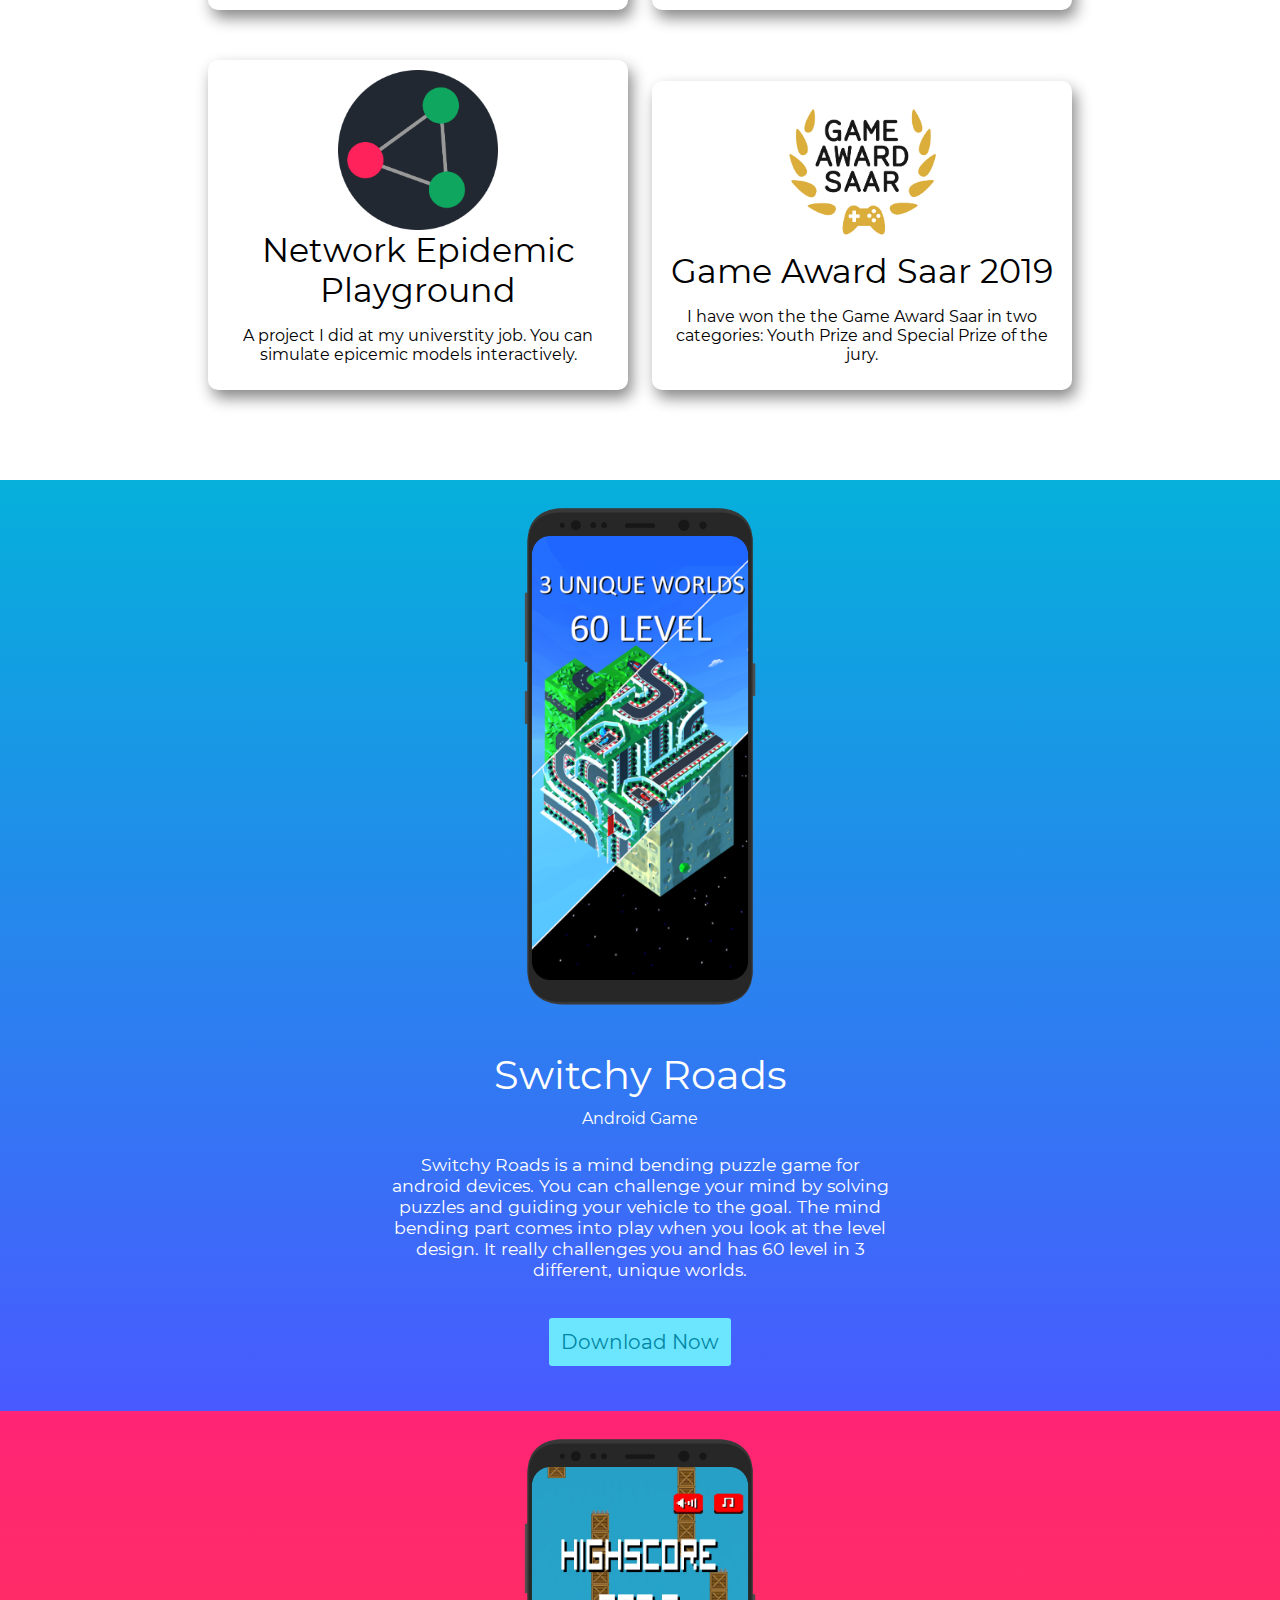
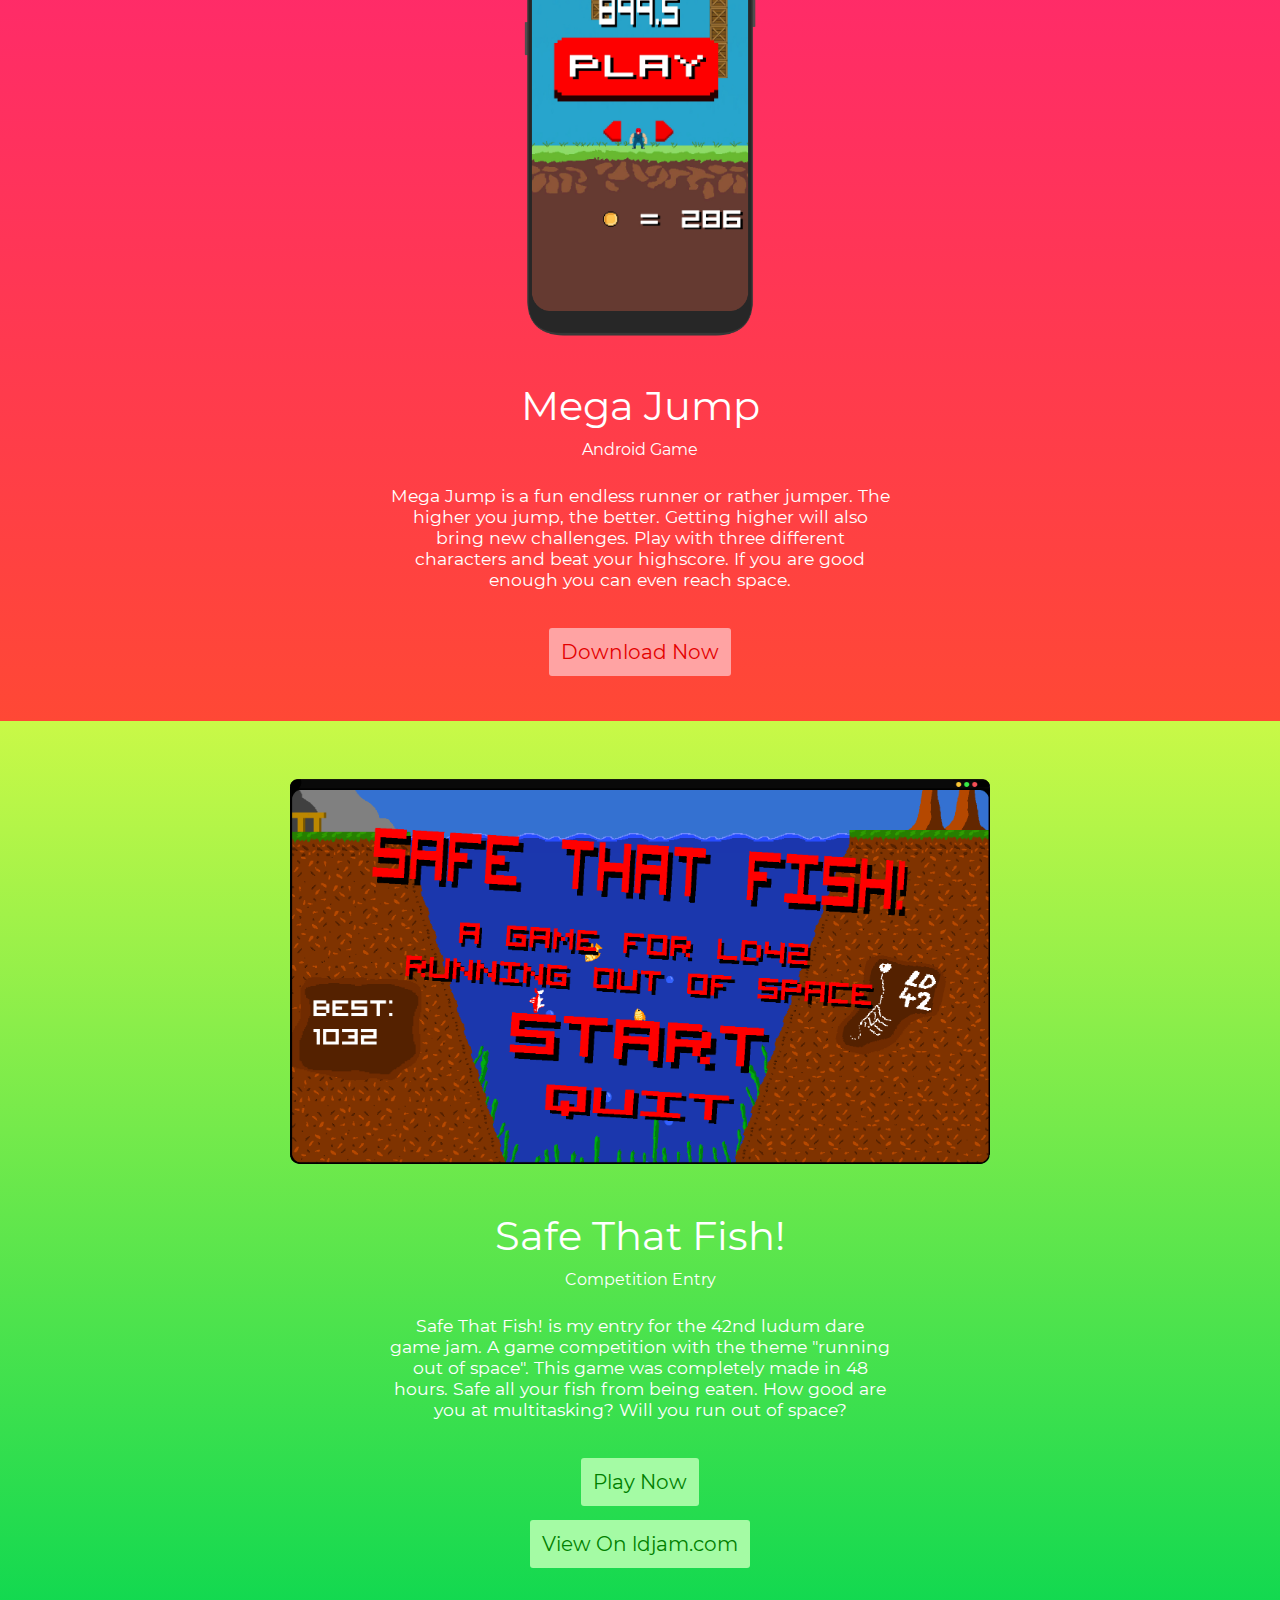
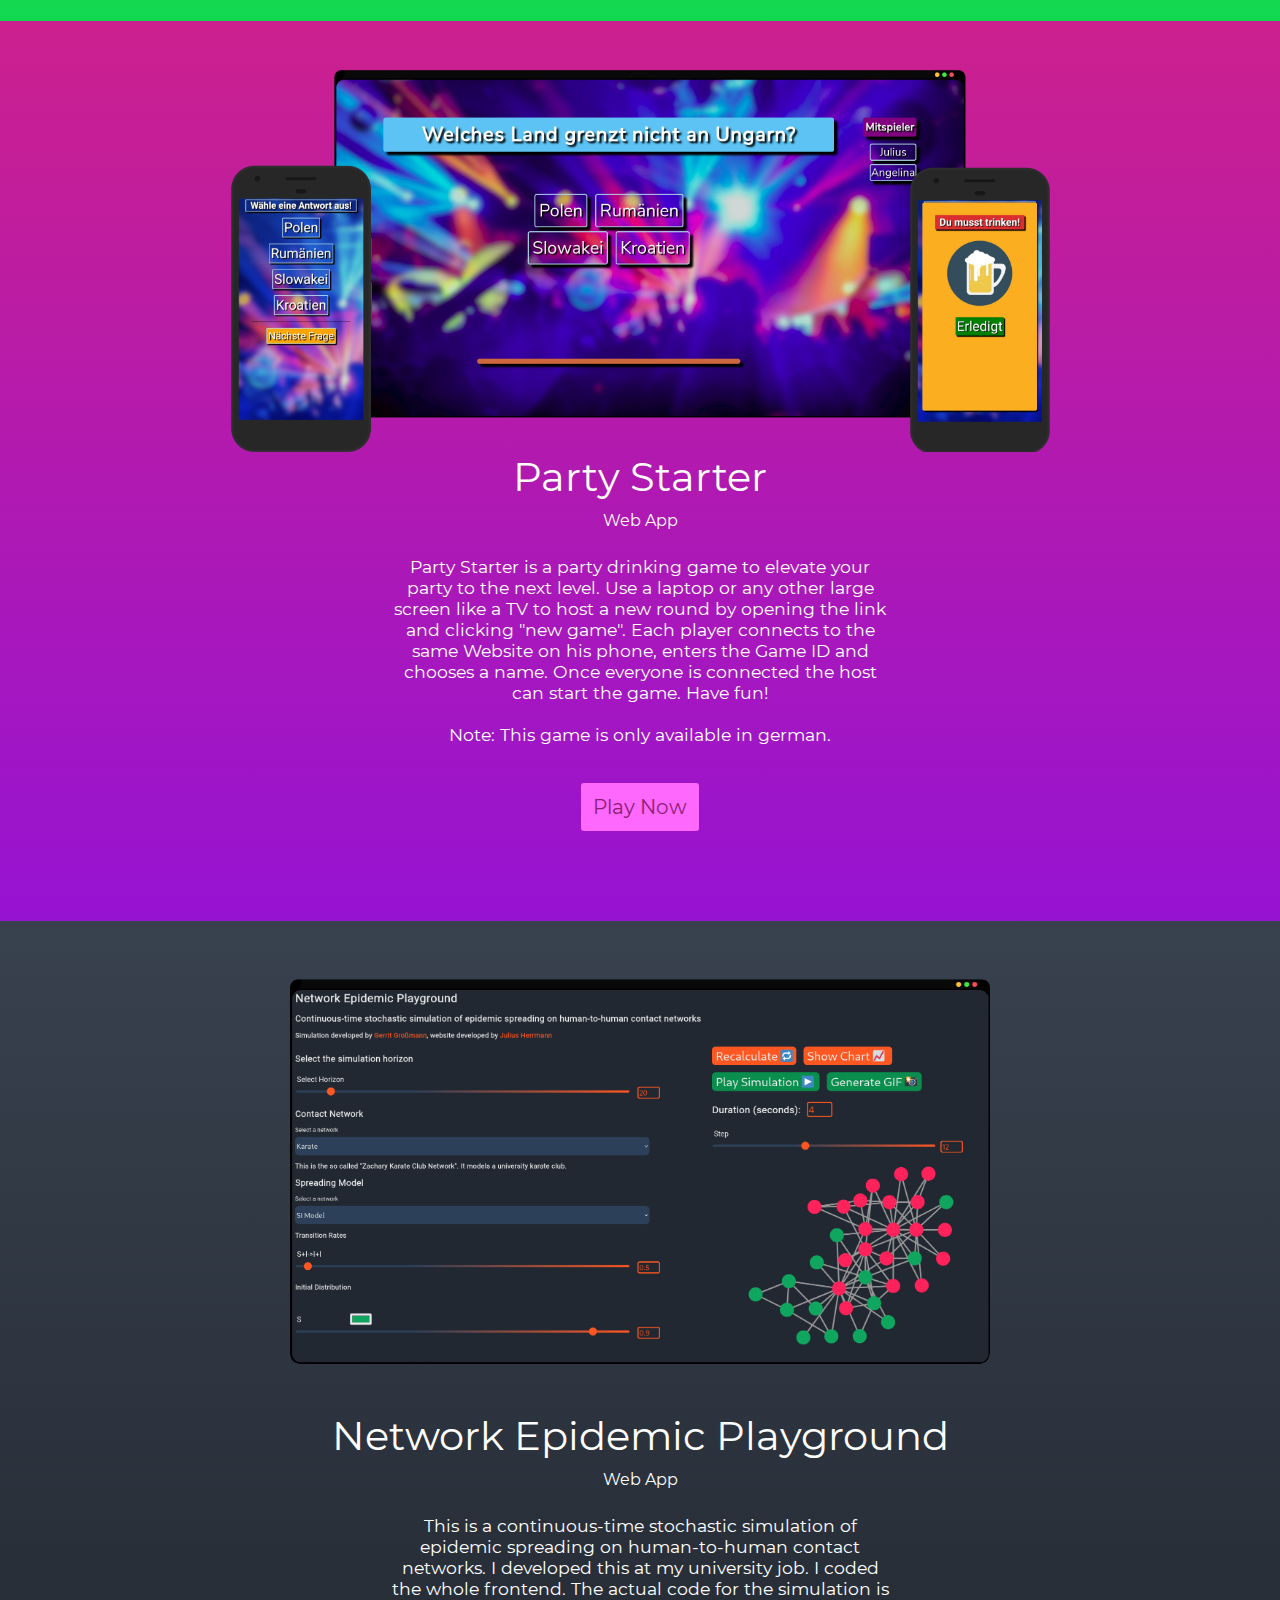
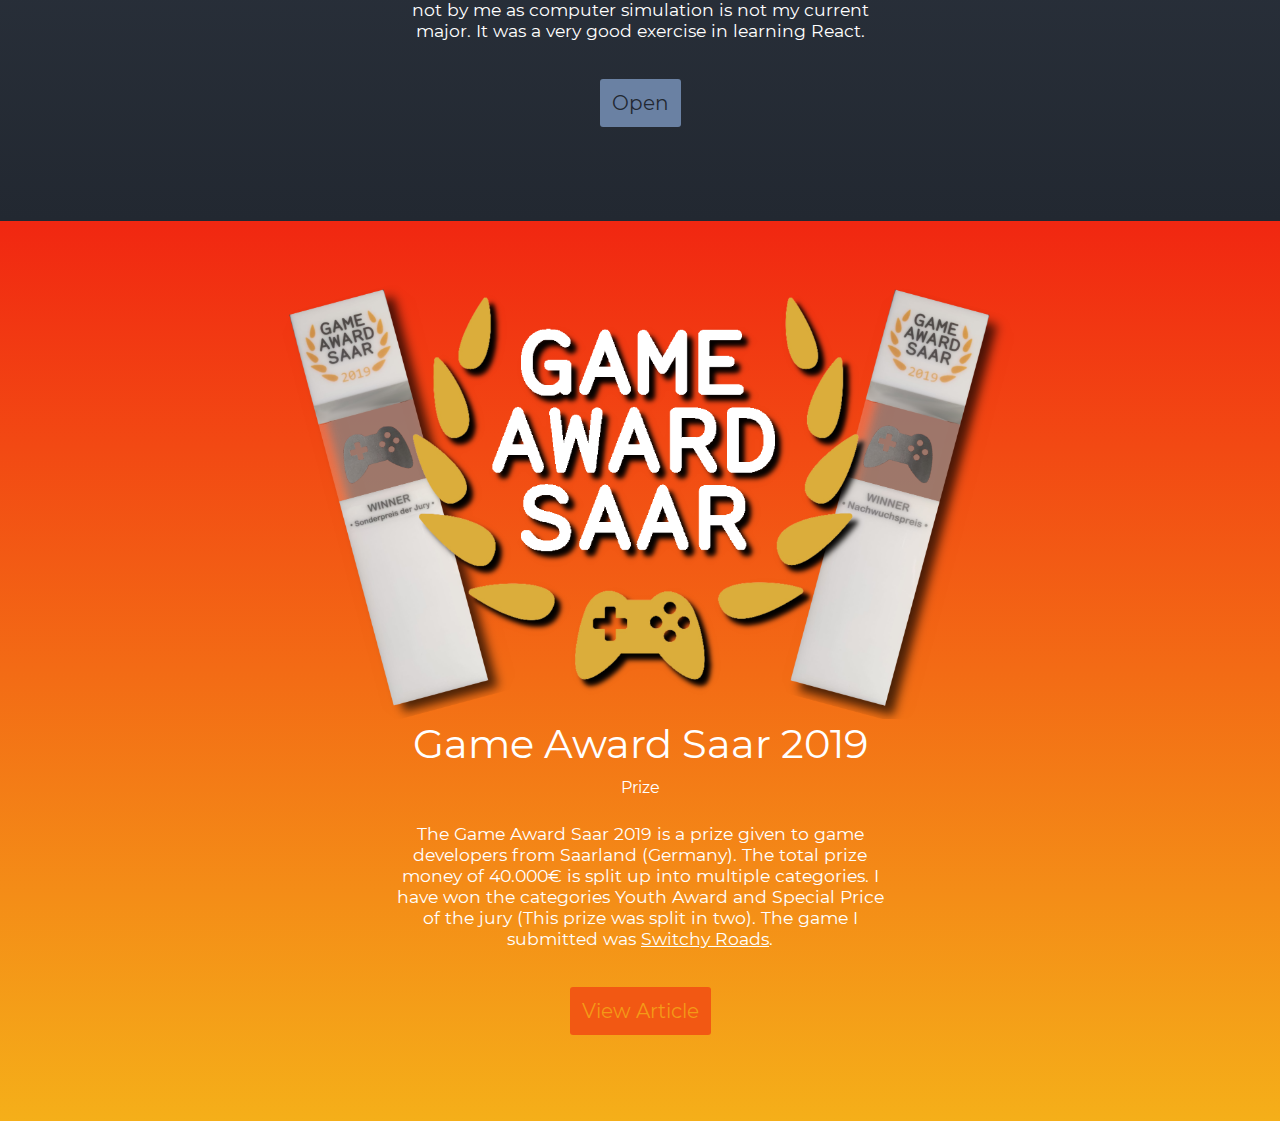
==== commit f10fcb58: "added Simulation" ====
--- a/index.html
+++ b/index.html
@@ -73,6 +73,11 @@
                 <p class="appTitle">Party Starter</p>
                 <p>Party Starter is a fun drinking game for your party where every player can control his decisions on his phone.</p>
             </a>
+            <a id="appBox" href="#sectionSimulation">
+                <img class="appIcon" src="images/simulationIcon.png">
+                <p class="appTitle">Network Epidemic Playground</p>
+                <p>A project I did at my universtity job. You can simulate epicemic models interactively.</p>
+            </a>
             <a id="appBox" href="#sectionGameAwardSaar">
                 <img class="appIcon" src="images/Game-Award-Saar-Logo.png">
                 <p class="appTitle">Game Award Saar 2019</p>
@@ -153,6 +158,20 @@
             </a>
             <br/><br/><br/>
         </div>
+        <div id="sectionSimulation" class="projectShowcase">
+            <div id="computerScreenDiv">
+                <img class="screen1 computerScreen"  src="images/SimulationScreen.png">
+            </div>
+            <h class="showcaseTitle">Network Epidemic Playground</h>
+            <p class="showcaseCategory">Web App</p>
+            <p class="showcaseDescription">
+                This is a continuous-time stochastic simulation of epidemic spreading on human-to-human contact networks. I developed this at my university job. I coded the whole frontend.                The actual code for the simulation is not by me as computer simulation is not my current major. It was a very good exercise in learning React.
+            </p>
+            <a id="linkSimulation" class="showcaseButtonLink" href="https://gerritgr.github.io/NetworkEpidemicPlayground-React/" target="_blank">
+                <btn id="buttonSimulation" class="showcaseButton">Open</btn>
+            </a>
+            <br/><br/><br/>
+        </div>
         <div id="sectionGameAwardSaar" class="projectShowcase">
             <img class="windowScreen" src="images/GameAwardSaarScreen.png">
             <h class="showcaseTitle">Game Award Saar 2019</h>
--- a/indexPage.css
+++ b/indexPage.css
@@ -105,8 +105,9 @@
     display: block;
     margin: auto;
     width: 35vw;
-
     max-width: 300px;
+    border-radius: 500px;
+    box-shadow: 4px 8px 15px #888888;
 }
 
 #name{
@@ -156,6 +157,8 @@
     width: 70px;
     height: 70px;
     margin: 1%;
+    border-radius: 500px;
+    box-shadow: 2px 4px 15px #888888;
 }
 
 #twitter:hover{
@@ -408,6 +411,19 @@
     background-color: #ff68fd;
 }
 
+#sectionSimulation{
+    background-image: linear-gradient(to bottom, #38414E 0%, #222831 100%);
+    color: white;
+}
+
+#linkSimulation{
+    color: #222831;
+}
+
+#buttonSimulation{
+    background-color: #6A81A3;
+}
+
 .windowScreen{
     max-width: 820px;
     width: 90%;
